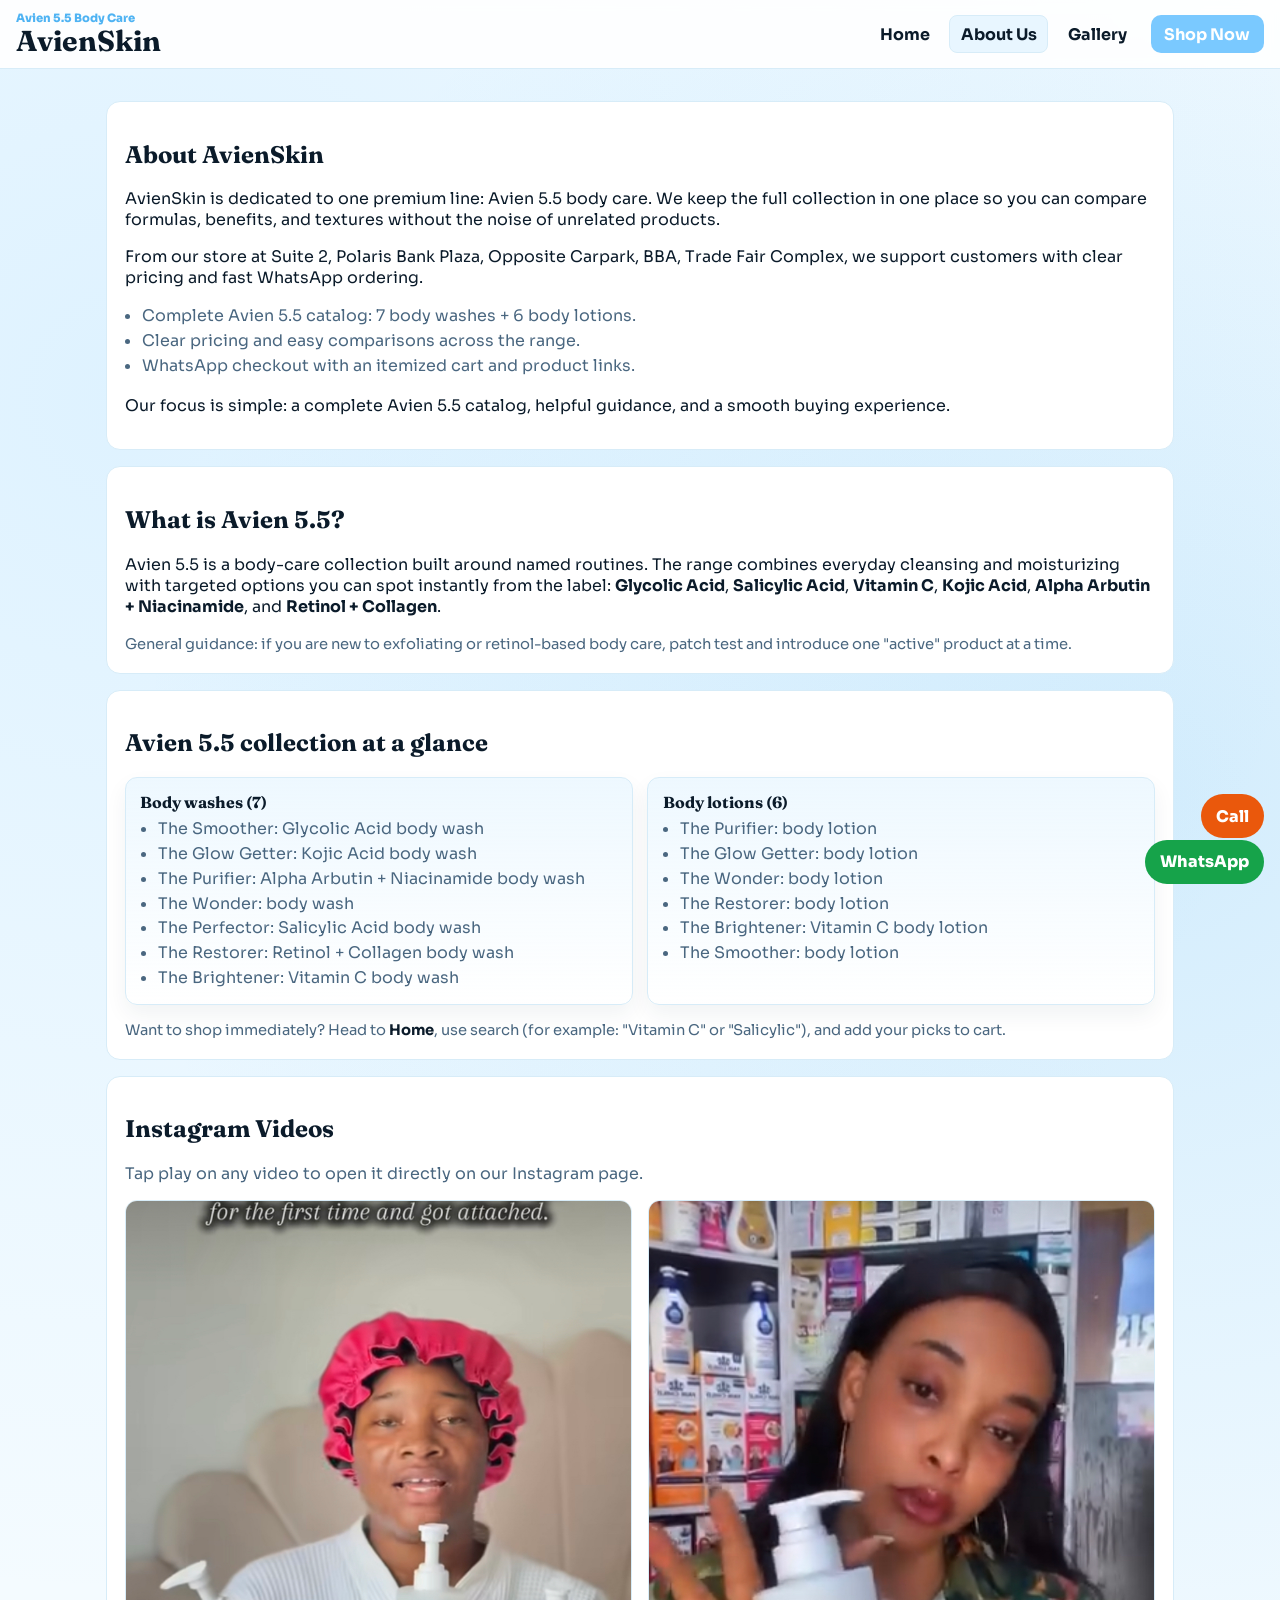
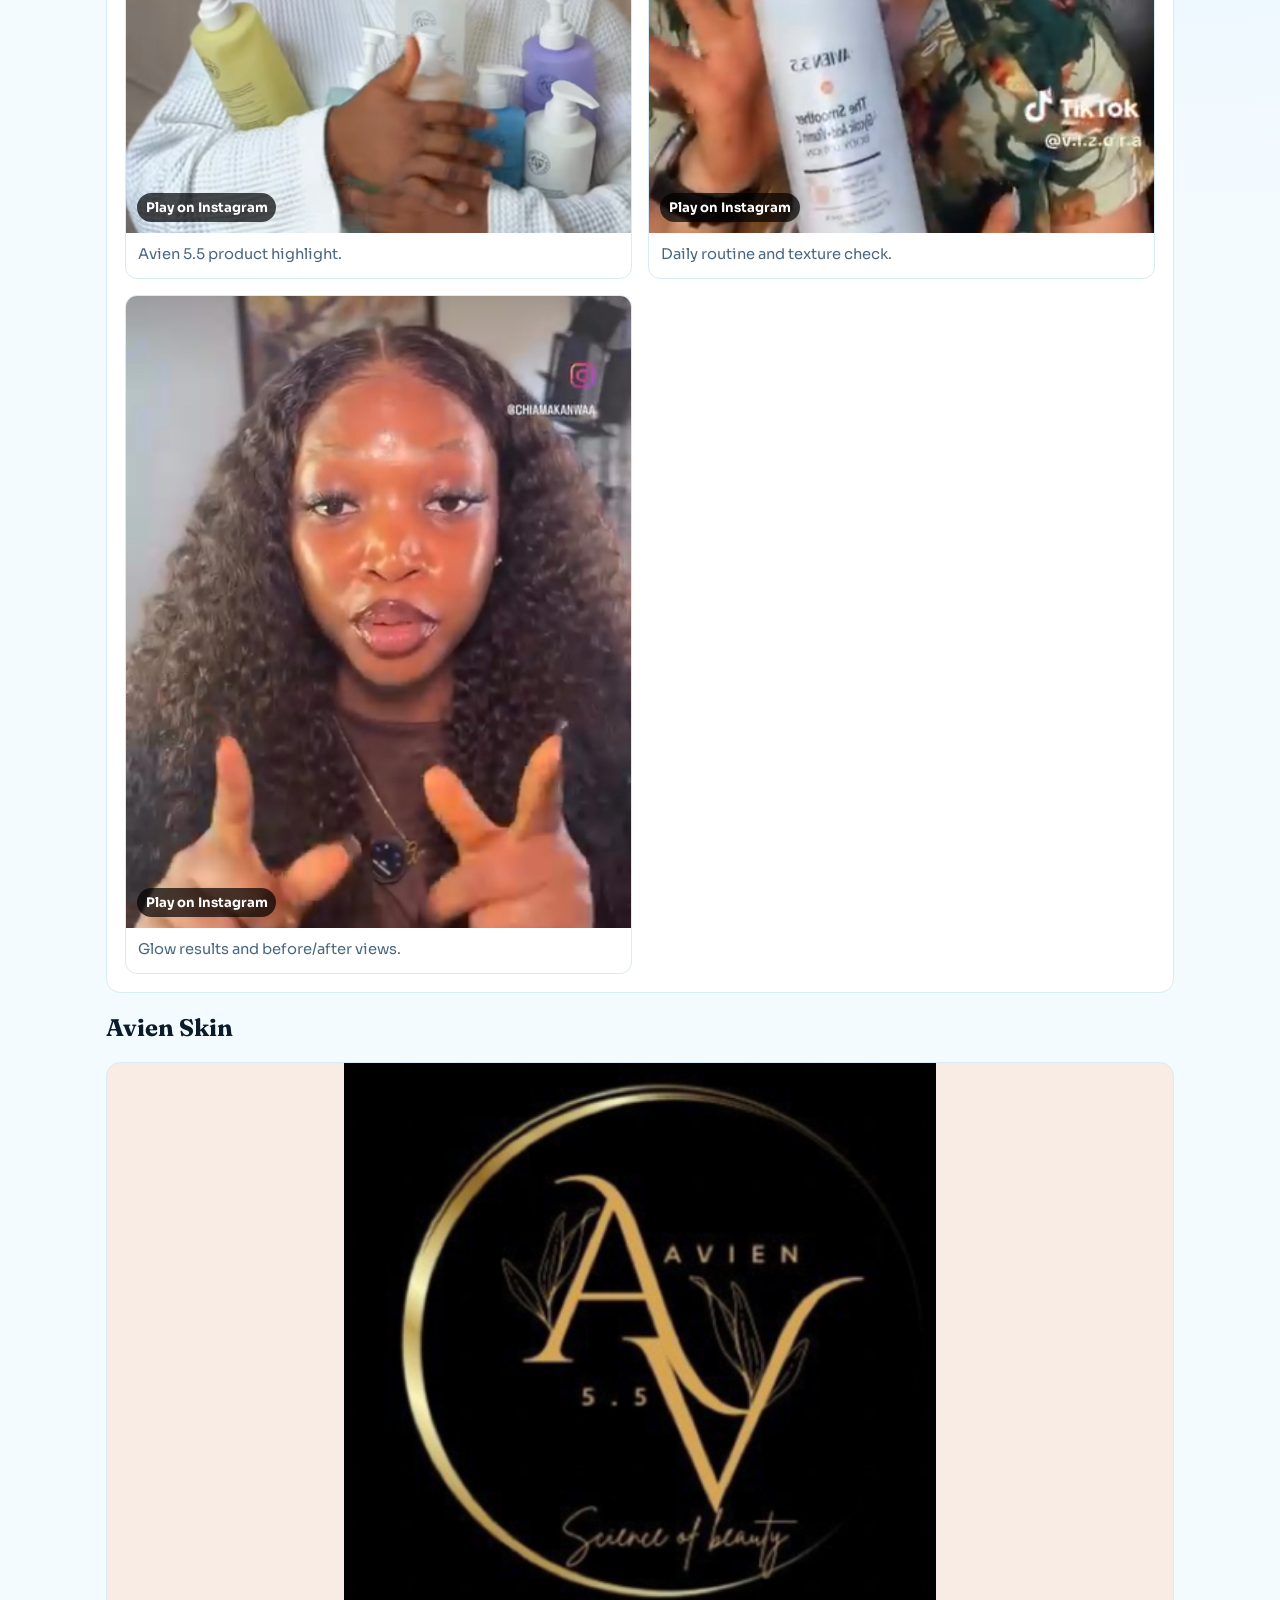
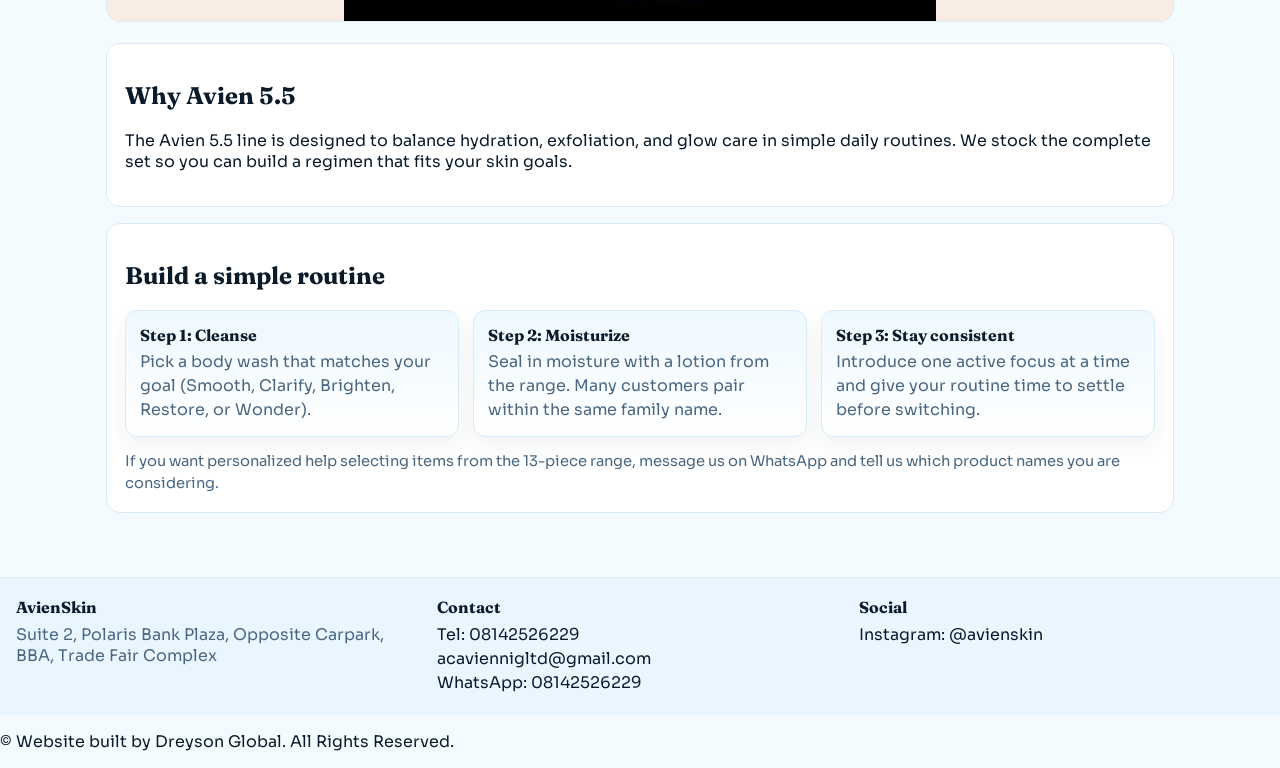
==== about.html @ 0c37e762 "Initial commit" ====
<!DOCTYPE html>
<html lang="en">
<head>
  <meta charset="UTF-8" />
  <meta name="viewport" content="width=device-width, initial-scale=1.0" />
  <title>About AvienSkin | Avien 5.5 Body Care</title>
  <meta name="description" content="Learn about AvienSkin, home of the complete Avien 5.5 body care collection." />
  <meta name="keywords" content="AvienSkin, Avien 5.5, body wash, body lotion, skincare" />
  <meta name="robots" content="index, follow, max-image-preview:large, max-snippet:-1, max-video-preview:-1" />
  <link rel="canonical" href="https://avienskin.com.ng/about.html" />
  <meta property="og:type" content="article" />
  <meta property="og:site_name" content="AvienSkin" />
  <meta property="og:title" content="About AvienSkin | Avien 5.5 Body Care" />
  <meta property="og:description" content="Meet AvienSkin, home of the complete Avien 5.5 body care collection." />
  <meta property="og:url" content="https://avienskin.com.ng/about.html" />
  <meta property="og:image" content="https://avienskin.com.ng/images/director.jpg" />
  <meta name="twitter:card" content="summary_large_image" />
  <meta name="twitter:title" content="About AvienSkin | Avien 5.5 Body Care" />
  <meta name="twitter:description" content="Learn about AvienSkin and the Avien 5.5 body care collection." />
  <meta name="twitter:image" content="https://avienskin.com.ng/images/director.jpg" />
  <link rel="preconnect" href="https://fonts.googleapis.com" />
  <link rel="preconnect" href="https://fonts.gstatic.com" crossorigin />
  <link href="https://fonts.googleapis.com/css2?family=Fraunces:wght@500;600;700&family=Sora:wght@400;500;600;700&display=swap" rel="stylesheet" />
  <link rel="stylesheet" href="style.css" />
  <script type="application/ld+json">
    {
      "@context": "https://schema.org",
      "@type": "AboutPage",
      "name": "About AvienSkin",
      "url": "https://avienskin.com.ng/about.html",
      "description": "About AvienSkin, home of the Avien 5.5 body care collection.",
      "isPartOf": {
        "@type": "WebSite",
        "name": "AvienSkin",
        "url": "https://avienskin.com.ng/"
      }
    }
  </script>
</head>
<body>
  <header class="topbar">
    <div class="brand-wrap">
      <p class="eyebrow">Avien 5.5 Body Care</p>
      <h1>AvienSkin</h1>
    </div>

    <nav class="main-nav" aria-label="Main">
      <a class="nav-link" href="index.html">Home</a>
      <a class="nav-link active" href="about.html">About Us</a>
      <a class="nav-link" href="gallery.html">Gallery</a>
    </nav>

    <a class="cart-toggle" href="index.html">Shop Now</a>
  </header>

  <main class="about-main">
    <section class="about-card">
      <h2>About AvienSkin</h2>
      <p>
        AvienSkin is dedicated to one premium line: Avien 5.5 body care. We keep the full collection in one place so you can
        compare formulas, benefits, and textures without the noise of unrelated products.
      </p>
      <p>
        From our store at Suite 2, Polaris Bank Plaza, Opposite Carpark, BBA, Trade Fair Complex, we support customers with
        clear pricing and fast WhatsApp ordering.
      </p>
      <ul class="checklist" aria-label="What you can expect from AvienSkin">
        <li>Complete Avien 5.5 catalog: 7 body washes + 6 body lotions.</li>
        <li>Clear pricing and easy comparisons across the range.</li>
        <li>WhatsApp checkout with an itemized cart and product links.</li>
      </ul>
      <p>
        Our focus is simple: a complete Avien 5.5 catalog, helpful guidance, and a smooth buying experience.
      </p>
    </section>

    <section class="about-card" aria-label="About Avien 5.5">
      <h2>What is Avien 5.5?</h2>
      <p>
        Avien 5.5 is a body-care collection built around named routines. The range combines everyday cleansing and moisturizing with
        targeted options you can spot instantly from the label: <strong>Glycolic Acid</strong>, <strong>Salicylic Acid</strong>,
        <strong>Vitamin C</strong>, <strong>Kojic Acid</strong>, <strong>Alpha Arbutin + Niacinamide</strong>, and <strong>Retinol + Collagen</strong>.
      </p>
      <p class="fine-print">
        General guidance: if you are new to exfoliating or retinol-based body care, patch test and introduce one "active" product at a time.
      </p>
    </section>

    <section class="about-card" aria-label="Avien 5.5 collection at a glance">
      <h2>Avien 5.5 collection at a glance</h2>
      <div class="collection-grid" role="list" aria-label="Avien 5.5 categories">
        <article class="mini-card" role="listitem">
          <h3>Body washes (7)</h3>
          <ul>
            <li>The Smoother: Glycolic Acid body wash</li>
            <li>The Glow Getter: Kojic Acid body wash</li>
            <li>The Purifier: Alpha Arbutin + Niacinamide body wash</li>
            <li>The Wonder: body wash</li>
            <li>The Perfector: Salicylic Acid body wash</li>
            <li>The Restorer: Retinol + Collagen body wash</li>
            <li>The Brightener: Vitamin C body wash</li>
          </ul>
        </article>
        <article class="mini-card" role="listitem">
          <h3>Body lotions (6)</h3>
          <ul>
            <li>The Purifier: body lotion</li>
            <li>The Glow Getter: body lotion</li>
            <li>The Wonder: body lotion</li>
            <li>The Restorer: body lotion</li>
            <li>The Brightener: Vitamin C body lotion</li>
            <li>The Smoother: body lotion</li>
          </ul>
        </article>
      </div>
      <p class="fine-print">
        Want to shop immediately? Head to <a href="index.html">Home</a>, use search (for example: "Vitamin C" or "Salicylic"), and add your picks to cart.
      </p>
    </section>

    <section class="about-card insta-section">
      <h2>Instagram Videos</h2>
      <p>Tap play on any video to open it directly on our Instagram page.</p>
      <div class="insta-grid">
        <article class="insta-card">
          <a class="insta-thumb" href="https://www.instagram.com/p/DVLokgJCGQa/" target="_blank" rel="noopener" aria-label="Open Instagram video DVLokgJCGQa">
            <img src="images/ig1.jpg" alt="Instagram video cover DVLokgJCGQa" loading="lazy" referrerpolicy="no-referrer" onerror="this.onerror=null; this.src='images/hero1.jpg';" />
            <span class="play-badge">Play on Instagram</span>
          </a>
          <p class="insta-desc">Avien 5.5 product highlight.</p>
        </article>

        <article class="insta-card">
          <a class="insta-thumb" href="https://www.instagram.com/p/DURMgRRjbzy/" target="_blank" rel="noopener" aria-label="Open Instagram video DURMgRRjbzy">
            <img src="images/ig2.jpg" alt="Instagram video cover DURMgRRjbzy" loading="lazy" referrerpolicy="no-referrer" onerror="this.onerror=null; this.src='images/hero2.jpg';" />
            <span class="play-badge">Play on Instagram</span>
          </a>
          <p class="insta-desc">Daily routine and texture check.</p>
        </article>

        <article class="insta-card">
          <a class="insta-thumb" href="https://www.instagram.com/p/DU5QlmKDeE7/" target="_blank" rel="noopener" aria-label="Open Instagram video DU5QlmKDeE7">
            <img src="images/ig3.jpg" alt="Instagram video cover DU5QlmKDeE7" loading="lazy" referrerpolicy="no-referrer" onerror="this.onerror=null; this.src='images/hero3.jpg';" />
            <span class="play-badge">Play on Instagram</span>
          </a>
          <p class="insta-desc">Glow results and before/after views.</p>
        </article>
      </div>
    </section>

    <section class="director-section">
      <h2>Avien Skin</h2>
      <img
        class="director-image"
        src="images/avien.jpg"
        alt="Avien Skin"
        onerror="this.style.display='none'; document.getElementById('director-fallback').style.display='block';"
      />
      <div id="director-fallback" class="director-fallback">
        Add your director photo as <strong>images/director.jpg</strong> to display it here.
      </div>
    </section>

    <section class="about-card">
      <h2>Why Avien 5.5</h2>
      <p>
        The Avien 5.5 line is designed to balance hydration, exfoliation, and glow care in simple daily routines.
        We stock the complete set so you can build a regimen that fits your skin goals.
      </p>
    </section>

    <section class="about-card" aria-label="How to build a routine">
      <h2>Build a simple routine</h2>
      <div class="about-grid" role="list" aria-label="Routine steps">
        <article class="mini-card" role="listitem">
          <h3>Step 1: Cleanse</h3>
          <p>Pick a body wash that matches your goal (Smooth, Clarify, Brighten, Restore, or Wonder).</p>
        </article>
        <article class="mini-card" role="listitem">
          <h3>Step 2: Moisturize</h3>
          <p>Seal in moisture with a lotion from the range. Many customers pair within the same family name.</p>
        </article>
        <article class="mini-card" role="listitem">
          <h3>Step 3: Stay consistent</h3>
          <p>Introduce one active focus at a time and give your routine time to settle before switching.</p>
        </article>
      </div>
      <p class="fine-print">
        If you want personalized help selecting items from the 13-piece range, message us on WhatsApp and tell us which product names you are considering.
      </p>
    </section>
  </main>

  <footer class="site-footer">
    <div class="footer-grid">
      <div>
        <h3>AvienSkin</h3>
        <p>Suite 2, Polaris Bank Plaza, Opposite Carpark, BBA, Trade Fair Complex</p>
      </div>
      <div>
        <h3>Contact</h3>
        <p><a href="tel:08142526229">Tel: 08142526229</a></p>
        <p><a href="mailto:acaviennigltd@gmail.com">acaviennigltd@gmail.com</a></p>
        <p><a href="https://wa.me/2348142526229" target="_blank" rel="noopener">WhatsApp: 08142526229</a></p>
      </div>
      <div>
        <h3>Social</h3>
        <p><a href="https://instagram.com/avienskin" target="_blank" rel="noopener">Instagram: @avienskin</a></p>
      </div>
    </div>
  </footer>
  <div  class="footer-bottom">
            <p>&copy; Website built by Dreyson Global. All Rights Reserved.</p>
            
        </div>

  <a class="floating-wa" href="https://wa.me/2348142526229" target="_blank" rel="noopener">WhatsApp</a>
  <a class="floating-call" href="tel:08142526229">Call</a>
</body>
</html>
---- style.css ----
:root {
  --bg: #f4fbff;
  --surface: #ffffff;
  --surface-soft: #e8f6ff;
  --text: #0b1b2a;
  --muted: #4a6780;
  --primary: #7ac9ff;
  --primary-strong: #4fb3f3;
  --line: #d7ecf8;
  --ok: #1e8f5b;
}

* {
  box-sizing: border-box;
}

body {
  margin: 0;
  font-family: "Sora", sans-serif;
  color: var(--text);
  background:
    radial-gradient(circle at 10% 10%, rgba(122, 201, 255, 0.18) 0, transparent 32%),
    radial-gradient(circle at 90% 20%, rgba(79, 179, 243, 0.2) 0, transparent 30%),
    var(--bg);
}

.topbar {
  display: grid;
  grid-template-columns: 1fr auto auto;
  grid-template-areas: "brand nav cart";
  gap: 0.8rem;
  align-items: center;
  padding: 0.7rem 1rem;
  border-bottom: 1px solid var(--line);
  background: rgba(255, 255, 255, 0.9);
  backdrop-filter: blur(6px);
  position: sticky;
  top: 0;
  z-index: 10;
}

.brand-wrap {
  grid-area: brand;
}

.brand-wrap h1 {
  margin: 0;
  font-family: "Fraunces", serif;
  font-size: clamp(1.2rem, 2.6vw, 1.8rem);
  line-height: 1.1;
}

.eyebrow {
  margin: 0;
  color: var(--primary-strong);
  font-size: 0.72rem;
  font-weight: 800;
}

.main-nav {
  grid-area: nav;
  display: inline-flex;
  gap: 0.5rem;
  align-items: center;
}

.nav-link {
  text-decoration: none;
  color: var(--text);
  font-weight: 700;
  padding: 0.45rem 0.65rem;
  border-radius: 8px;
  border: 1px solid transparent;
}

.nav-link.active,
.nav-link:hover {
  background: var(--surface-soft);
  border-color: var(--line);
}

main {
  padding: 1rem;
  max-width: 1300px;
  margin: 0 auto;
}

.hero {
  margin: 1rem 0;
  border-radius: 16px;
  border: 1px solid var(--line);
  overflow: hidden;
}

.hero-slider {
  position: relative;
  min-height: 240px;
}

.hero-media {
  height: 100%;
}

.hero-media img {
  width: 100%;
  min-height: 240px;
  max-height: 360px;
  object-fit: cover;
  display: block;
}

.hero-overlay {
  position: absolute;
  inset: auto 0 0 0;
  padding: 1rem;
  background: linear-gradient(to top, rgba(19, 11, 7, 0.72), rgba(19, 11, 7, 0.08));
  color: #fff;
}

.hero-overlay h2 {
  margin: 0;
  font-family: "Fraunces", serif;
}

.hero-overlay p {
  margin: 0.35rem 0 0;
  max-width: 65ch;
}

.hero-dots {
  display: flex;
  gap: 0.4rem;
  margin-top: 0.7rem;
}

.hero-dot {
  width: 0.55rem;
  height: 0.55rem;
  border-radius: 999px;
  border: 0;
  background: rgba(255, 255, 255, 0.5);
}

.hero-dot.active {
  background: #fff;
}

.controls {
  display: grid;
  grid-template-columns: 1.7fr 1fr 1fr;
  gap: 0.7rem;
  margin: 1rem 0;
}

input,
select,
button {
  font: inherit;
}

input,
select {
  width: 100%;
  border: 1px solid var(--line);
  background: var(--surface);
  border-radius: 10px;
  padding: 0.7rem 0.8rem;
}

.btn,
.cart-toggle {
  border: 0;
  border-radius: 10px;
  padding: 0.55rem 0.85rem;
  text-decoration: none;
  cursor: pointer;
  font-weight: 700;
  display: inline-flex;
  align-items: center;
  justify-content: center;
  transition: transform 0.15s ease, background 0.15s ease;
}

.btn:hover,
.cart-toggle:hover {
  transform: translateY(-1px);
}

.btn-call,
.cart-toggle,
.btn-checkout {
  background: var(--primary);
  color: #fff;
}

.cart-toggle {
  grid-area: cart;
  justify-self: end;
  white-space: nowrap;
}

.btn-mail,
.btn-clear {
  background: var(--surface-soft);
  color: var(--text);
  border: 1px solid var(--line);
}

.result-count {
  margin: 0.4rem 0 0.8rem;
  color: var(--muted);
  font-size: 0.95rem;
}

.product-grid {
  display: grid;
  grid-template-columns: repeat(auto-fill, minmax(210px, 1fr));
  gap: 0.85rem;
}

.card {
  background: var(--surface);
  border: 1px solid var(--line);
  border-radius: 14px;
  overflow: hidden;
  display: flex;
  flex-direction: column;
}

.card img {
  width: 100%;
  aspect-ratio: 1/1;
  object-fit: contain;
  background: #f6f6f6;
}

.card-body {
  padding: 0.65rem;
  display: flex;
  flex-direction: column;
  gap: 0.4rem;
  flex: 1;
}

.brand {
  margin: 0;
  color: var(--primary-strong);
  font-size: 0.78rem;
  font-weight: 800;
  text-transform: uppercase;
  letter-spacing: 0.04em;
}

.title {
  margin: 0;
  font-size: 0.95rem;
  line-height: 1.3;
}

.meta {
  margin: 0;
  color: var(--muted);
  font-size: 0.8rem;
}

.price-row {
  margin-top: auto;
  display: flex;
  align-items: center;
  justify-content: space-between;
  gap: 0.5rem;
}

.price {
  font-weight: 800;
}

.add-btn {
  background: var(--surface-soft);
  border: 1px solid var(--line);
  border-radius: 9px;
  padding: 0.35rem 0.6rem;
  font-size: 0.84rem;
  cursor: pointer;
}

.pagination {
  margin-top: 1rem;
  display: flex;
  align-items: center;
  justify-content: center;
  gap: 0.8rem;
}

.page-label {
  font-weight: 700;
  color: var(--muted);
}

.cart-panel {
  position: fixed;
  top: 0;
  right: -420px;
  width: min(95vw, 400px);
  height: 100vh;
  background: var(--surface);
  border-left: 1px solid var(--line);
  box-shadow: -8px 0 22px rgba(0, 0, 0, 0.08);
  display: flex;
  flex-direction: column;
  transition: right 0.2s ease;
  z-index: 20;
}

.cart-panel.open {
  right: 0;
}

.cart-head,
.cart-foot {
  padding: 0.8rem;
  border-bottom: 1px solid var(--line);
}

.cart-foot {
  border-top: 1px solid var(--line);
  border-bottom: 0;
  margin-top: auto;
  display: grid;
  gap: 0.5rem;
}

.cart-head {
  display: flex;
  justify-content: space-between;
  align-items: center;
}

.icon-btn {
  border: 1px solid var(--line);
  background: var(--surface-soft);
  border-radius: 8px;
  width: 2rem;
  height: 2rem;
  cursor: pointer;
}

.cart-items {
  overflow: auto;
  padding: 0.8rem;
  display: grid;
  gap: 0.6rem;
}

.cart-item {
  display: grid;
  grid-template-columns: 62px 1fr auto;
  gap: 0.5rem;
  border: 1px solid var(--line);
  border-radius: 10px;
  padding: 0.4rem;
}

.cart-item img {
  width: 62px;
  height: 62px;
  object-fit: cover;
  border-radius: 8px;
}

.qty-wrap {
  display: inline-flex;
  align-items: center;
  gap: 0.3rem;
}

.qty-btn {
  border: 1px solid var(--line);
  background: var(--surface-soft);
  width: 1.4rem;
  height: 1.4rem;
  border-radius: 6px;
  cursor: pointer;
}

.site-footer {
  margin-top: 2rem;
  border-top: 1px solid var(--line);
  background: #eaf6ff;
  padding: 1.2rem 1rem;
}

h2,
h3 {
  font-family: "Fraunces", serif;
}

.gallery-main {
  max-width: 1300px;
  margin: 0 auto;
  padding: 1rem;
}

.gallery-hero {
  display: grid;
  grid-template-columns: minmax(0, 1.6fr) minmax(0, 1fr);
  gap: 1rem;
  align-items: center;
  margin: 1rem 0 1.5rem;
}

.gallery-hero h2 {
  margin: 0.2rem 0 0.4rem;
  font-size: clamp(1.6rem, 3vw, 2.4rem);
}

.gallery-hero-card {
  border: 1px solid var(--line);
  border-radius: 16px;
  background: var(--surface);
  padding: 1rem;
  box-shadow: 0 12px 28px rgba(9, 45, 75, 0.08);
}

.gallery-hero-title {
  margin: 0 0 0.35rem;
  font-weight: 700;
}

.gallery-hero-copy {
  margin: 0;
  color: var(--muted);
}

.gallery-grid {
  display: grid;
  grid-template-columns: repeat(auto-fill, minmax(180px, 1fr));
  gap: 0.9rem;
}

.gallery-card {
  margin: 0;
  background: var(--surface);
  border: 1px solid var(--line);
  border-radius: 14px;
  overflow: hidden;
  display: grid;
}

.gallery-card img {
  width: 100%;
  aspect-ratio: 4 / 5;
  object-fit: cover;
  background: #f4f7fb;
  display: block;
  cursor: zoom-in;
}

.gallery-card img.is-missing {
  opacity: 0.35;
  filter: grayscale(1);
}

.gallery-card figcaption {
  padding: 0.55rem 0.7rem 0.7rem;
  font-size: 0.85rem;
  color: var(--muted);
}

.lightbox {
  position: fixed;
  inset: 0;
  background: rgba(8, 19, 30, 0.72);
  display: flex;
  align-items: center;
  justify-content: center;
  padding: 1.5rem;
  opacity: 0;
  pointer-events: none;
  transition: opacity 0.2s ease;
  z-index: 50;
}

.lightbox.open {
  opacity: 1;
  pointer-events: auto;
}

.lightbox-inner {
  max-width: min(90vw, 900px);
  width: 100%;
  background: var(--surface);
  border-radius: 18px;
  padding: 1rem;
  box-shadow: 0 20px 45px rgba(0, 0, 0, 0.25);
  display: grid;
  gap: 0.75rem;
}

.lightbox-close {
  justify-self: end;
  border: 1px solid var(--line);
  background: var(--surface-soft);
  border-radius: 999px;
  padding: 0.35rem 0.85rem;
  font-weight: 700;
  cursor: pointer;
}

.lightbox-inner img {
  width: 100%;
  max-height: 72vh;
  object-fit: contain;
  border-radius: 12px;
  background: #f4f7fb;
}

.lightbox-caption {
  margin: 0;
  color: var(--muted);
  font-size: 0.9rem;
}

.footer-grid {
  max-width: 1300px;
  margin: 0 auto;
  display: grid;
  grid-template-columns: repeat(3, minmax(0, 1fr));
  gap: 1rem;
}

.site-footer h3 {
  margin: 0 0 0.4rem;
  font-size: 1rem;
}

.site-footer p {
  margin: 0.2rem 0;
  color: var(--muted);
}

.site-footer a {
  color: var(--text);
  text-decoration: none;
}

.site-footer a:hover {
  text-decoration: underline;
}

.about-main {
  max-width: 1100px;
}

.about-card {
  background: var(--surface);
  border: 1px solid var(--line);
  border-radius: 14px;
  padding: 1.1rem;
  margin: 1rem 0;
}

.about-card h3 {
  margin: 0 0 0.35rem;
  font-size: 1rem;
}

.about-grid {
  display: grid;
  grid-template-columns: repeat(3, minmax(0, 1fr));
  gap: 0.85rem;
  margin-top: 0.9rem;
}

.mini-card {
  border: 1px solid var(--line);
  border-radius: 12px;
  padding: 0.85rem 0.9rem;
  background: linear-gradient(180deg, rgba(232, 246, 255, 0.75), rgba(255, 255, 255, 1));
  box-shadow: 0 10px 22px rgba(9, 45, 75, 0.06);
}

.mini-card p {
  margin: 0;
  color: var(--muted);
  line-height: 1.5;
}

.mini-card ul {
  margin: 0.3rem 0 0;
  padding-left: 1.1rem;
  color: var(--muted);
  line-height: 1.55;
}

.fine-print {
  margin: 0.85rem 0 0;
  color: var(--muted);
  font-size: 0.92rem;
  line-height: 1.5;
}

.fine-print a {
  color: var(--text);
  font-weight: 700;
  text-decoration: none;
}

.fine-print a:hover {
  text-decoration: underline;
}

.collection-grid {
  display: grid;
  grid-template-columns: repeat(2, minmax(0, 1fr));
  gap: 0.9rem;
  margin-top: 0.9rem;
}

.checklist {
  margin: 0.75rem 0 0.1rem;
  padding-left: 1.1rem;
  color: var(--muted);
  line-height: 1.55;
}

.director-section {
  margin-top: 1rem;
}

.director-image {
  width: 100%;
  max-height: 560px;
  object-fit: contain;
  border-radius: 14px;
  border: 1px solid var(--line);
  background: #f8ece4;
}

.director-fallback {
  display: none;
  padding: 2.5rem 1rem;
  text-align: center;
  border: 1px dashed var(--line);
  border-radius: 14px;
  color: var(--muted);
  background: var(--surface-soft);
}

.insta-section > p {
  margin-top: 0;
  color: var(--muted);
}

.insta-grid {
  display: grid;
  grid-template-columns: repeat(2, minmax(0, 1fr));
  gap: 1rem;
  margin-top: 0.8rem;
}

.insta-card {
  border: 1px solid var(--line);
  border-radius: 12px;
  overflow: hidden;
  background: #fff;
}

.insta-thumb {
  position: relative;
  display: block;
  text-decoration: none;
}

.insta-thumb img {
  width: 100%;
  aspect-ratio: 4 / 5;
  object-fit: cover;
  display: block;
  background: #f8ece4;
}

.play-badge {
  position: absolute;
  left: 0.7rem;
  bottom: 0.7rem;
  background: rgba(0, 0, 0, 0.7);
  color: #fff;
  font-size: 0.82rem;
  font-weight: 700;
  padding: 0.35rem 0.55rem;
  border-radius: 999px;
}

.insta-desc {
  margin: 0;
  padding: 0.7rem 0.75rem 0.85rem;
  color: var(--muted);
  font-size: 0.92rem;
  line-height: 1.4;
}

.floating-wa,
.floating-call {
  position: fixed;
  right: 1rem;
  border-radius: 999px;
  color: #fff;
  text-decoration: none;
  font-weight: 800;
  padding: 0.72rem 0.95rem;
  z-index: 30;
}

.floating-wa {
  bottom: 1rem;
  background: #16a34a;
}

.floating-call {
  bottom: 3.9rem;
  background: #ea580c;
}

.cart-toast {
  position: fixed;
  left: 1rem;
  bottom: 1rem;
  max-width: min(90vw, 360px);
  background: var(--ok);
  color: #fff;
  border-radius: 10px;
  padding: 0.7rem 0.9rem;
  font-weight: 700;
  box-shadow: 0 8px 20px rgba(0, 0, 0, 0.18);
  opacity: 0;
  transform: translateY(14px);
  pointer-events: none;
  transition: opacity 0.2s ease, transform 0.2s ease;
  z-index: 40;
}

.cart-toast.show {
  opacity: 1;
  transform: translateY(0);
}

@media (max-width: 980px) {
  .footer-grid {
    grid-template-columns: 1fr;
  }
}

@media (max-width: 850px) {
  .topbar {
    grid-template-columns: 1fr auto;
    grid-template-areas:
      "brand cart"
      "nav nav";
  }

  .main-nav {
    justify-content: flex-start;
  }

  .controls {
    grid-template-columns: 1fr;
  }

  .product-grid {
    grid-template-columns: repeat(2, minmax(0, 1fr));
  }

  .hero-media img {
    min-height: 200px;
  }

  .floating-call {
    bottom: 4.1rem;
  }

  .insta-grid {
    grid-template-columns: 1fr;
  }

  .about-grid {
    grid-template-columns: 1fr;
  }

  .collection-grid {
    grid-template-columns: 1fr;
  }

  .gallery-hero {
    grid-template-columns: 1fr;
  }
}
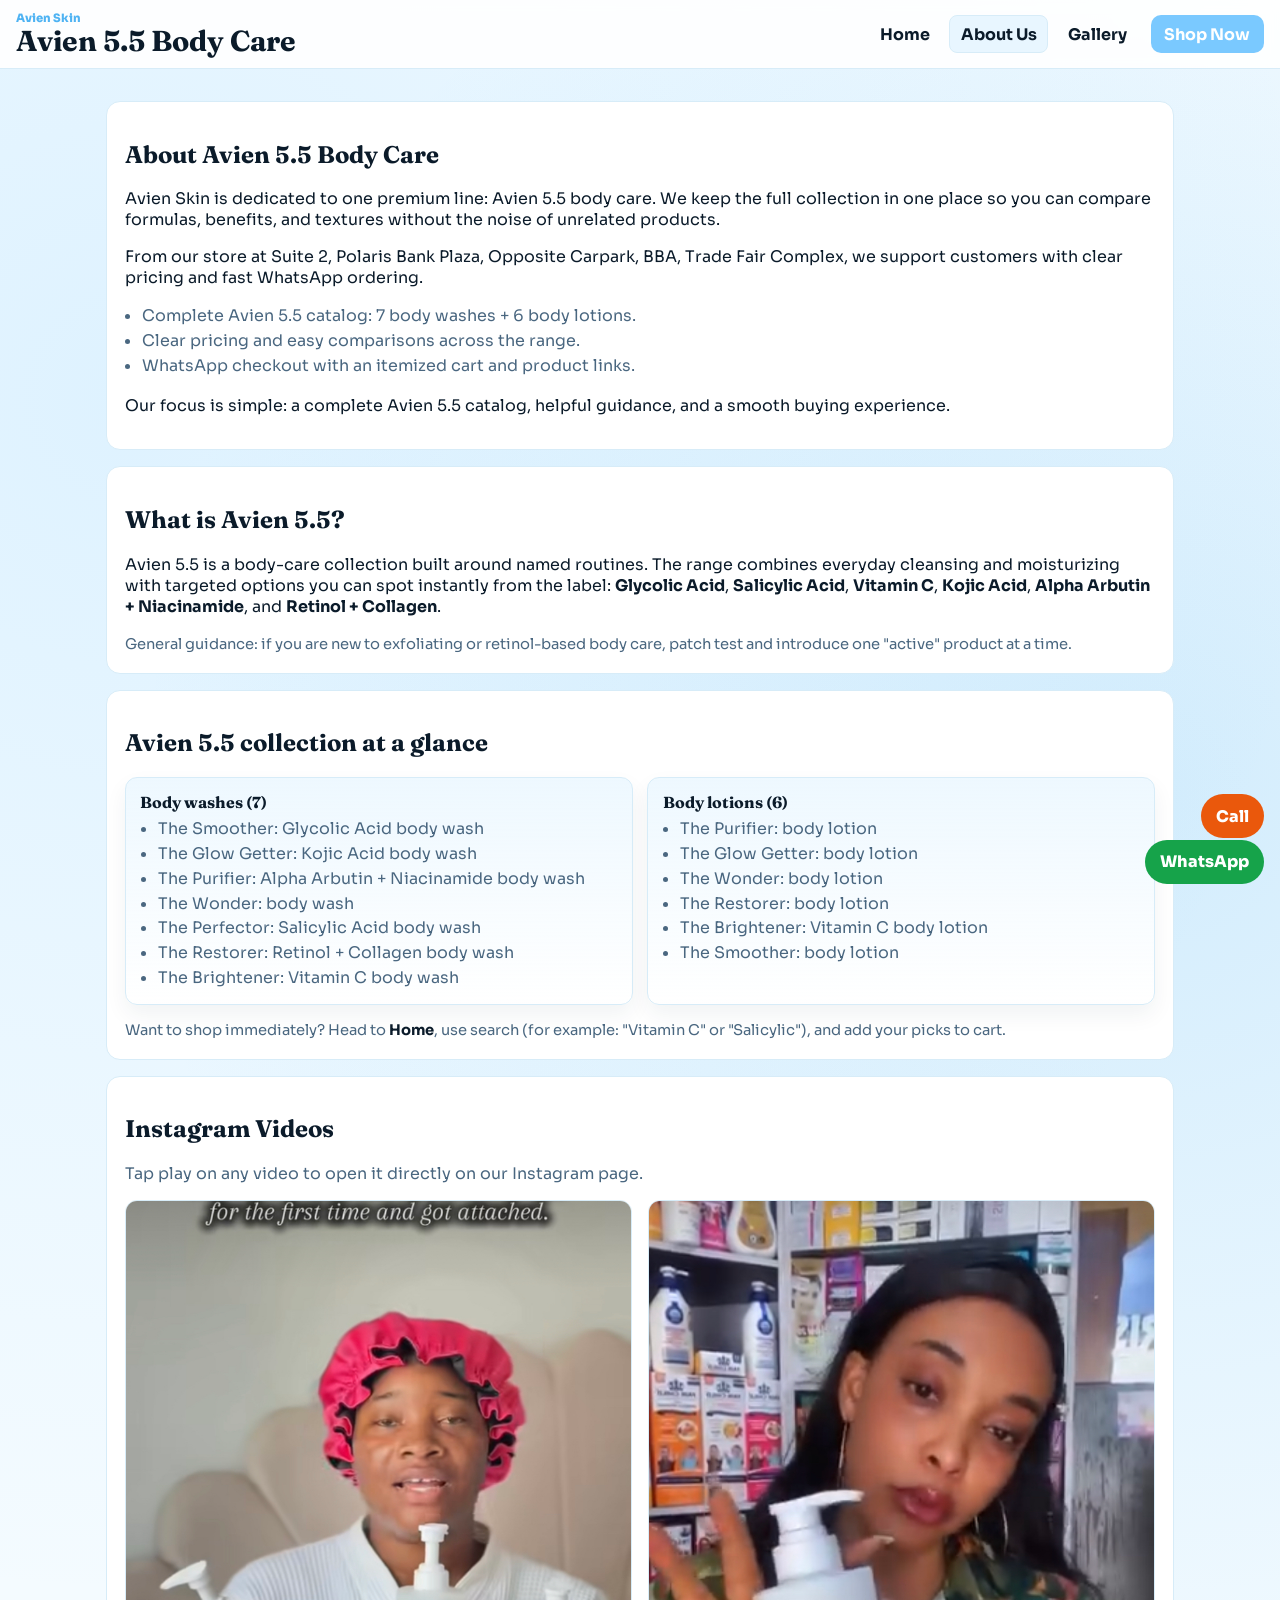
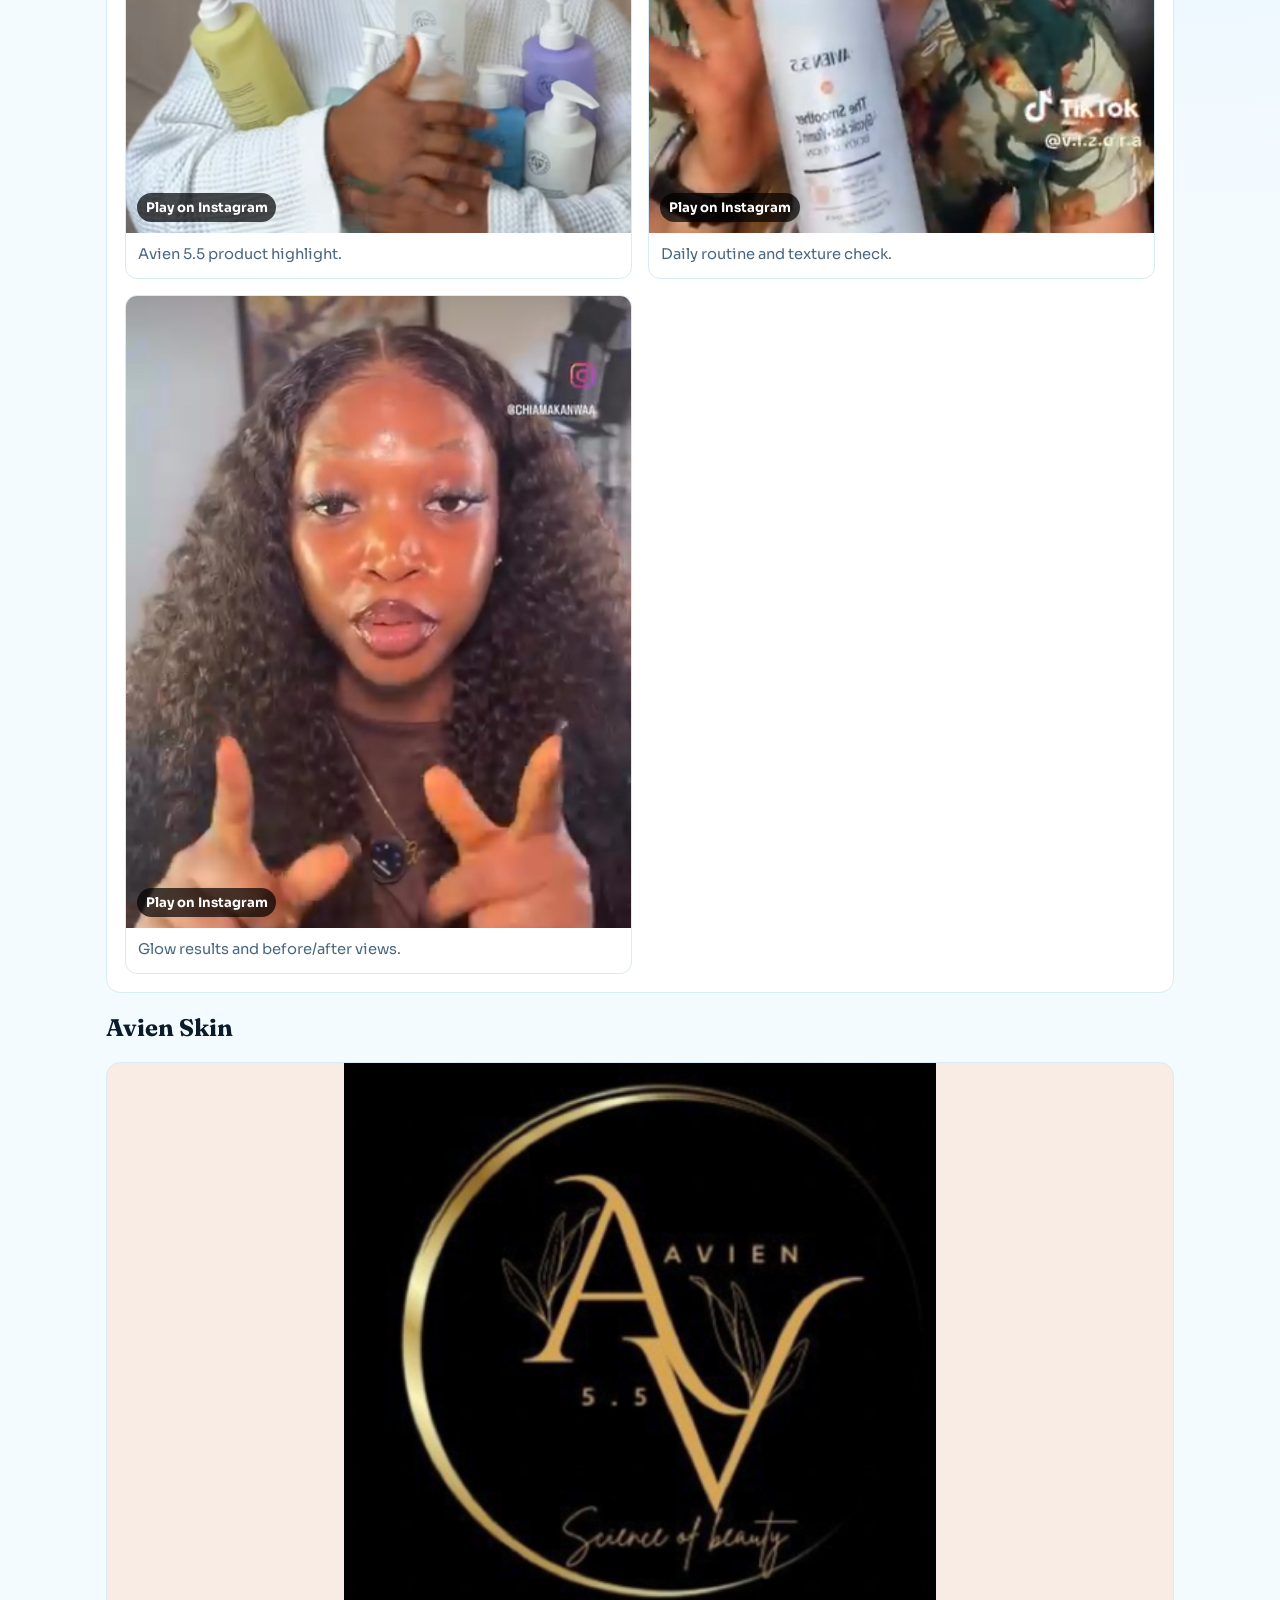
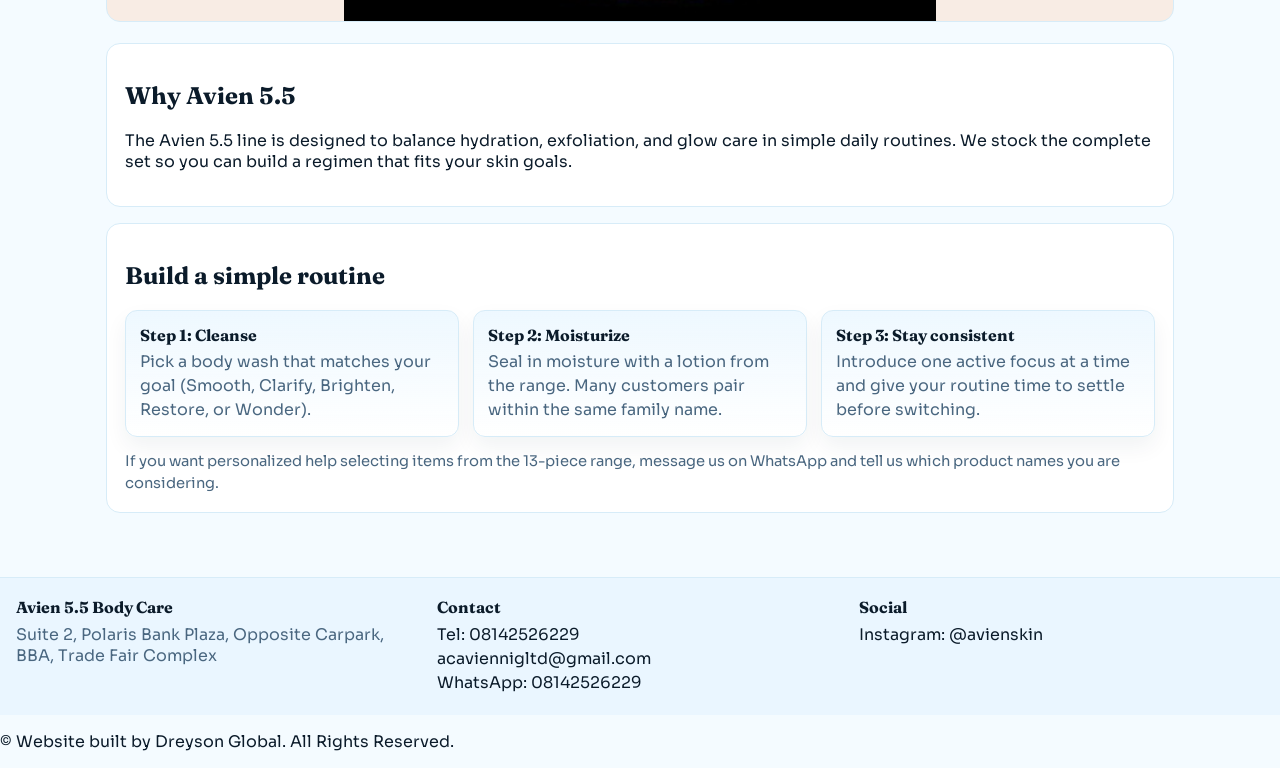
==== commit faed8330: "Initial commit" ====
--- a/about.html
+++ b/about.html
@@ -3,20 +3,20 @@
 <head>
   <meta charset="UTF-8" />
   <meta name="viewport" content="width=device-width, initial-scale=1.0" />
-  <title>About AvienSkin | Avien 5.5 Body Care</title>
-  <meta name="description" content="Learn about AvienSkin, home of the complete Avien 5.5 body care collection." />
-  <meta name="keywords" content="AvienSkin, Avien 5.5, body wash, body lotion, skincare" />
+  <title>About Avien Skin | Avien 5.5 Body Care</title>
+  <meta name="description" content="Learn about Avien Skin, home of the complete Avien 5.5 body care collection." />
+  <meta name="keywords" content="Avien Skin, Avien 5.5, body wash, body lotion, skincare" />
   <meta name="robots" content="index, follow, max-image-preview:large, max-snippet:-1, max-video-preview:-1" />
   <link rel="canonical" href="https://avienskin.com.ng/about.html" />
   <meta property="og:type" content="article" />
-  <meta property="og:site_name" content="AvienSkin" />
-  <meta property="og:title" content="About AvienSkin | Avien 5.5 Body Care" />
-  <meta property="og:description" content="Meet AvienSkin, home of the complete Avien 5.5 body care collection." />
+  <meta property="og:site_name" content="Avien Skin" />
+  <meta property="og:title" content="About Avien Skin | Avien 5.5 Body Care" />
+  <meta property="og:description" content="Meet Avien Skin, home of the complete Avien 5.5 body care collection." />
   <meta property="og:url" content="https://avienskin.com.ng/about.html" />
   <meta property="og:image" content="https://avienskin.com.ng/images/director.jpg" />
   <meta name="twitter:card" content="summary_large_image" />
-  <meta name="twitter:title" content="About AvienSkin | Avien 5.5 Body Care" />
-  <meta name="twitter:description" content="Learn about AvienSkin and the Avien 5.5 body care collection." />
+  <meta name="twitter:title" content="About Avien Skin | Avien 5.5 Body Care" />
+  <meta name="twitter:description" content="Learn about Avien Skin and the Avien 5.5 body care collection." />
   <meta name="twitter:image" content="https://avienskin.com.ng/images/director.jpg" />
   <link rel="preconnect" href="https://fonts.googleapis.com" />
   <link rel="preconnect" href="https://fonts.gstatic.com" crossorigin />
@@ -26,12 +26,12 @@
     {
       "@context": "https://schema.org",
       "@type": "AboutPage",
-      "name": "About AvienSkin",
+      "name": "About Avien Skin",
       "url": "https://avienskin.com.ng/about.html",
-      "description": "About AvienSkin, home of the Avien 5.5 body care collection.",
+      "description": "About Avien Skin, home of the Avien 5.5 body care collection.",
       "isPartOf": {
         "@type": "WebSite",
-        "name": "AvienSkin",
+        "name": "Avien Skin",
         "url": "https://avienskin.com.ng/"
       }
     }
@@ -40,8 +40,8 @@
 <body>
   <header class="topbar">
     <div class="brand-wrap">
-      <p class="eyebrow">Avien 5.5 Body Care</p>
-      <h1>AvienSkin</h1>
+      <p class="eyebrow">Avien Skin</p>
+      <h1>Avien 5.5 Body Care</h1>
     </div>
 
     <nav class="main-nav" aria-label="Main">
@@ -55,16 +55,16 @@
 
   <main class="about-main">
     <section class="about-card">
-      <h2>About AvienSkin</h2>
-      <p>
-        AvienSkin is dedicated to one premium line: Avien 5.5 body care. We keep the full collection in one place so you can
+      <h2>About Avien 5.5 Body Care</h2>
+      <p>
+        Avien Skin is dedicated to one premium line: Avien 5.5 body care. We keep the full collection in one place so you can
         compare formulas, benefits, and textures without the noise of unrelated products.
       </p>
       <p>
         From our store at Suite 2, Polaris Bank Plaza, Opposite Carpark, BBA, Trade Fair Complex, we support customers with
         clear pricing and fast WhatsApp ordering.
       </p>
-      <ul class="checklist" aria-label="What you can expect from AvienSkin">
+      <ul class="checklist" aria-label="What you can expect from Avien Skin">
         <li>Complete Avien 5.5 catalog: 7 body washes + 6 body lotions.</li>
         <li>Clear pricing and easy comparisons across the range.</li>
         <li>WhatsApp checkout with an itemized cart and product links.</li>
@@ -194,7 +194,7 @@
   <footer class="site-footer">
     <div class="footer-grid">
       <div>
-        <h3>AvienSkin</h3>
+        <h3>Avien 5.5 Body Care</h3>
         <p>Suite 2, Polaris Bank Plaza, Opposite Carpark, BBA, Trade Fair Complex</p>
       </div>
       <div>
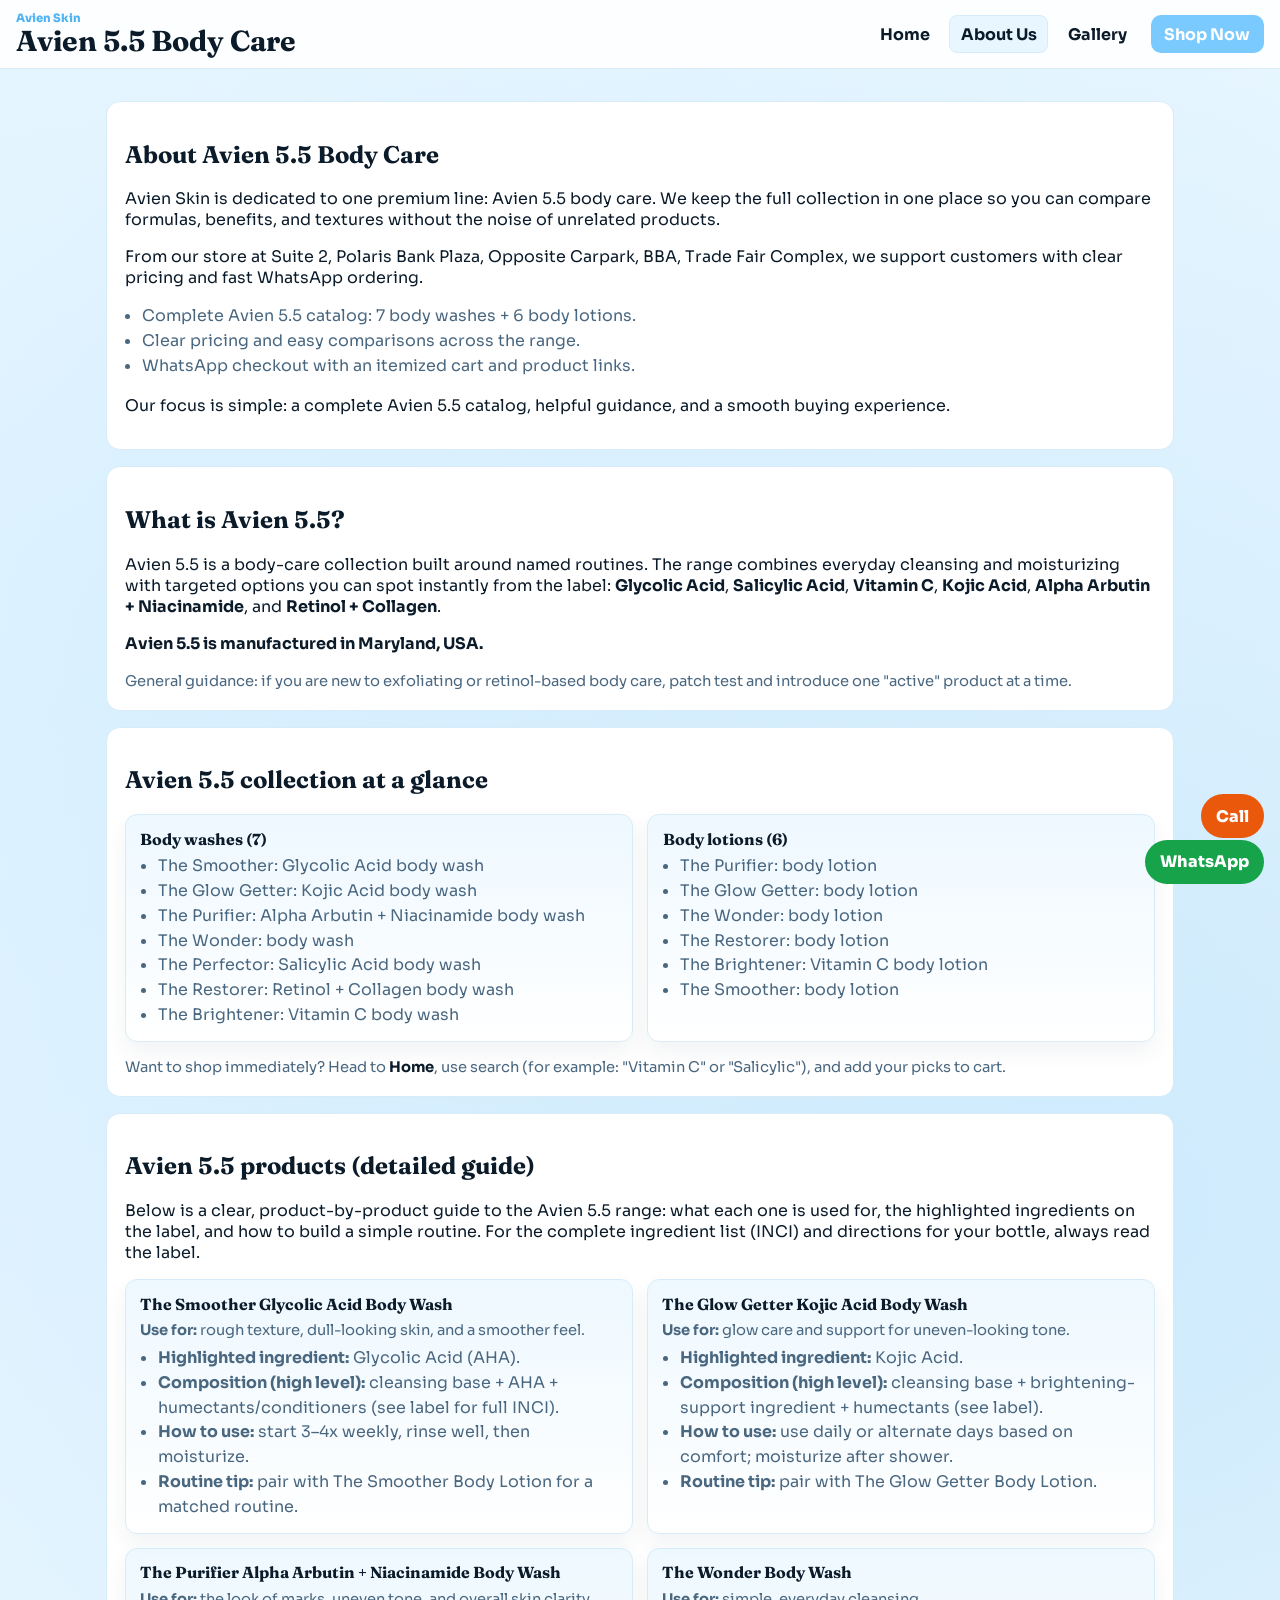
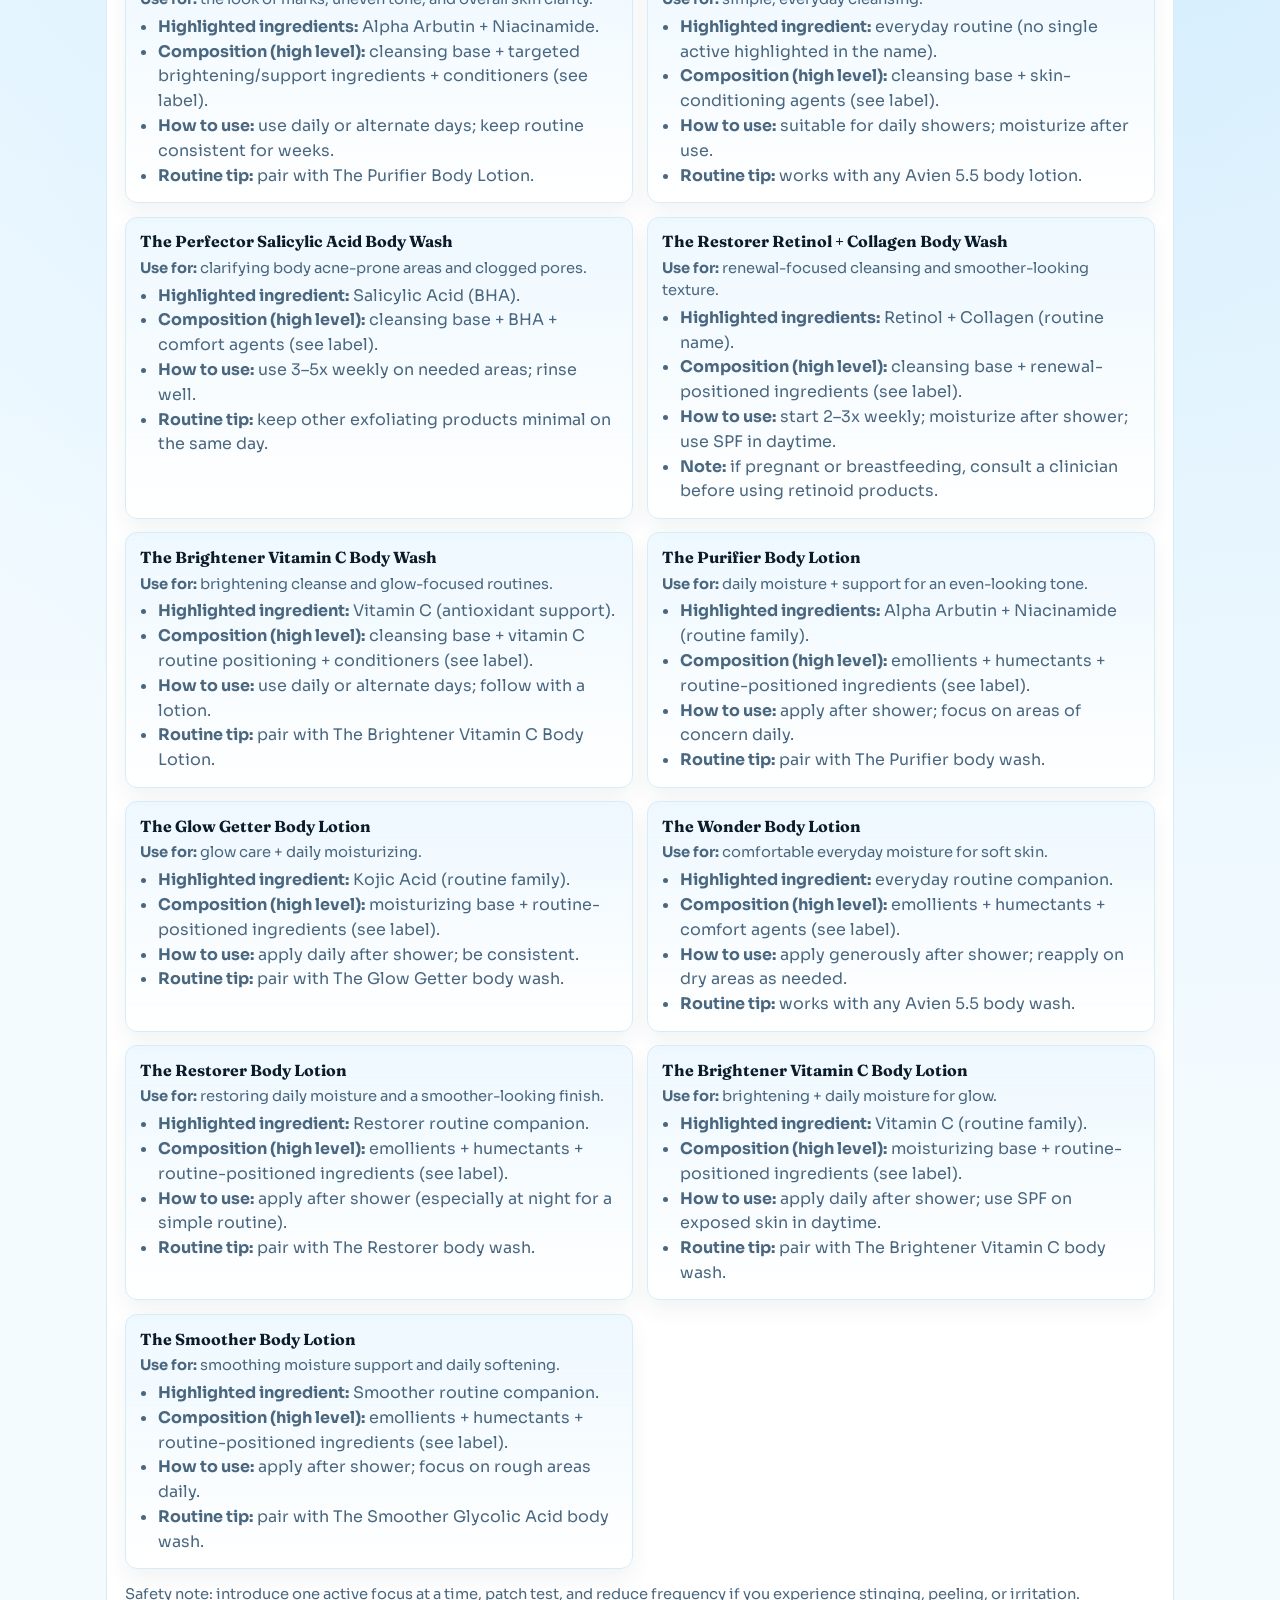
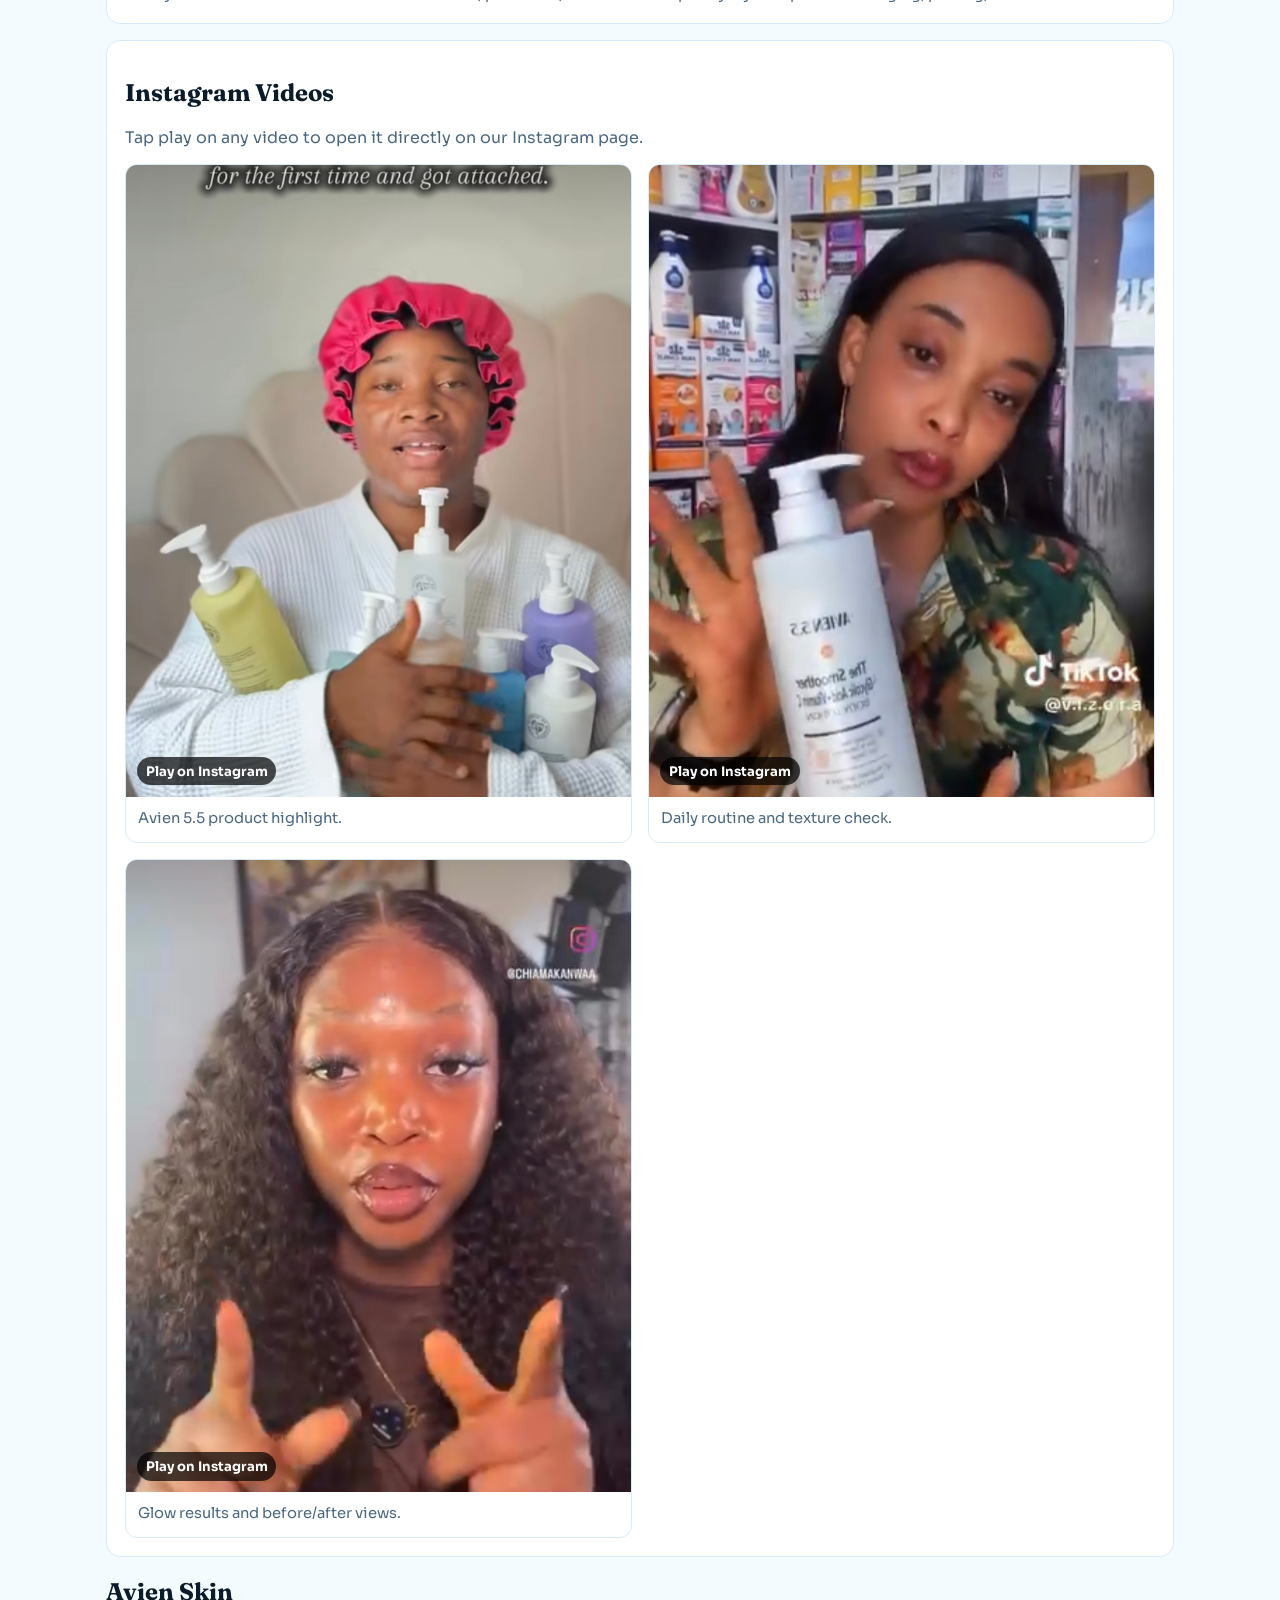
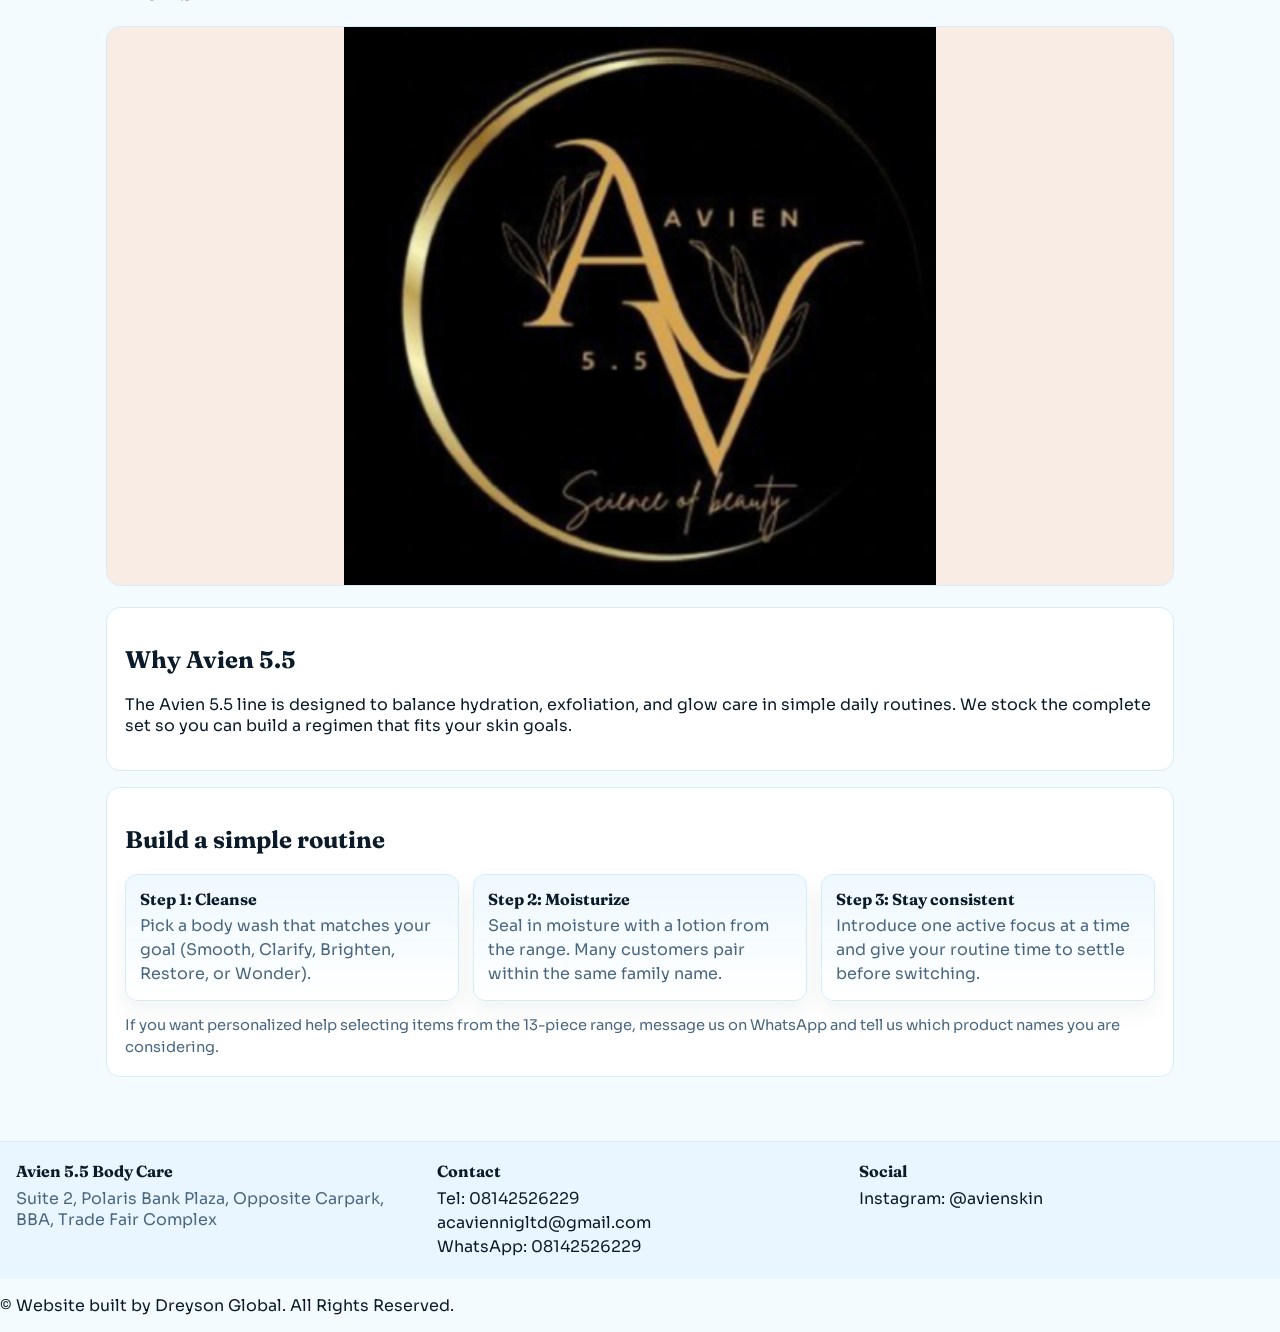
==== commit af53fc80: "Initial commit1" ====
--- a/about.html
+++ b/about.html
@@ -4,8 +4,8 @@
   <meta charset="UTF-8" />
   <meta name="viewport" content="width=device-width, initial-scale=1.0" />
   <title>About Avien Skin | Avien 5.5 Body Care</title>
-  <meta name="description" content="Learn about Avien Skin, home of the complete Avien 5.5 body care collection." />
-  <meta name="keywords" content="Avien Skin, Avien 5.5, body wash, body lotion, skincare" />
+  <meta name="description" content="Learn about Avien Skin and explore the full Avien 5.5 body-care range. See uses, routine tips, and product-by-product details. Avien 5.5 is manufactured in Maryland, USA." />
+  <meta name="keywords" content="Avien Skin, Avien 5.5, Avien 5.5 Nigeria, Avien 5.5 body wash, Avien 5.5 body lotion, skincare, distributor" />
   <meta name="robots" content="index, follow, max-image-preview:large, max-snippet:-1, max-video-preview:-1" />
   <link rel="canonical" href="https://avienskin.com.ng/about.html" />
   <meta property="og:type" content="article" />
@@ -36,6 +36,38 @@
       }
     }
   </script>
+  <script type="application/ld+json">
+    {
+      "@context": "https://schema.org",
+      "@type": "FAQPage",
+      "mainEntity": [
+        {
+          "@type": "Question",
+          "name": "Where is Avien 5.5 manufactured?",
+          "acceptedAnswer": {
+            "@type": "Answer",
+            "text": "Avien 5.5 is manufactured in Maryland, USA."
+          }
+        },
+        {
+          "@type": "Question",
+          "name": "How do I choose an Avien 5.5 product?",
+          "acceptedAnswer": {
+            "@type": "Answer",
+            "text": "Choose one main goal at a time (smooth, clarify, brighten, restore, or everyday). Start slowly with active-focused products and pair a body wash with a body lotion for a simple routine."
+          }
+        },
+        {
+          "@type": "Question",
+          "name": "How do I order from Avien Skin?",
+          "acceptedAnswer": {
+            "@type": "Answer",
+            "text": "Add products to your cart on the Home page, then proceed to WhatsApp checkout to send an itemized order with product links and totals."
+          }
+        }
+      ]
+    }
+  </script>
 </head>
 <body>
   <header class="topbar">
@@ -81,6 +113,9 @@
         targeted options you can spot instantly from the label: <strong>Glycolic Acid</strong>, <strong>Salicylic Acid</strong>,
         <strong>Vitamin C</strong>, <strong>Kojic Acid</strong>, <strong>Alpha Arbutin + Niacinamide</strong>, and <strong>Retinol + Collagen</strong>.
       </p>
+      <p>
+        <strong>Avien 5.5 is manufactured in Maryland, USA.</strong>
+      </p>
       <p class="fine-print">
         General guidance: if you are new to exfoliating or retinol-based body care, patch test and introduce one "active" product at a time.
       </p>
@@ -115,6 +150,161 @@
       </div>
       <p class="fine-print">
         Want to shop immediately? Head to <a href="index.html">Home</a>, use search (for example: "Vitamin C" or "Salicylic"), and add your picks to cart.
+      </p>
+    </section>
+
+    <section class="about-card" aria-label="Avien 5.5 product guide">
+      <h2>Avien 5.5 products (detailed guide)</h2>
+      <p>
+        Below is a clear, product-by-product guide to the Avien 5.5 range: what each one is used for, the highlighted ingredients on the label, and how
+        to build a simple routine. For the complete ingredient list (INCI) and directions for your bottle, always read the label.
+      </p>
+      <div class="product-detail-grid" role="list" aria-label="Avien 5.5 product details list">
+        <article class="mini-card product-detail" id="product-1" role="listitem">
+          <h3>The Smoother Glycolic Acid Body Wash</h3>
+          <p class="fine-print"><strong>Use for:</strong> rough texture, dull-looking skin, and a smoother feel.</p>
+          <ul>
+            <li><strong>Highlighted ingredient:</strong> Glycolic Acid (AHA).</li>
+            <li><strong>Composition (high level):</strong> cleansing base + AHA + humectants/conditioners (see label for full INCI).</li>
+            <li><strong>How to use:</strong> start 3–4x weekly, rinse well, then moisturize.</li>
+            <li><strong>Routine tip:</strong> pair with The Smoother Body Lotion for a matched routine.</li>
+          </ul>
+        </article>
+
+        <article class="mini-card product-detail" id="product-2" role="listitem">
+          <h3>The Glow Getter Kojic Acid Body Wash</h3>
+          <p class="fine-print"><strong>Use for:</strong> glow care and support for uneven-looking tone.</p>
+          <ul>
+            <li><strong>Highlighted ingredient:</strong> Kojic Acid.</li>
+            <li><strong>Composition (high level):</strong> cleansing base + brightening-support ingredient + humectants (see label).</li>
+            <li><strong>How to use:</strong> use daily or alternate days based on comfort; moisturize after shower.</li>
+            <li><strong>Routine tip:</strong> pair with The Glow Getter Body Lotion.</li>
+          </ul>
+        </article>
+
+        <article class="mini-card product-detail" id="product-3" role="listitem">
+          <h3>The Purifier Alpha Arbutin + Niacinamide Body Wash</h3>
+          <p class="fine-print"><strong>Use for:</strong> the look of marks, uneven tone, and overall skin clarity.</p>
+          <ul>
+            <li><strong>Highlighted ingredients:</strong> Alpha Arbutin + Niacinamide.</li>
+            <li><strong>Composition (high level):</strong> cleansing base + targeted brightening/support ingredients + conditioners (see label).</li>
+            <li><strong>How to use:</strong> use daily or alternate days; keep routine consistent for weeks.</li>
+            <li><strong>Routine tip:</strong> pair with The Purifier Body Lotion.</li>
+          </ul>
+        </article>
+
+        <article class="mini-card product-detail" id="product-4" role="listitem">
+          <h3>The Wonder Body Wash</h3>
+          <p class="fine-print"><strong>Use for:</strong> simple, everyday cleansing.</p>
+          <ul>
+            <li><strong>Highlighted ingredient:</strong> everyday routine (no single active highlighted in the name).</li>
+            <li><strong>Composition (high level):</strong> cleansing base + skin-conditioning agents (see label).</li>
+            <li><strong>How to use:</strong> suitable for daily showers; moisturize after use.</li>
+            <li><strong>Routine tip:</strong> works with any Avien 5.5 body lotion.</li>
+          </ul>
+        </article>
+
+        <article class="mini-card product-detail" id="product-5" role="listitem">
+          <h3>The Perfector Salicylic Acid Body Wash</h3>
+          <p class="fine-print"><strong>Use for:</strong> clarifying body acne-prone areas and clogged pores.</p>
+          <ul>
+            <li><strong>Highlighted ingredient:</strong> Salicylic Acid (BHA).</li>
+            <li><strong>Composition (high level):</strong> cleansing base + BHA + comfort agents (see label).</li>
+            <li><strong>How to use:</strong> use 3–5x weekly on needed areas; rinse well.</li>
+            <li><strong>Routine tip:</strong> keep other exfoliating products minimal on the same day.</li>
+          </ul>
+        </article>
+
+        <article class="mini-card product-detail" id="product-6" role="listitem">
+          <h3>The Restorer Retinol + Collagen Body Wash</h3>
+          <p class="fine-print"><strong>Use for:</strong> renewal-focused cleansing and smoother-looking texture.</p>
+          <ul>
+            <li><strong>Highlighted ingredients:</strong> Retinol + Collagen (routine name).</li>
+            <li><strong>Composition (high level):</strong> cleansing base + renewal-positioned ingredients (see label).</li>
+            <li><strong>How to use:</strong> start 2–3x weekly; moisturize after shower; use SPF in daytime.</li>
+            <li><strong>Note:</strong> if pregnant or breastfeeding, consult a clinician before using retinoid products.</li>
+          </ul>
+        </article>
+
+        <article class="mini-card product-detail" id="product-13" role="listitem">
+          <h3>The Brightener Vitamin C Body Wash</h3>
+          <p class="fine-print"><strong>Use for:</strong> brightening cleanse and glow-focused routines.</p>
+          <ul>
+            <li><strong>Highlighted ingredient:</strong> Vitamin C (antioxidant support).</li>
+            <li><strong>Composition (high level):</strong> cleansing base + vitamin C routine positioning + conditioners (see label).</li>
+            <li><strong>How to use:</strong> use daily or alternate days; follow with a lotion.</li>
+            <li><strong>Routine tip:</strong> pair with The Brightener Vitamin C Body Lotion.</li>
+          </ul>
+        </article>
+
+        <article class="mini-card product-detail" id="product-7" role="listitem">
+          <h3>The Purifier Body Lotion</h3>
+          <p class="fine-print"><strong>Use for:</strong> daily moisture + support for an even-looking tone.</p>
+          <ul>
+            <li><strong>Highlighted ingredients:</strong> Alpha Arbutin + Niacinamide (routine family).</li>
+            <li><strong>Composition (high level):</strong> emollients + humectants + routine-positioned ingredients (see label).</li>
+            <li><strong>How to use:</strong> apply after shower; focus on areas of concern daily.</li>
+            <li><strong>Routine tip:</strong> pair with The Purifier body wash.</li>
+          </ul>
+        </article>
+
+        <article class="mini-card product-detail" id="product-8" role="listitem">
+          <h3>The Glow Getter Body Lotion</h3>
+          <p class="fine-print"><strong>Use for:</strong> glow care + daily moisturizing.</p>
+          <ul>
+            <li><strong>Highlighted ingredient:</strong> Kojic Acid (routine family).</li>
+            <li><strong>Composition (high level):</strong> moisturizing base + routine-positioned ingredients (see label).</li>
+            <li><strong>How to use:</strong> apply daily after shower; be consistent.</li>
+            <li><strong>Routine tip:</strong> pair with The Glow Getter body wash.</li>
+          </ul>
+        </article>
+
+        <article class="mini-card product-detail" id="product-9" role="listitem">
+          <h3>The Wonder Body Lotion</h3>
+          <p class="fine-print"><strong>Use for:</strong> comfortable everyday moisture for soft skin.</p>
+          <ul>
+            <li><strong>Highlighted ingredient:</strong> everyday routine companion.</li>
+            <li><strong>Composition (high level):</strong> emollients + humectants + comfort agents (see label).</li>
+            <li><strong>How to use:</strong> apply generously after shower; reapply on dry areas as needed.</li>
+            <li><strong>Routine tip:</strong> works with any Avien 5.5 body wash.</li>
+          </ul>
+        </article>
+
+        <article class="mini-card product-detail" id="product-10" role="listitem">
+          <h3>The Restorer Body Lotion</h3>
+          <p class="fine-print"><strong>Use for:</strong> restoring daily moisture and a smoother-looking finish.</p>
+          <ul>
+            <li><strong>Highlighted ingredient:</strong> Restorer routine companion.</li>
+            <li><strong>Composition (high level):</strong> emollients + humectants + routine-positioned ingredients (see label).</li>
+            <li><strong>How to use:</strong> apply after shower (especially at night for a simple routine).</li>
+            <li><strong>Routine tip:</strong> pair with The Restorer body wash.</li>
+          </ul>
+        </article>
+
+        <article class="mini-card product-detail" id="product-11" role="listitem">
+          <h3>The Brightener Vitamin C Body Lotion</h3>
+          <p class="fine-print"><strong>Use for:</strong> brightening + daily moisture for glow.</p>
+          <ul>
+            <li><strong>Highlighted ingredient:</strong> Vitamin C (routine family).</li>
+            <li><strong>Composition (high level):</strong> moisturizing base + routine-positioned ingredients (see label).</li>
+            <li><strong>How to use:</strong> apply daily after shower; use SPF on exposed skin in daytime.</li>
+            <li><strong>Routine tip:</strong> pair with The Brightener Vitamin C body wash.</li>
+          </ul>
+        </article>
+
+        <article class="mini-card product-detail" id="product-12" role="listitem">
+          <h3>The Smoother Body Lotion</h3>
+          <p class="fine-print"><strong>Use for:</strong> smoothing moisture support and daily softening.</p>
+          <ul>
+            <li><strong>Highlighted ingredient:</strong> Smoother routine companion.</li>
+            <li><strong>Composition (high level):</strong> emollients + humectants + routine-positioned ingredients (see label).</li>
+            <li><strong>How to use:</strong> apply after shower; focus on rough areas daily.</li>
+            <li><strong>Routine tip:</strong> pair with The Smoother Glycolic Acid body wash.</li>
+          </ul>
+        </article>
+      </div>
+      <p class="fine-print">
+        Safety note: introduce one active focus at a time, patch test, and reduce frequency if you experience stinging, peeling, or irritation.
       </p>
     </section>
 
--- a/style.css
+++ b/style.css
@@ -284,6 +284,113 @@
   cursor: pointer;
 }
 
+.card-actions {
+  display: inline-flex;
+  align-items: center;
+  gap: 0.35rem;
+}
+
+.about-btn {
+  background: transparent;
+  border: 1px solid var(--line);
+  border-radius: 9px;
+  padding: 0.35rem 0.6rem;
+  font-size: 0.84rem;
+  cursor: pointer;
+  color: var(--text);
+}
+
+.about-btn:hover,
+.add-btn:hover {
+  background: rgba(0, 0, 0, 0.03);
+}
+
+.modal {
+  position: fixed;
+  inset: 0;
+  display: none;
+  align-items: center;
+  justify-content: center;
+  z-index: 40;
+}
+
+.modal.open {
+  display: flex;
+}
+
+.modal-backdrop {
+  position: absolute;
+  inset: 0;
+  background: rgba(0, 0, 0, 0.48);
+}
+
+.modal-dialog {
+  position: relative;
+  width: min(92vw, 720px);
+  max-height: min(82vh, 820px);
+  overflow: auto;
+  background: var(--surface);
+  border: 1px solid var(--line);
+  border-radius: 16px;
+  box-shadow: 0 20px 50px rgba(0, 0, 0, 0.2);
+  padding: 1rem;
+}
+
+.modal-head {
+  display: flex;
+  align-items: center;
+  justify-content: space-between;
+  gap: 0.8rem;
+  padding-bottom: 0.65rem;
+  border-bottom: 1px solid var(--line);
+  margin-bottom: 0.8rem;
+}
+
+.modal-title {
+  margin: 0;
+  font-size: 1.15rem;
+}
+
+.modal-close {
+  flex: 0 0 auto;
+}
+
+.modal-body {
+  display: grid;
+  gap: 0.65rem;
+  color: var(--text);
+}
+
+.modal-body h3 {
+  margin: 0.35rem 0 0;
+  font-size: 1rem;
+}
+
+.modal-body ul {
+  margin: 0.2rem 0 0;
+  padding-left: 1.1rem;
+  color: var(--text);
+}
+
+.modal-body .fine-print {
+  margin: 0.25rem 0 0;
+}
+
+.modal-foot {
+  display: flex;
+  align-items: center;
+  justify-content: flex-end;
+  gap: 0.6rem;
+  padding-top: 0.8rem;
+  border-top: 1px solid var(--line);
+  margin-top: 0.8rem;
+  flex-wrap: wrap;
+}
+
+body.modal-open {
+  overflow: hidden;
+}
+
 .pagination {
   margin-top: 1rem;
   display: flex;
@@ -615,6 +722,17 @@
   grid-template-columns: repeat(2, minmax(0, 1fr));
   gap: 0.9rem;
   margin-top: 0.9rem;
+}
+
+.product-detail-grid {
+  display: grid;
+  grid-template-columns: repeat(2, minmax(0, 1fr));
+  gap: 0.85rem;
+  margin-top: 0.9rem;
+}
+
+.product-detail {
+  scroll-margin-top: 100px;
 }
 
 .checklist {
@@ -791,6 +909,10 @@
     grid-template-columns: 1fr;
   }
 
+  .product-detail-grid {
+    grid-template-columns: 1fr;
+  }
+
   .gallery-hero {
     grid-template-columns: 1fr;
   }
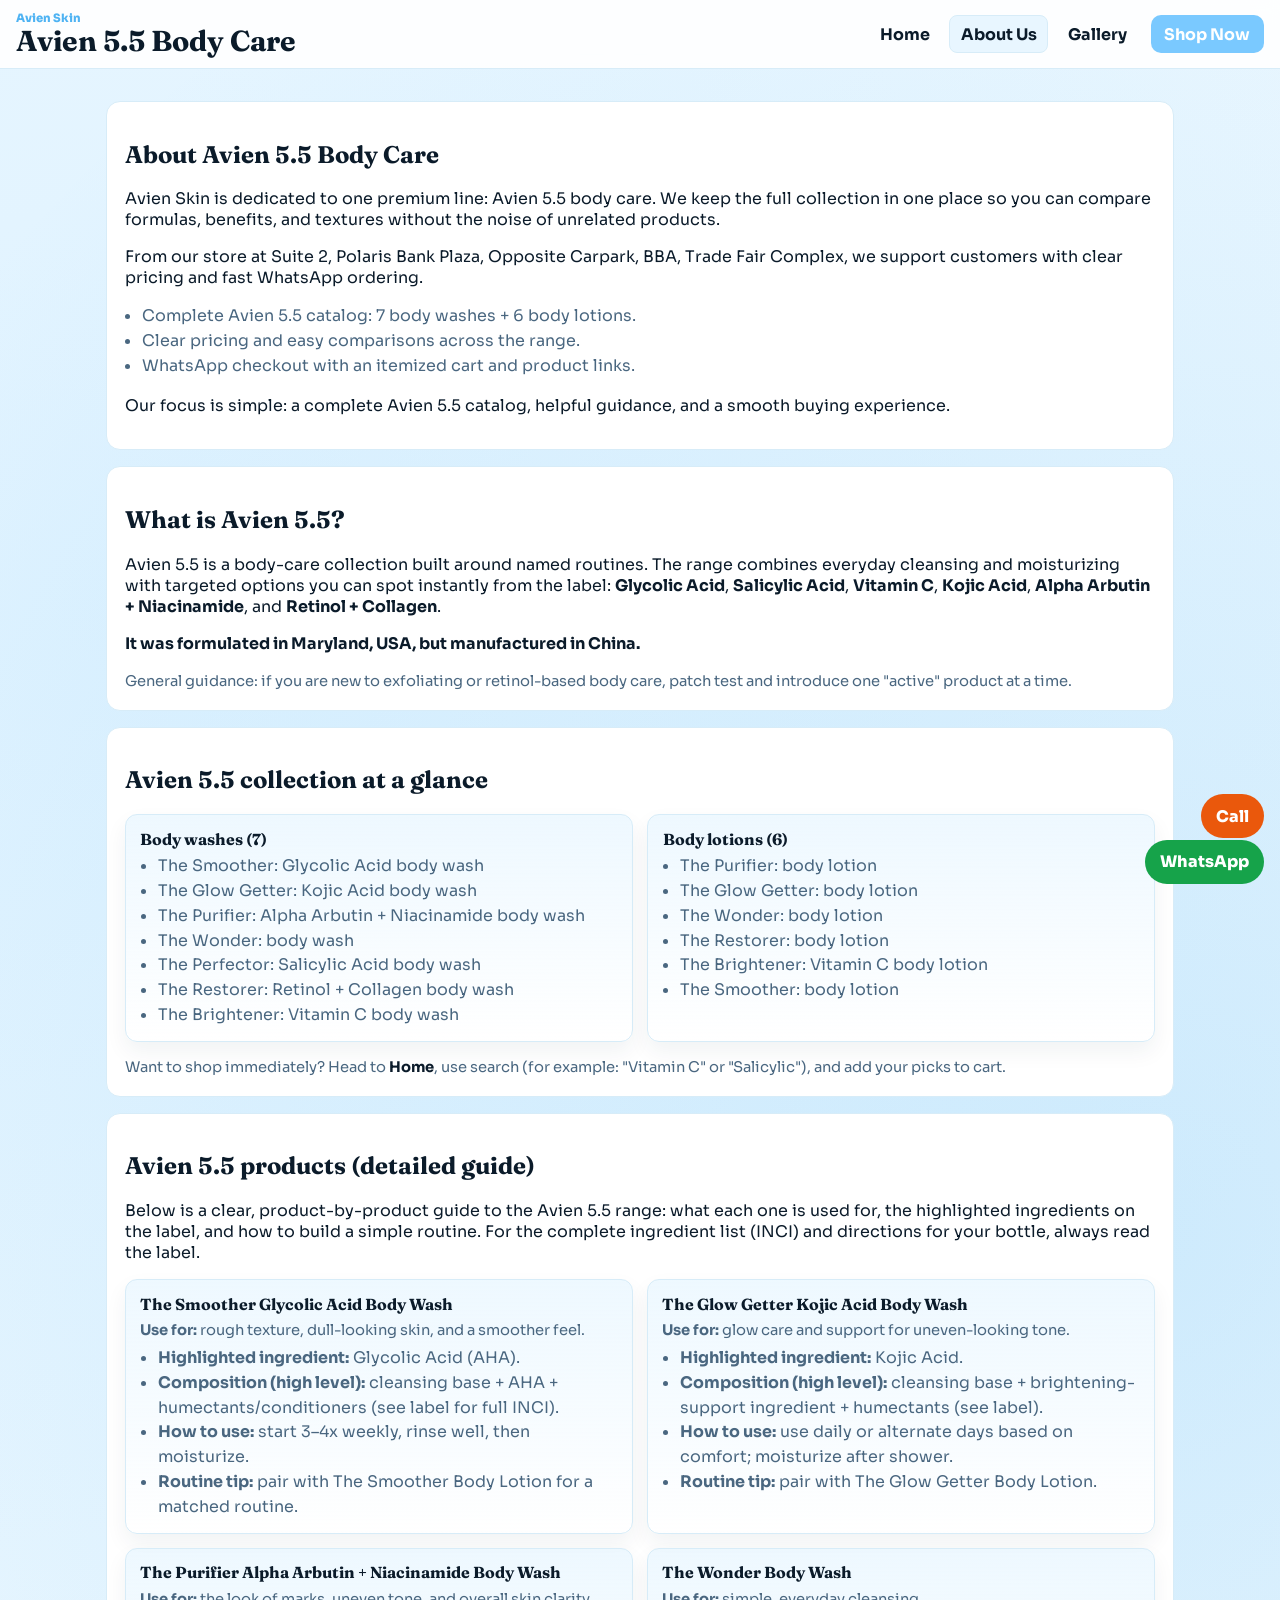
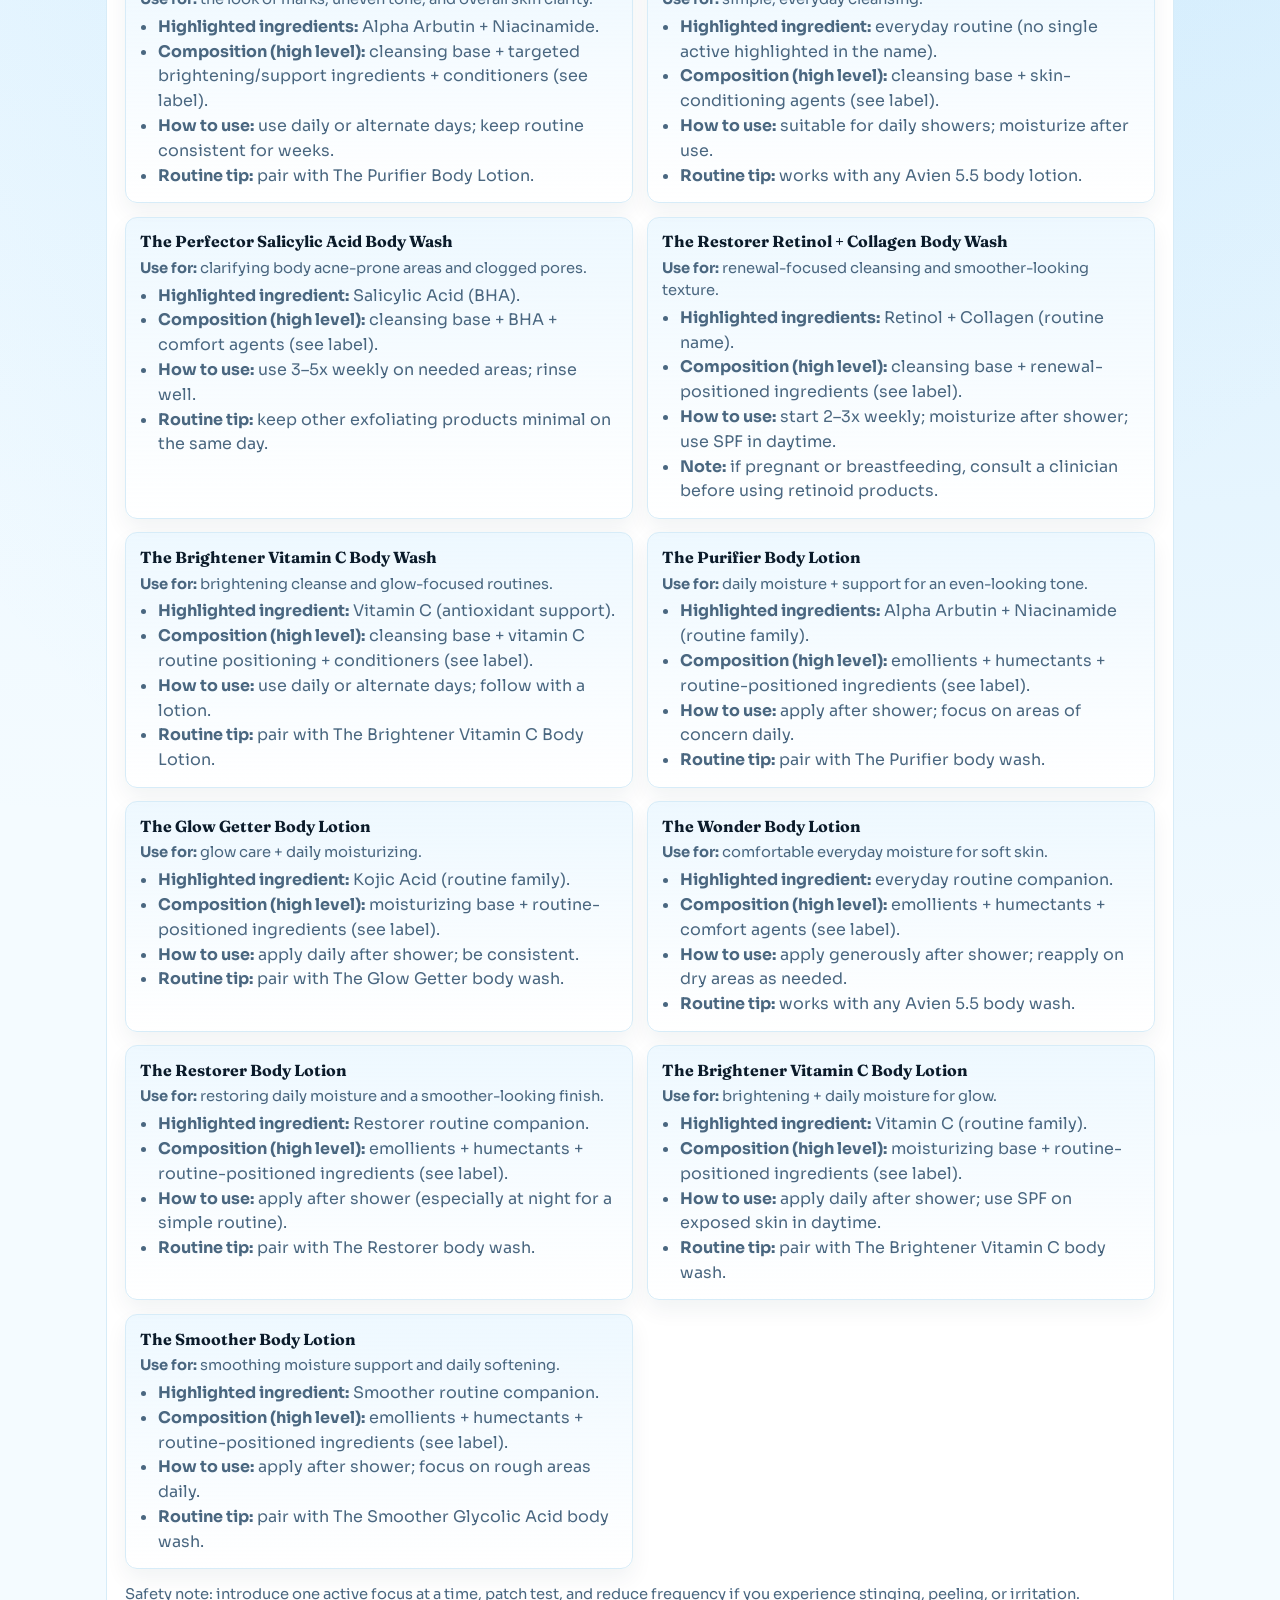
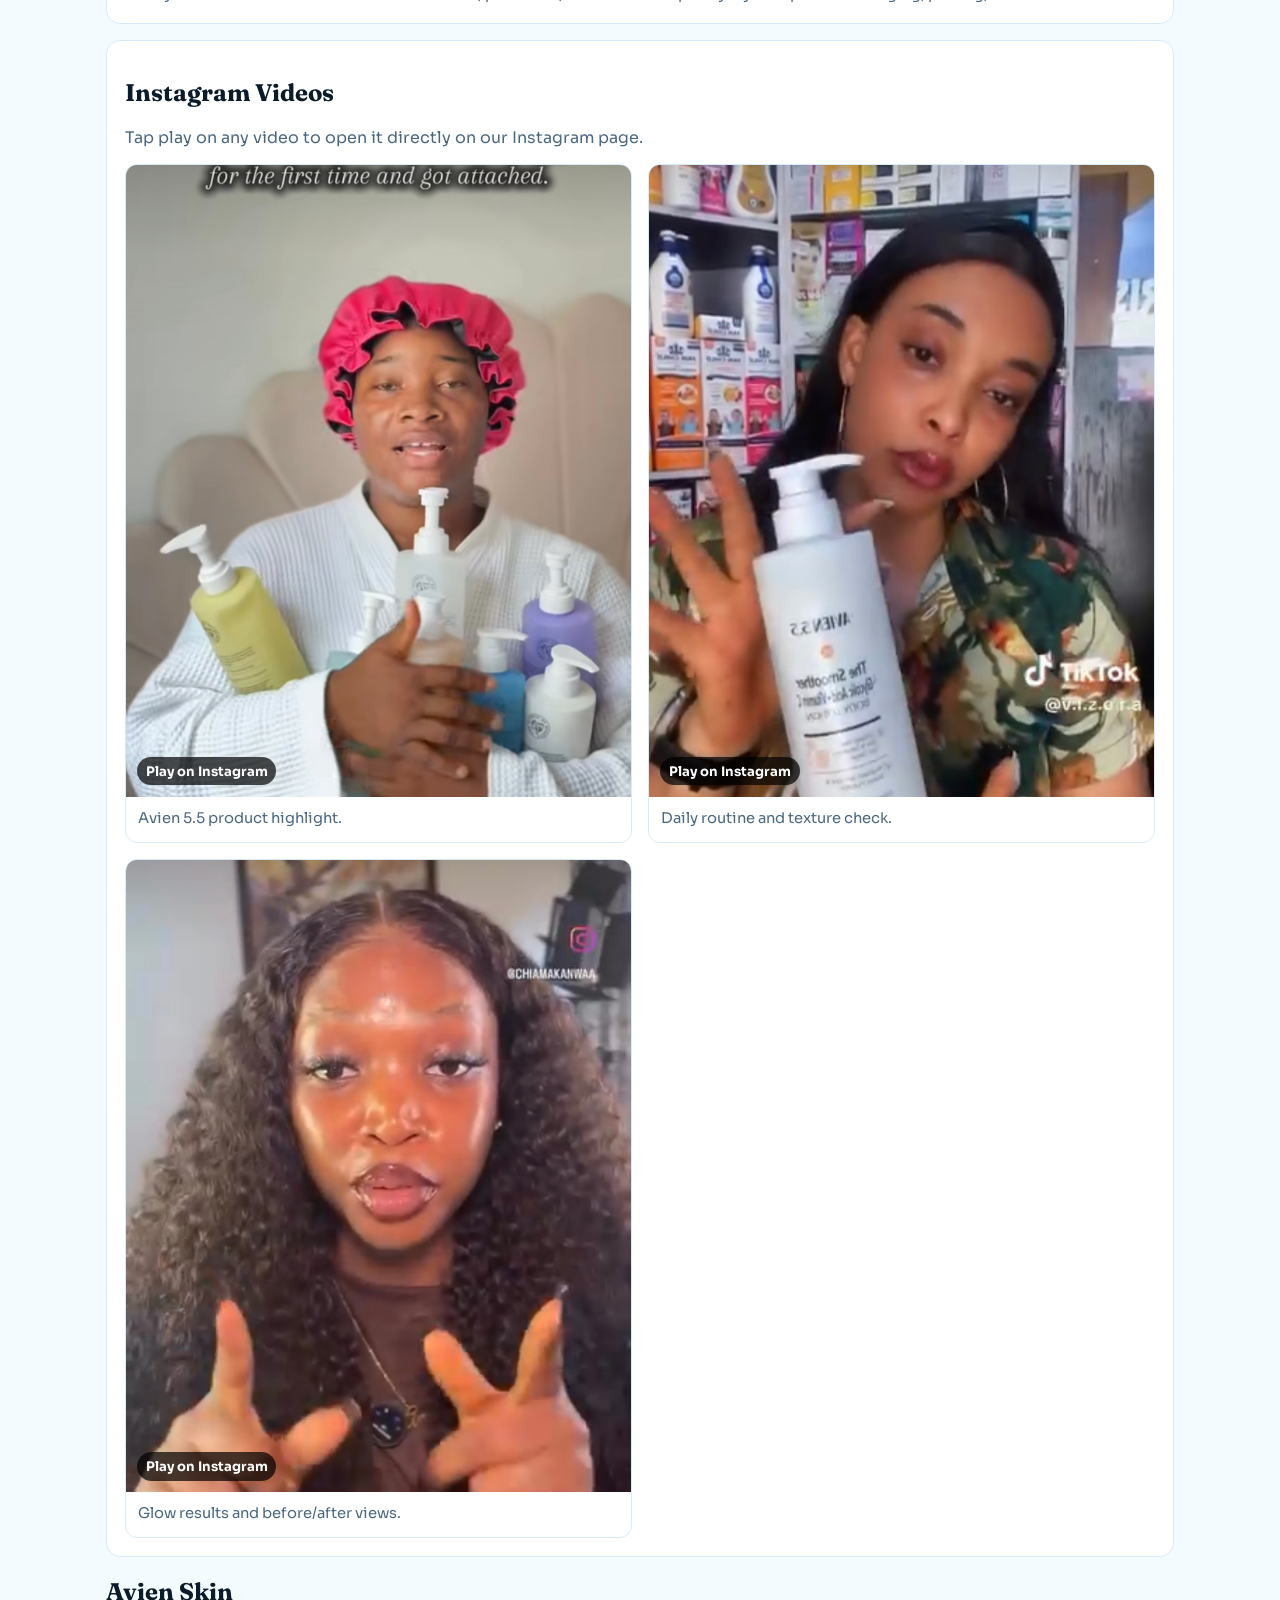
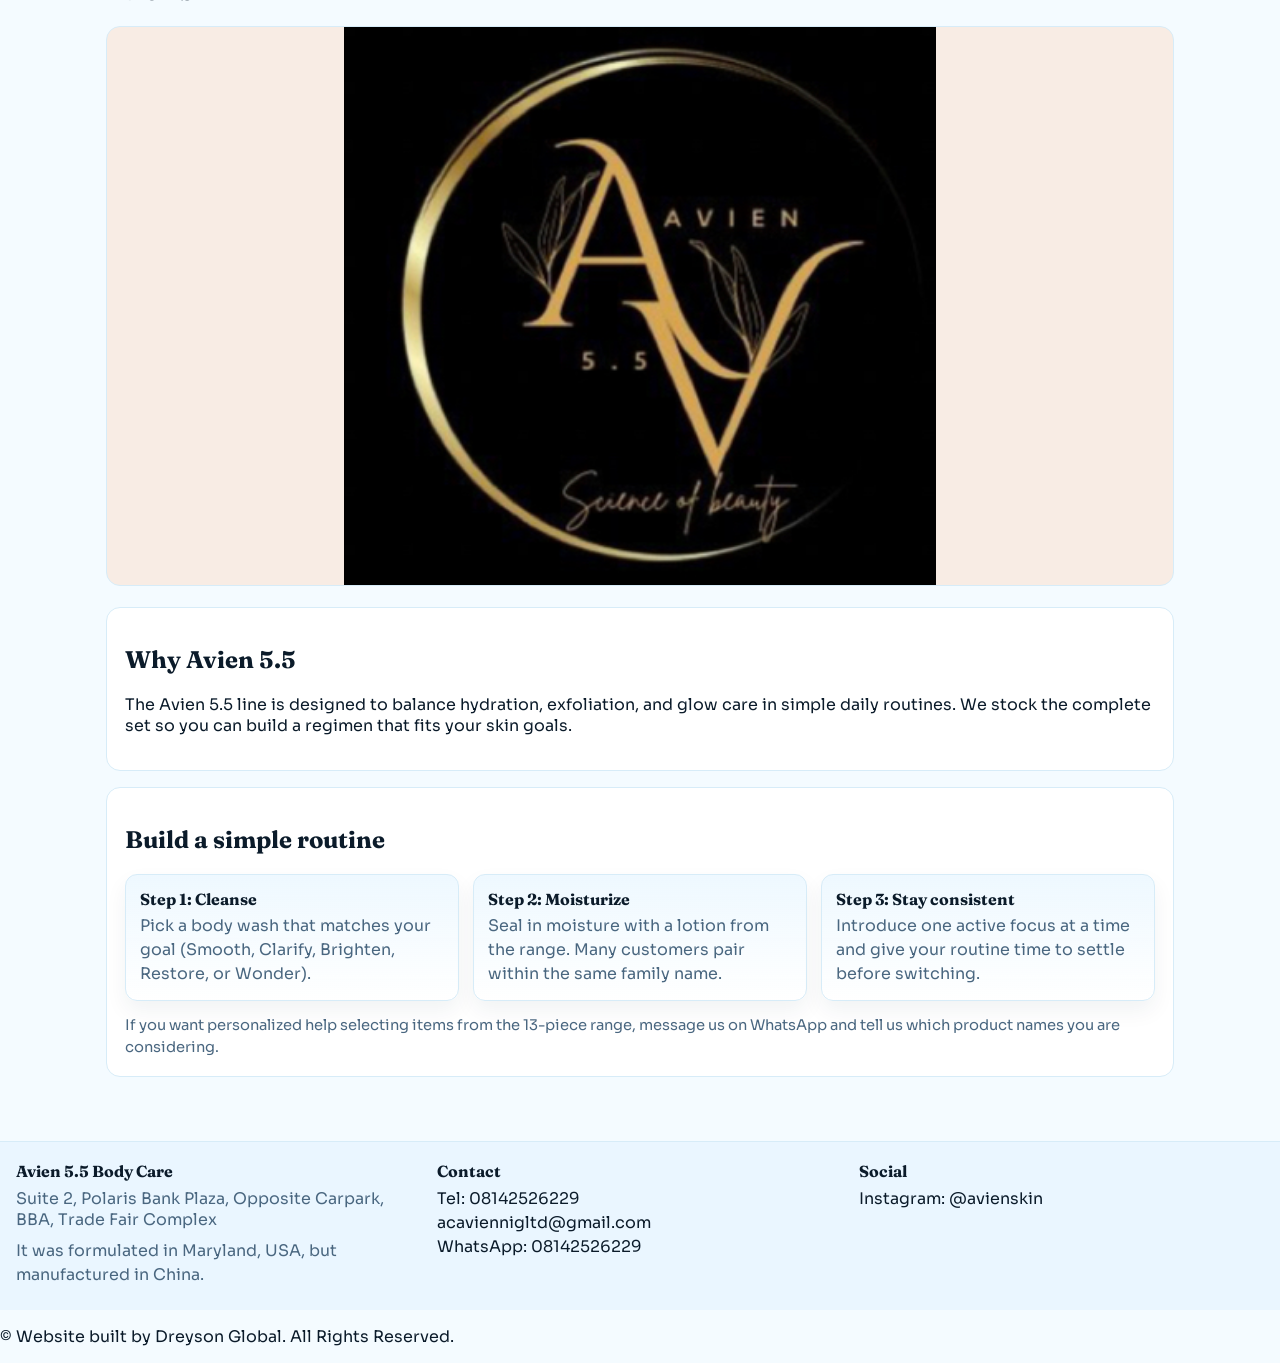
==== commit fe5be930: "Initial commit3" ====
--- a/about.html
+++ b/about.html
@@ -4,7 +4,7 @@
   <meta charset="UTF-8" />
   <meta name="viewport" content="width=device-width, initial-scale=1.0" />
   <title>About Avien Skin | Avien 5.5 Body Care</title>
-  <meta name="description" content="Learn about Avien Skin and explore the full Avien 5.5 body-care range. See uses, routine tips, and product-by-product details. Avien 5.5 is manufactured in Maryland, USA." />
+  <meta name="description" content="Learn about Avien Skin and explore the full Avien 5.5 body-care range. See uses, routine tips, and product-by-product details. It was formulated in Maryland, USA, but manufactured in China." />
   <meta name="keywords" content="Avien Skin, Avien 5.5, Avien 5.5 Nigeria, Avien 5.5 body wash, Avien 5.5 body lotion, skincare, distributor" />
   <meta name="robots" content="index, follow, max-image-preview:large, max-snippet:-1, max-video-preview:-1" />
   <link rel="canonical" href="https://avienskin.com.ng/about.html" />
@@ -43,10 +43,10 @@
       "mainEntity": [
         {
           "@type": "Question",
-          "name": "Where is Avien 5.5 manufactured?",
+          "name": "Where was Avien 5.5 made?",
           "acceptedAnswer": {
             "@type": "Answer",
-            "text": "Avien 5.5 is manufactured in Maryland, USA."
+            "text": "It was formulated in Maryland, USA, but manufactured in China."
           }
         },
         {
@@ -114,7 +114,7 @@
         <strong>Vitamin C</strong>, <strong>Kojic Acid</strong>, <strong>Alpha Arbutin + Niacinamide</strong>, and <strong>Retinol + Collagen</strong>.
       </p>
       <p>
-        <strong>Avien 5.5 is manufactured in Maryland, USA.</strong>
+        <strong>It was formulated in Maryland, USA, but manufactured in China.</strong>
       </p>
       <p class="fine-print">
         General guidance: if you are new to exfoliating or retinol-based body care, patch test and introduce one "active" product at a time.
@@ -386,6 +386,7 @@
       <div>
         <h3>Avien 5.5 Body Care</h3>
         <p>Suite 2, Polaris Bank Plaza, Opposite Carpark, BBA, Trade Fair Complex</p>
+        <p class="origin-note">It was formulated in Maryland, USA, but manufactured in China.</p>
       </div>
       <div>
         <h3>Contact</h3>
--- a/style.css
+++ b/style.css
@@ -269,6 +269,7 @@
   align-items: center;
   justify-content: space-between;
   gap: 0.5rem;
+  flex-wrap: wrap;
 }
 
 .price {
@@ -288,6 +289,8 @@
   display: inline-flex;
   align-items: center;
   gap: 0.35rem;
+  flex-wrap: wrap;
+  margin-left: auto;
 }
 
 .about-btn {
@@ -644,6 +647,11 @@
 .site-footer p {
   margin: 0.2rem 0;
   color: var(--muted);
+}
+
+.site-footer .origin-note {
+  margin-top: 0.6rem;
+  line-height: 1.5;
 }
 
 .site-footer a {
@@ -889,6 +897,10 @@
     grid-template-columns: repeat(2, minmax(0, 1fr));
   }
 
+  .price-row {
+    align-items: flex-start;
+  }
+
   .hero-media img {
     min-height: 200px;
   }
@@ -917,3 +929,19 @@
     grid-template-columns: 1fr;
   }
 }
+
+@media (max-width: 520px) {
+  .price-row {
+    flex-direction: column;
+    align-items: stretch;
+  }
+
+  .card-actions {
+    width: 100%;
+    justify-content: space-between;
+  }
+
+  .card-actions button {
+    flex: 1 1 auto;
+  }
+}
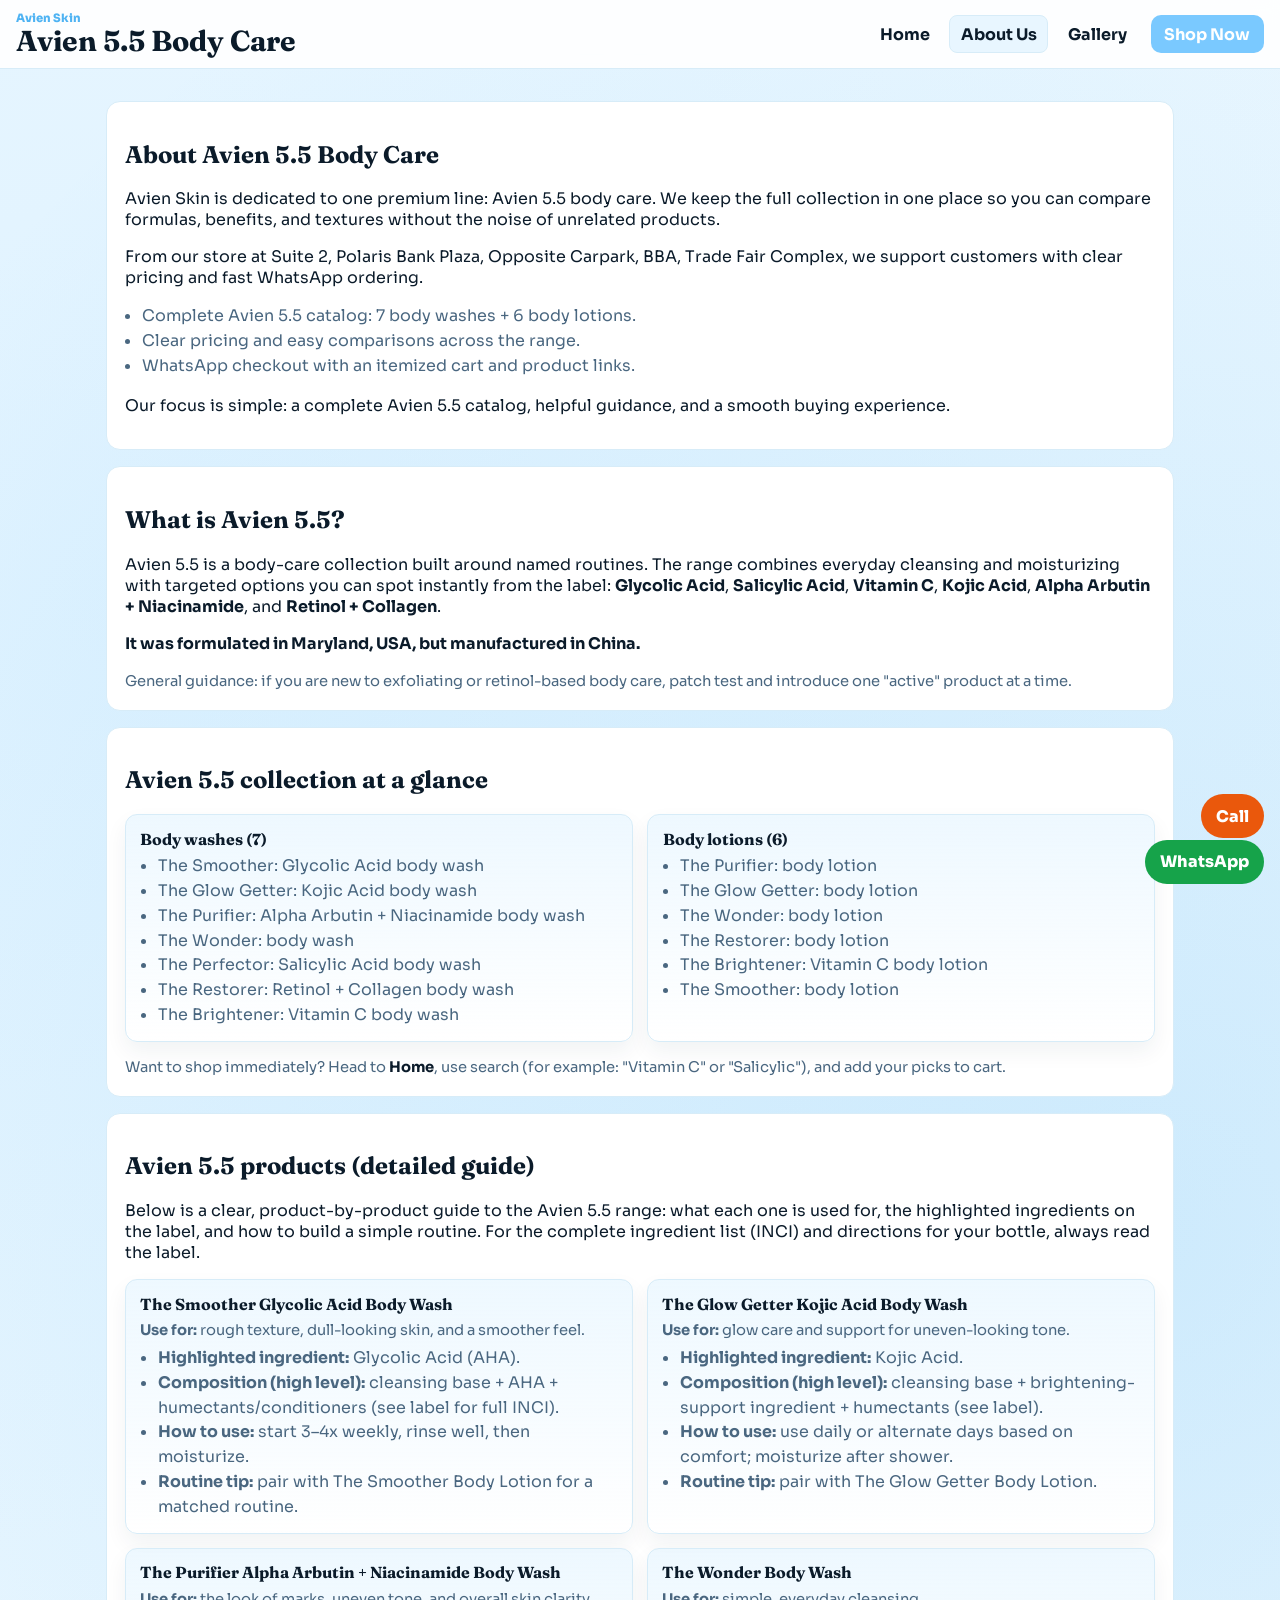
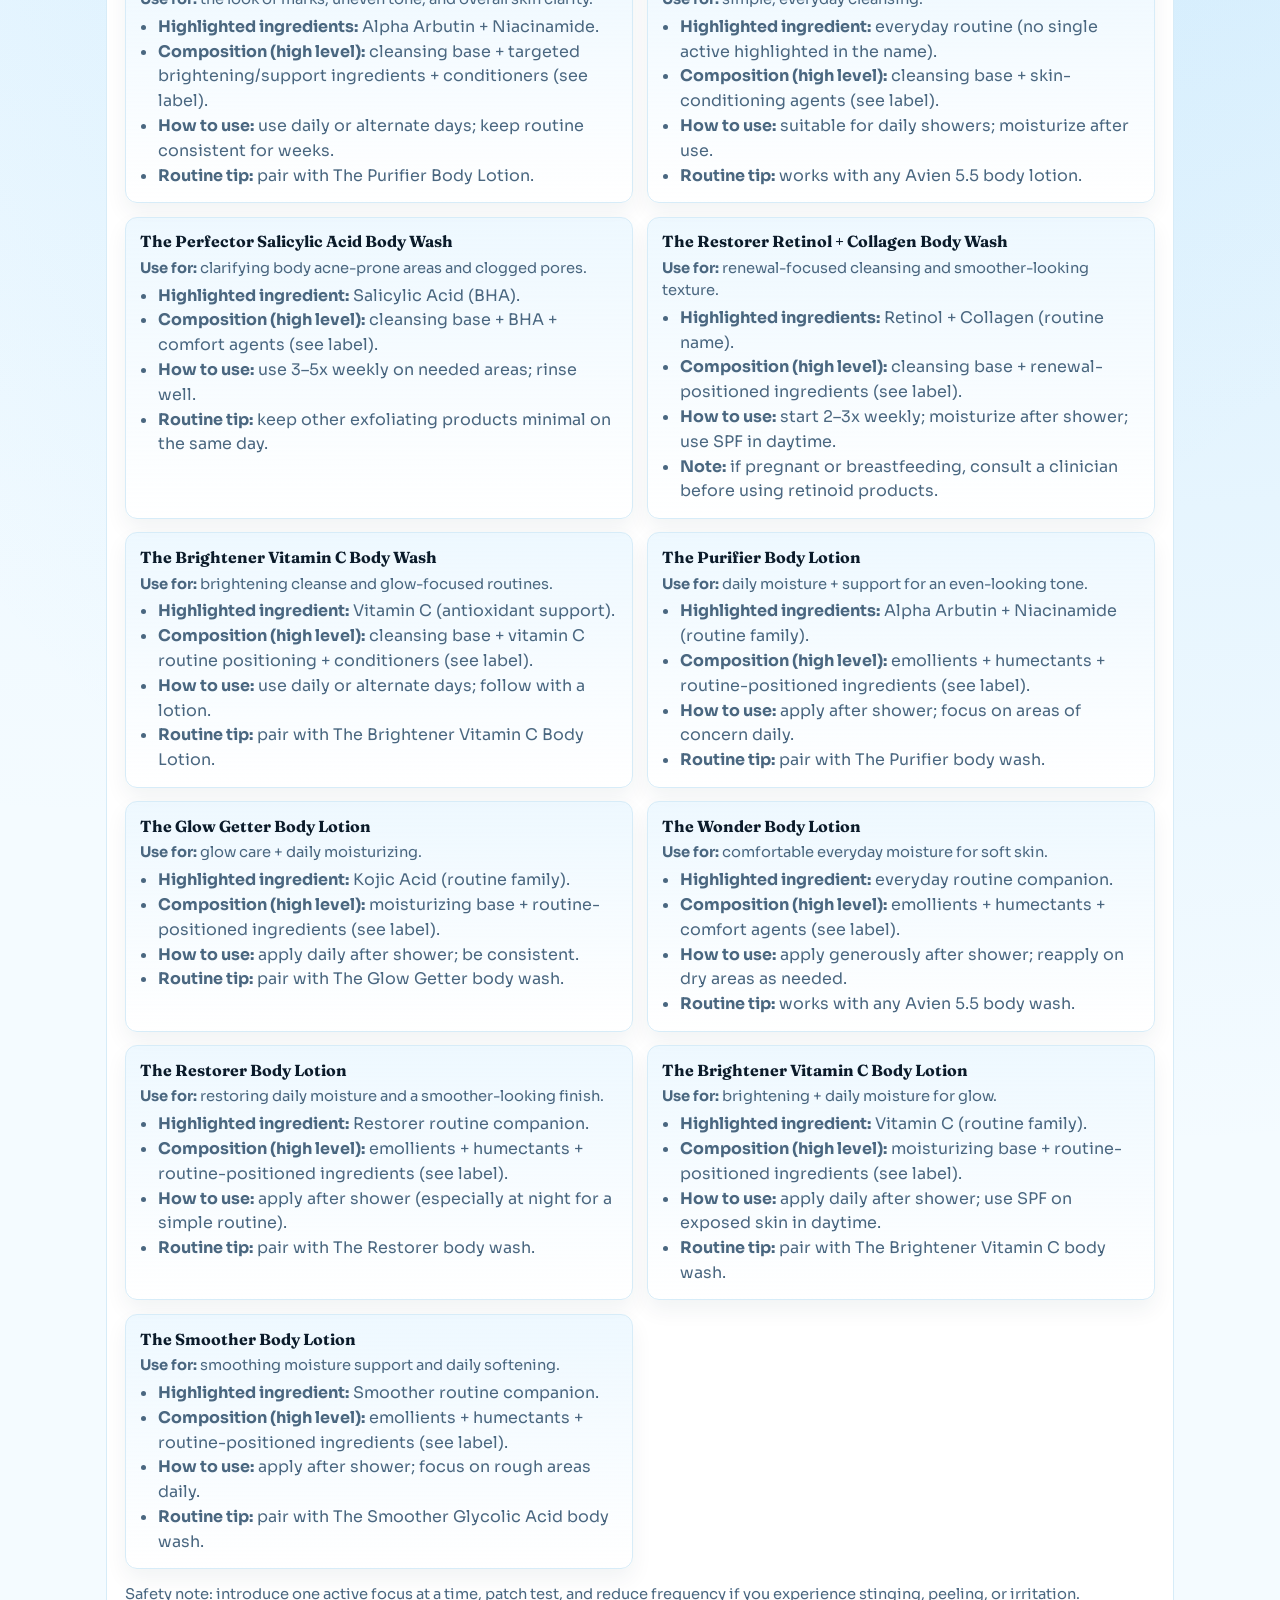
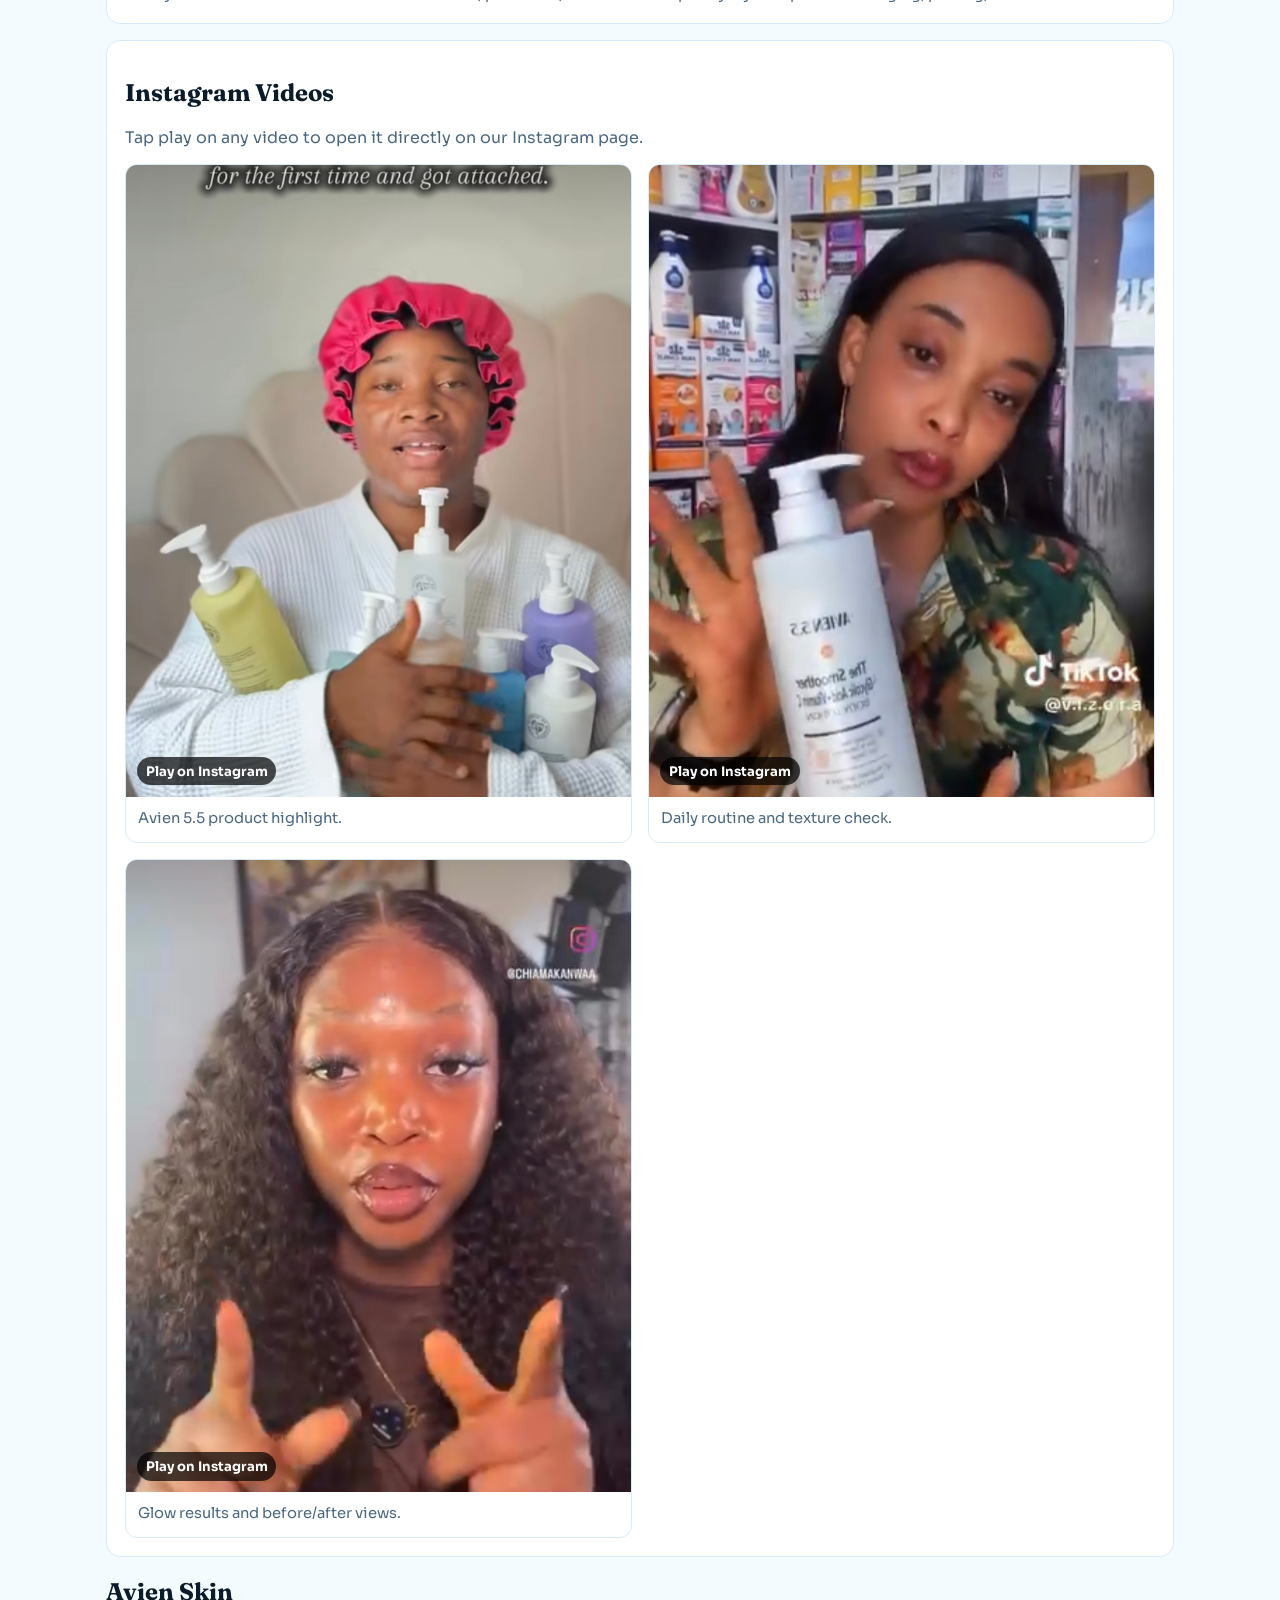
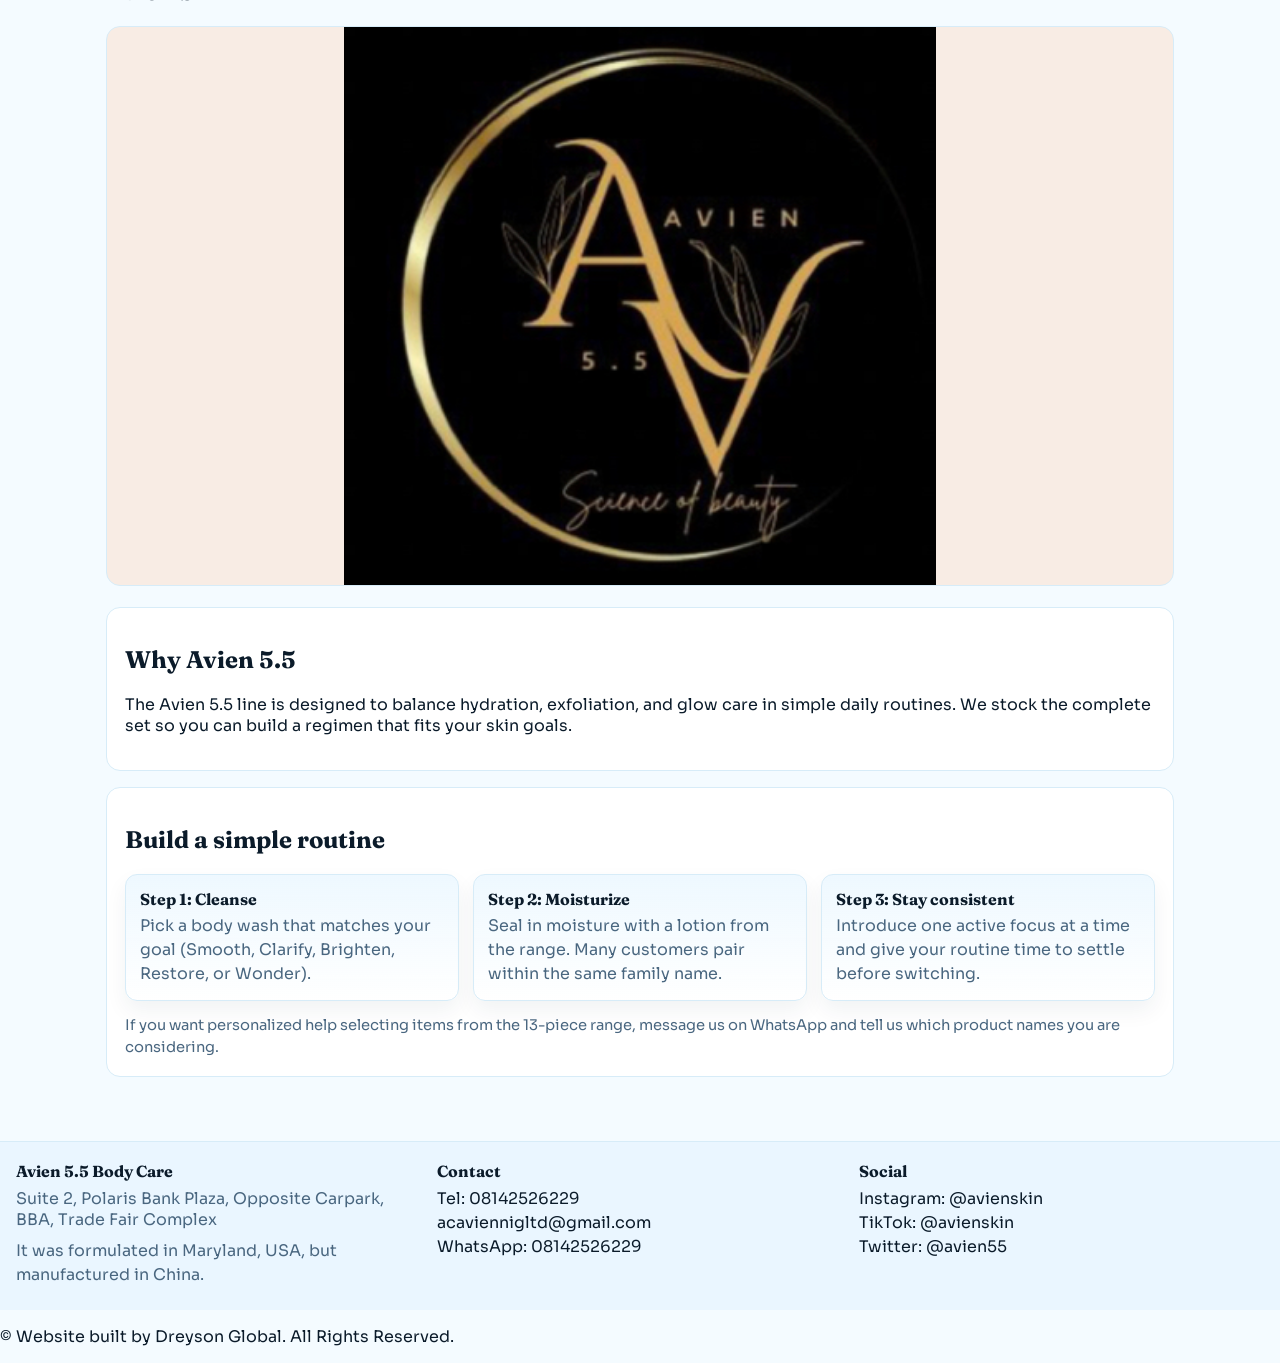
==== commit 8f8b88f5: "Initial commit4" ====
--- a/about.html
+++ b/about.html
@@ -397,6 +397,8 @@
       <div>
         <h3>Social</h3>
         <p><a href="https://instagram.com/avienskin" target="_blank" rel="noopener">Instagram: @avienskin</a></p>
+        <p><a href="https://www.tiktok.com/@avienskin" target="_blank" rel="noopener">TikTok: @avienskin</a></p>
+        <p><a href="https://twitter.com/avien55" target="_blank" rel="noopener">Twitter: @avien55</a></p>
       </div>
     </div>
   </footer>
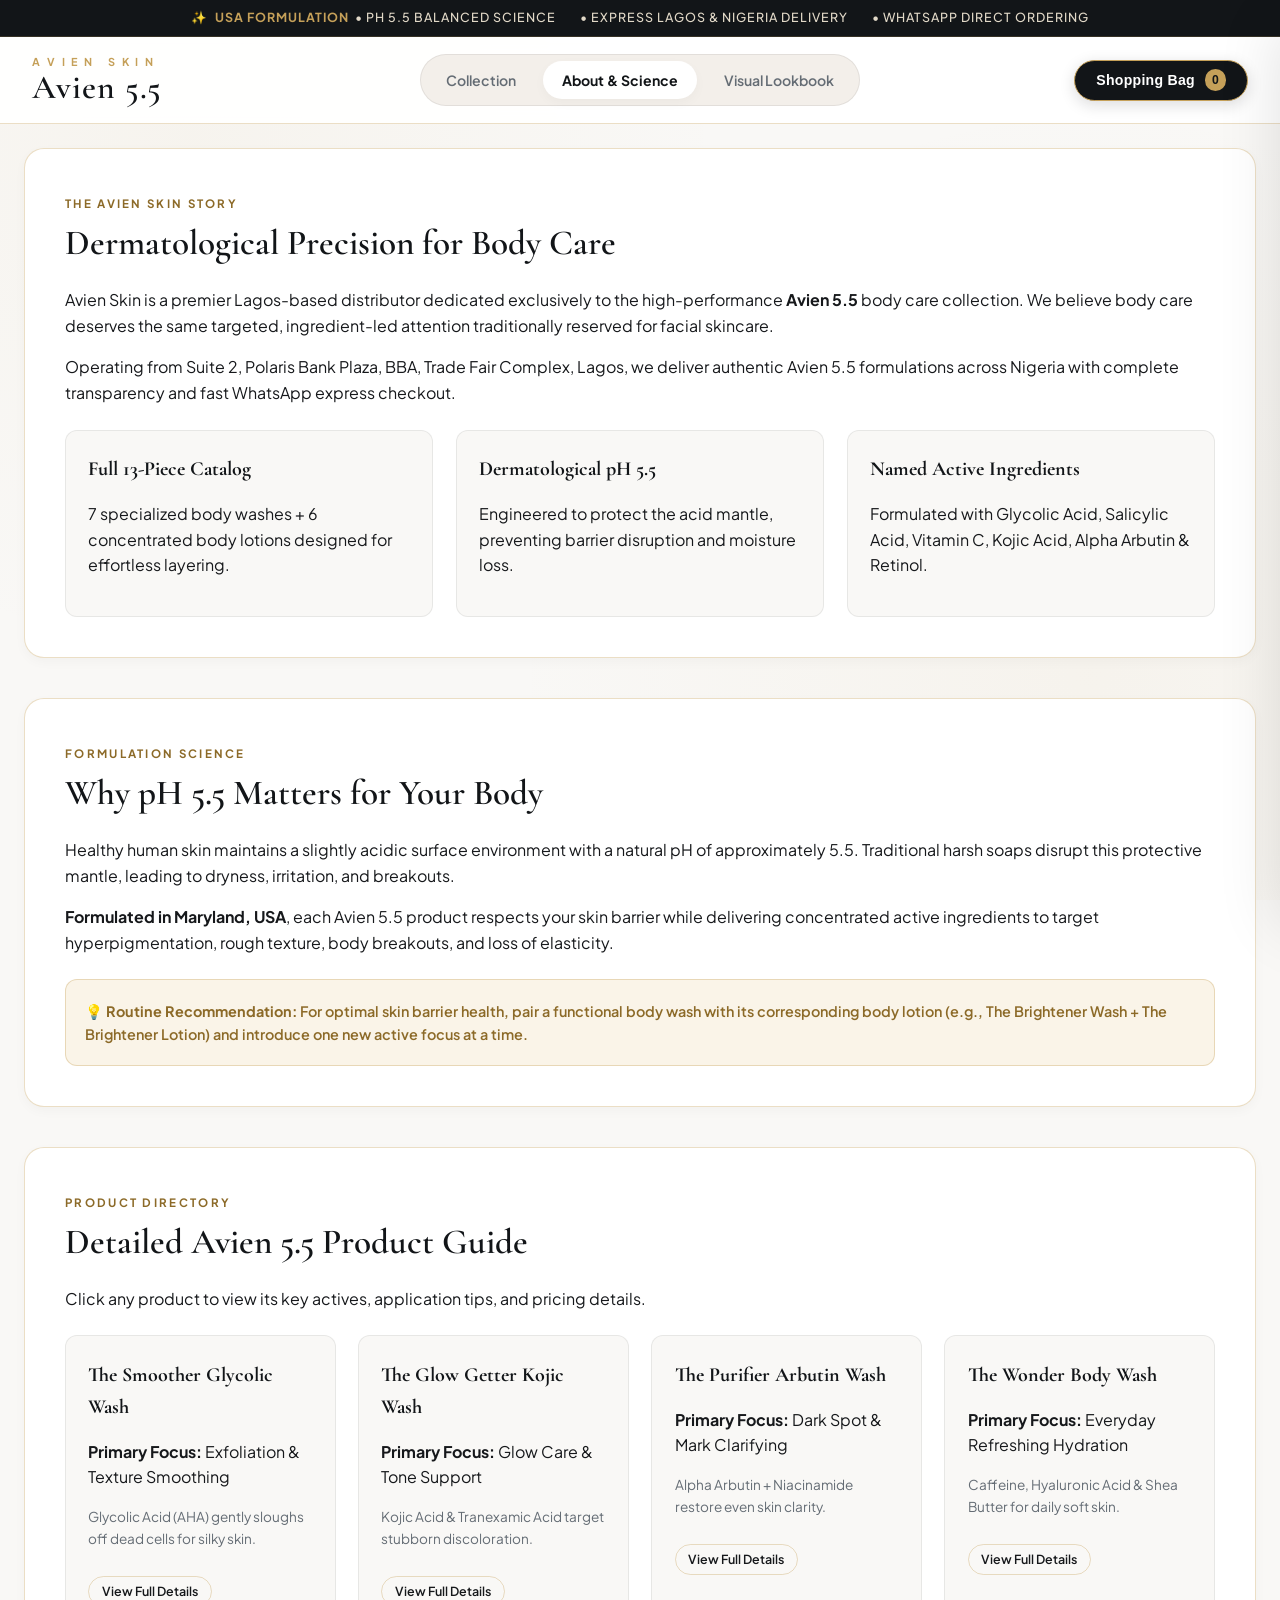
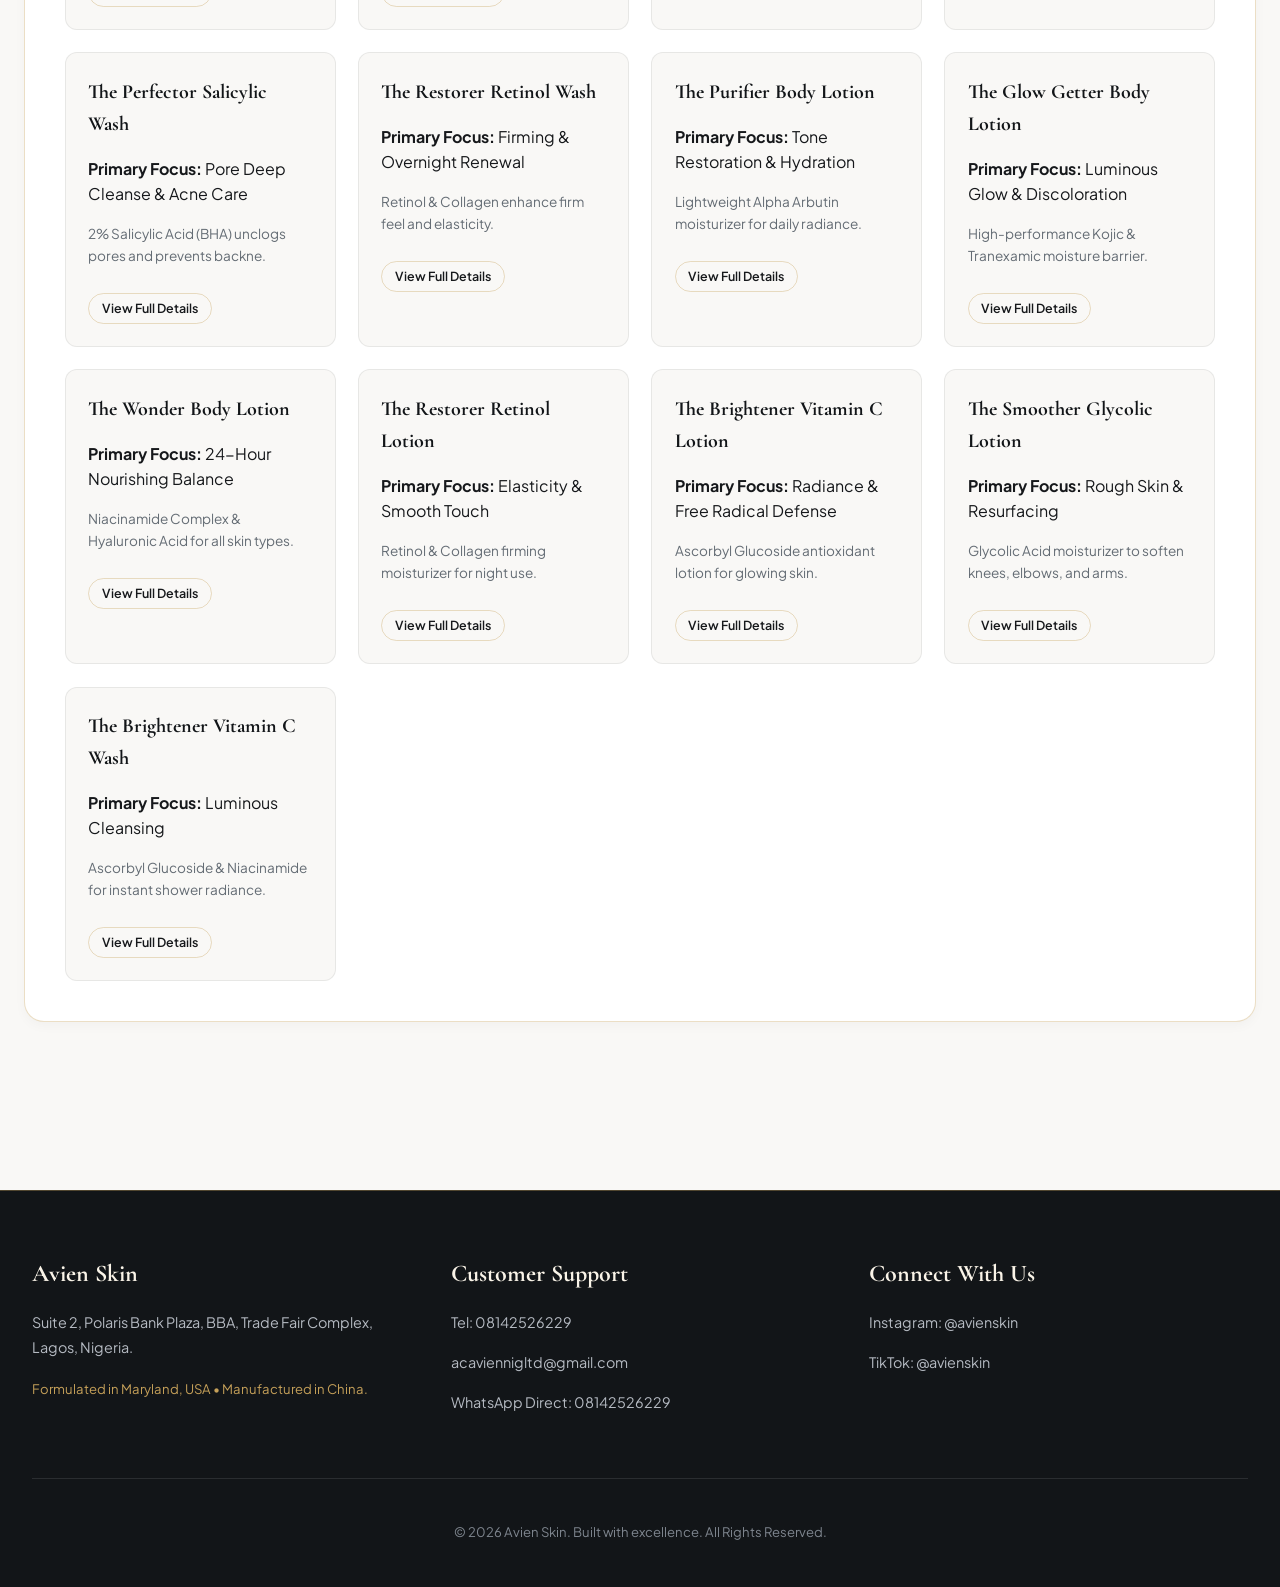
==== commit 97bac0d0: "Initial commit204" ====
--- a/about.html
+++ b/about.html
@@ -3,411 +3,267 @@
 <head>
   <meta charset="UTF-8" />
   <meta name="viewport" content="width=device-width, initial-scale=1.0" />
-  <title>About Avien Skin | Avien 5.5 Body Care</title>
-  <meta name="description" content="Learn about Avien Skin and explore the full Avien 5.5 body-care range. See uses, routine tips, and product-by-product details. It was formulated in Maryland, USA, but manufactured in China." />
-  <meta name="keywords" content="Avien Skin, Avien 5.5, Avien 5.5 Nigeria, Avien 5.5 body wash, Avien 5.5 body lotion, skincare, distributor" />
+  <title>About Avien Skin & Science | Avien 5.5 Body Care</title>
+  <meta name="description" content="Learn about Avien Skin and the science behind Avien 5.5 pH-balanced body wash and lotion collection. Formulated in Maryland, USA. Routine tips and full product guide." />
+  <meta name="keywords" content="About Avien Skin, Avien 5.5 science, pH 5.5 body wash, skincare guide Nigeria, Avien 5.5 distributor Lagos" />
   <meta name="robots" content="index, follow, max-image-preview:large, max-snippet:-1, max-video-preview:-1" />
   <link rel="canonical" href="https://avienskin.com.ng/about.html" />
+  
   <meta property="og:type" content="article" />
   <meta property="og:site_name" content="Avien Skin" />
-  <meta property="og:title" content="About Avien Skin | Avien 5.5 Body Care" />
-  <meta property="og:description" content="Meet Avien Skin, home of the complete Avien 5.5 body care collection." />
+  <meta property="og:title" content="About Avien Skin & Science | Avien 5.5 Body Care" />
+  <meta property="og:description" content="Discover the formulation philosophy behind Avien 5.5 pH-balanced body care." />
   <meta property="og:url" content="https://avienskin.com.ng/about.html" />
   <meta property="og:image" content="https://avienskin.com.ng/images/director.jpg" />
-  <meta name="twitter:card" content="summary_large_image" />
-  <meta name="twitter:title" content="About Avien Skin | Avien 5.5 Body Care" />
-  <meta name="twitter:description" content="Learn about Avien Skin and the Avien 5.5 body care collection." />
-  <meta name="twitter:image" content="https://avienskin.com.ng/images/director.jpg" />
+
   <link rel="preconnect" href="https://fonts.googleapis.com" />
   <link rel="preconnect" href="https://fonts.gstatic.com" crossorigin />
-  <link href="https://fonts.googleapis.com/css2?family=Fraunces:wght@500;600;700&family=Sora:wght@400;500;600;700&display=swap" rel="stylesheet" />
+  <link href="https://fonts.googleapis.com/css2?family=Cormorant+Garamond:ital,wght@0,400;0,500;0,600;0,700;1,400&family=Plus+Jakarta+Sans:wght@300;400;500;600;700&display=swap" rel="stylesheet" />
   <link rel="stylesheet" href="style.css" />
-  <script type="application/ld+json">
-    {
-      "@context": "https://schema.org",
-      "@type": "AboutPage",
-      "name": "About Avien Skin",
-      "url": "https://avienskin.com.ng/about.html",
-      "description": "About Avien Skin, home of the Avien 5.5 body care collection.",
-      "isPartOf": {
-        "@type": "WebSite",
-        "name": "Avien Skin",
-        "url": "https://avienskin.com.ng/"
-      }
-    }
-  </script>
-  <script type="application/ld+json">
-    {
-      "@context": "https://schema.org",
-      "@type": "FAQPage",
-      "mainEntity": [
-        {
-          "@type": "Question",
-          "name": "Where was Avien 5.5 made?",
-          "acceptedAnswer": {
-            "@type": "Answer",
-            "text": "It was formulated in Maryland, USA, but manufactured in China."
-          }
-        },
-        {
-          "@type": "Question",
-          "name": "How do I choose an Avien 5.5 product?",
-          "acceptedAnswer": {
-            "@type": "Answer",
-            "text": "Choose one main goal at a time (smooth, clarify, brighten, restore, or everyday). Start slowly with active-focused products and pair a body wash with a body lotion for a simple routine."
-          }
-        },
-        {
-          "@type": "Question",
-          "name": "How do I order from Avien Skin?",
-          "acceptedAnswer": {
-            "@type": "Answer",
-            "text": "Add products to your cart on the Home page, then proceed to WhatsApp checkout to send an itemized order with product links and totals."
-          }
-        }
-      ]
-    }
-  </script>
 </head>
 <body>
+
+  <!-- Top Announcement Ribbon -->
+  <div class="top-ribbon">
+    <span>✨ <strong class="gold-badge">USA FORMULATION</strong> • pH 5.5 BALANCED SCIENCE</span>
+    <span class="desktop-only">• EXPRESS LAGOS & NIGERIA DELIVERY</span>
+    <span>• WHATSAPP DIRECT ORDERING</span>
+  </div>
+
+  <!-- Header & Navigation -->
   <header class="topbar">
-    <div class="brand-wrap">
-      <p class="eyebrow">Avien Skin</p>
-      <h1>Avien 5.5 Body Care</h1>
-    </div>
-
-    <nav class="main-nav" aria-label="Main">
-      <a class="nav-link" href="index.html">Home</a>
-      <a class="nav-link active" href="about.html">About Us</a>
-      <a class="nav-link" href="gallery.html">Gallery</a>
+    <a href="index.html" class="brand-wrap" aria-label="Avien Skin Home">
+      <span class="eyebrow">A V I E N &nbsp; S K I N</span>
+      <h1>Avien 5.5</h1>
+    </a>
+
+    <nav class="main-nav" aria-label="Main Navigation">
+      <a class="nav-link" href="index.html">Collection</a>
+      <a class="nav-link active" href="about.html">About & Science</a>
+      <a class="nav-link" href="gallery.html">Visual Lookbook</a>
     </nav>
 
-    <a class="cart-toggle" href="index.html">Shop Now</a>
+    <div class="header-actions">
+      <button id="cart-toggle" class="cart-toggle" aria-label="View Shopping Bag">
+        <span>Shopping Bag</span>
+        <span id="cart-count" class="cart-badge">0</span>
+      </button>
+    </div>
   </header>
 
-  <main class="about-main">
+  <main>
+    <!-- Brand Philosophy Section -->
     <section class="about-card">
-      <h2>About Avien 5.5 Body Care</h2>
-      <p>
-        Avien Skin is dedicated to one premium line: Avien 5.5 body care. We keep the full collection in one place so you can
-        compare formulas, benefits, and textures without the noise of unrelated products.
-      </p>
-      <p>
-        From our store at Suite 2, Polaris Bank Plaza, Opposite Carpark, BBA, Trade Fair Complex, we support customers with
-        clear pricing and fast WhatsApp ordering.
-      </p>
-      <ul class="checklist" aria-label="What you can expect from Avien Skin">
-        <li>Complete Avien 5.5 catalog: 7 body washes + 6 body lotions.</li>
-        <li>Clear pricing and easy comparisons across the range.</li>
-        <li>WhatsApp checkout with an itemized cart and product links.</li>
-      </ul>
-      <p>
-        Our focus is simple: a complete Avien 5.5 catalog, helpful guidance, and a smooth buying experience.
-      </p>
+      <span class="section-subtitle">THE AVIEN SKIN STORY</span>
+      <h2>Dermatological Precision for Body Care</h2>
+      <p>
+        Avien Skin is a premier Lagos-based distributor dedicated exclusively to the high-performance <strong>Avien 5.5</strong> body care collection.
+        We believe body care deserves the same targeted, ingredient-led attention traditionally reserved for facial skincare.
+      </p>
+      <p>
+        Operating from Suite 2, Polaris Bank Plaza, BBA, Trade Fair Complex, Lagos, we deliver authentic Avien 5.5 formulations across Nigeria with complete transparency and fast WhatsApp express checkout.
+      </p>
+      
+      <div class="about-grid">
+        <div class="mini-card">
+          <h3>Full 13-Piece Catalog</h3>
+          <p>7 specialized body washes + 6 concentrated body lotions designed for effortless layering.</p>
+        </div>
+        <div class="mini-card">
+          <h3>Dermatological pH 5.5</h3>
+          <p>Engineered to protect the acid mantle, preventing barrier disruption and moisture loss.</p>
+        </div>
+        <div class="mini-card">
+          <h3>Named Active Ingredients</h3>
+          <p>Formulated with Glycolic Acid, Salicylic Acid, Vitamin C, Kojic Acid, Alpha Arbutin & Retinol.</p>
+        </div>
+      </div>
     </section>
 
-    <section class="about-card" aria-label="About Avien 5.5">
-      <h2>What is Avien 5.5?</h2>
-      <p>
-        Avien 5.5 is a body-care collection built around named routines. The range combines everyday cleansing and moisturizing with
-        targeted options you can spot instantly from the label: <strong>Glycolic Acid</strong>, <strong>Salicylic Acid</strong>,
-        <strong>Vitamin C</strong>, <strong>Kojic Acid</strong>, <strong>Alpha Arbutin + Niacinamide</strong>, and <strong>Retinol + Collagen</strong>.
-      </p>
-      <p>
-        <strong>It was formulated in Maryland, USA, but manufactured in China.</strong>
-      </p>
-      <p class="fine-print">
-        General guidance: if you are new to exfoliating or retinol-based body care, patch test and introduce one "active" product at a time.
-      </p>
+    <!-- pH 5.5 Science Section -->
+    <section class="about-card">
+      <span class="section-subtitle">FORMULATION SCIENCE</span>
+      <h2>Why pH 5.5 Matters for Your Body</h2>
+      <p>
+        Healthy human skin maintains a slightly acidic surface environment with a natural pH of approximately 5.5. Traditional harsh soaps disrupt this protective mantle, leading to dryness, irritation, and breakouts.
+      </p>
+      <p>
+        <strong>Formulated in Maryland, USA</strong>, each Avien 5.5 product respects your skin barrier while delivering concentrated active ingredients to target hyperpigmentation, rough texture, body breakouts, and loss of elasticity.
+      </p>
+      <div style="background:var(--gold-light); border:1px solid var(--line-gold); padding:1.2rem; border-radius:var(--radius-md); margin-top:1.5rem;">
+        <p style="margin:0; font-size:0.9rem; color:var(--gold-dark); font-weight:600;">
+          💡 <strong>Routine Recommendation:</strong> For optimal skin barrier health, pair a functional body wash with its corresponding body lotion (e.g., The Brightener Wash + The Brightener Lotion) and introduce one new active focus at a time.
+        </p>
+      </div>
     </section>
 
-    <section class="about-card" aria-label="Avien 5.5 collection at a glance">
-      <h2>Avien 5.5 collection at a glance</h2>
-      <div class="collection-grid" role="list" aria-label="Avien 5.5 categories">
-        <article class="mini-card" role="listitem">
-          <h3>Body washes (7)</h3>
-          <ul>
-            <li>The Smoother: Glycolic Acid body wash</li>
-            <li>The Glow Getter: Kojic Acid body wash</li>
-            <li>The Purifier: Alpha Arbutin + Niacinamide body wash</li>
-            <li>The Wonder: body wash</li>
-            <li>The Perfector: Salicylic Acid body wash</li>
-            <li>The Restorer: Retinol + Collagen body wash</li>
-            <li>The Brightener: Vitamin C body wash</li>
-          </ul>
-        </article>
-        <article class="mini-card" role="listitem">
-          <h3>Body lotions (6)</h3>
-          <ul>
-            <li>The Purifier: body lotion</li>
-            <li>The Glow Getter: body lotion</li>
-            <li>The Wonder: body lotion</li>
-            <li>The Restorer: body lotion</li>
-            <li>The Brightener: Vitamin C body lotion</li>
-            <li>The Smoother: body lotion</li>
-          </ul>
-        </article>
-      </div>
-      <p class="fine-print">
-        Want to shop immediately? Head to <a href="index.html">Home</a>, use search (for example: "Vitamin C" or "Salicylic"), and add your picks to cart.
-      </p>
-    </section>
-
-    <section class="about-card" aria-label="Avien 5.5 product guide">
-      <h2>Avien 5.5 products (detailed guide)</h2>
-      <p>
-        Below is a clear, product-by-product guide to the Avien 5.5 range: what each one is used for, the highlighted ingredients on the label, and how
-        to build a simple routine. For the complete ingredient list (INCI) and directions for your bottle, always read the label.
-      </p>
-      <div class="product-detail-grid" role="list" aria-label="Avien 5.5 product details list">
-        <article class="mini-card product-detail" id="product-1" role="listitem">
-          <h3>The Smoother Glycolic Acid Body Wash</h3>
-          <p class="fine-print"><strong>Use for:</strong> rough texture, dull-looking skin, and a smoother feel.</p>
-          <ul>
-            <li><strong>Highlighted ingredient:</strong> Glycolic Acid (AHA).</li>
-            <li><strong>Composition (high level):</strong> cleansing base + AHA + humectants/conditioners (see label for full INCI).</li>
-            <li><strong>How to use:</strong> start 3–4x weekly, rinse well, then moisturize.</li>
-            <li><strong>Routine tip:</strong> pair with The Smoother Body Lotion for a matched routine.</li>
-          </ul>
-        </article>
-
-        <article class="mini-card product-detail" id="product-2" role="listitem">
-          <h3>The Glow Getter Kojic Acid Body Wash</h3>
-          <p class="fine-print"><strong>Use for:</strong> glow care and support for uneven-looking tone.</p>
-          <ul>
-            <li><strong>Highlighted ingredient:</strong> Kojic Acid.</li>
-            <li><strong>Composition (high level):</strong> cleansing base + brightening-support ingredient + humectants (see label).</li>
-            <li><strong>How to use:</strong> use daily or alternate days based on comfort; moisturize after shower.</li>
-            <li><strong>Routine tip:</strong> pair with The Glow Getter Body Lotion.</li>
-          </ul>
-        </article>
-
-        <article class="mini-card product-detail" id="product-3" role="listitem">
-          <h3>The Purifier Alpha Arbutin + Niacinamide Body Wash</h3>
-          <p class="fine-print"><strong>Use for:</strong> the look of marks, uneven tone, and overall skin clarity.</p>
-          <ul>
-            <li><strong>Highlighted ingredients:</strong> Alpha Arbutin + Niacinamide.</li>
-            <li><strong>Composition (high level):</strong> cleansing base + targeted brightening/support ingredients + conditioners (see label).</li>
-            <li><strong>How to use:</strong> use daily or alternate days; keep routine consistent for weeks.</li>
-            <li><strong>Routine tip:</strong> pair with The Purifier Body Lotion.</li>
-          </ul>
-        </article>
-
-        <article class="mini-card product-detail" id="product-4" role="listitem">
+    <!-- Complete 13-Piece Product Breakdown -->
+    <section class="about-card">
+      <span class="section-subtitle">PRODUCT DIRECTORY</span>
+      <h2>Detailed Avien 5.5 Product Guide</h2>
+      <p>Click any product to view its key actives, application tips, and pricing details.</p>
+
+      <div class="about-grid">
+        <article class="mini-card" id="product-1">
+          <h3>The Smoother Glycolic Wash</h3>
+          <p><strong>Primary Focus:</strong> Exfoliation & Texture Smoothing</p>
+          <p style="font-size:0.85rem; color:var(--text-muted);">Glycolic Acid (AHA) gently sloughs off dead cells for silky skin.</p>
+          <button class="btn btn-outline btn-sm" onclick="openProductAbout(1)" style="margin-top:0.8rem;">View Full Details</button>
+        </article>
+
+        <article class="mini-card" id="product-2">
+          <h3>The Glow Getter Kojic Wash</h3>
+          <p><strong>Primary Focus:</strong> Glow Care & Tone Support</p>
+          <p style="font-size:0.85rem; color:var(--text-muted);">Kojic Acid & Tranexamic Acid target stubborn discoloration.</p>
+          <button class="btn btn-outline btn-sm" onclick="openProductAbout(2)" style="margin-top:0.8rem;">View Full Details</button>
+        </article>
+
+        <article class="mini-card" id="product-3">
+          <h3>The Purifier Arbutin Wash</h3>
+          <p><strong>Primary Focus:</strong> Dark Spot & Mark Clarifying</p>
+          <p style="font-size:0.85rem; color:var(--text-muted);">Alpha Arbutin + Niacinamide restore even skin clarity.</p>
+          <button class="btn btn-outline btn-sm" onclick="openProductAbout(3)" style="margin-top:0.8rem;">View Full Details</button>
+        </article>
+
+        <article class="mini-card" id="product-4">
           <h3>The Wonder Body Wash</h3>
-          <p class="fine-print"><strong>Use for:</strong> simple, everyday cleansing.</p>
-          <ul>
-            <li><strong>Highlighted ingredient:</strong> everyday routine (no single active highlighted in the name).</li>
-            <li><strong>Composition (high level):</strong> cleansing base + skin-conditioning agents (see label).</li>
-            <li><strong>How to use:</strong> suitable for daily showers; moisturize after use.</li>
-            <li><strong>Routine tip:</strong> works with any Avien 5.5 body lotion.</li>
-          </ul>
-        </article>
-
-        <article class="mini-card product-detail" id="product-5" role="listitem">
-          <h3>The Perfector Salicylic Acid Body Wash</h3>
-          <p class="fine-print"><strong>Use for:</strong> clarifying body acne-prone areas and clogged pores.</p>
-          <ul>
-            <li><strong>Highlighted ingredient:</strong> Salicylic Acid (BHA).</li>
-            <li><strong>Composition (high level):</strong> cleansing base + BHA + comfort agents (see label).</li>
-            <li><strong>How to use:</strong> use 3–5x weekly on needed areas; rinse well.</li>
-            <li><strong>Routine tip:</strong> keep other exfoliating products minimal on the same day.</li>
-          </ul>
-        </article>
-
-        <article class="mini-card product-detail" id="product-6" role="listitem">
-          <h3>The Restorer Retinol + Collagen Body Wash</h3>
-          <p class="fine-print"><strong>Use for:</strong> renewal-focused cleansing and smoother-looking texture.</p>
-          <ul>
-            <li><strong>Highlighted ingredients:</strong> Retinol + Collagen (routine name).</li>
-            <li><strong>Composition (high level):</strong> cleansing base + renewal-positioned ingredients (see label).</li>
-            <li><strong>How to use:</strong> start 2–3x weekly; moisturize after shower; use SPF in daytime.</li>
-            <li><strong>Note:</strong> if pregnant or breastfeeding, consult a clinician before using retinoid products.</li>
-          </ul>
-        </article>
-
-        <article class="mini-card product-detail" id="product-13" role="listitem">
-          <h3>The Brightener Vitamin C Body Wash</h3>
-          <p class="fine-print"><strong>Use for:</strong> brightening cleanse and glow-focused routines.</p>
-          <ul>
-            <li><strong>Highlighted ingredient:</strong> Vitamin C (antioxidant support).</li>
-            <li><strong>Composition (high level):</strong> cleansing base + vitamin C routine positioning + conditioners (see label).</li>
-            <li><strong>How to use:</strong> use daily or alternate days; follow with a lotion.</li>
-            <li><strong>Routine tip:</strong> pair with The Brightener Vitamin C Body Lotion.</li>
-          </ul>
-        </article>
-
-        <article class="mini-card product-detail" id="product-7" role="listitem">
+          <p><strong>Primary Focus:</strong> Everyday Refreshing Hydration</p>
+          <p style="font-size:0.85rem; color:var(--text-muted);">Caffeine, Hyaluronic Acid & Shea Butter for daily soft skin.</p>
+          <button class="btn btn-outline btn-sm" onclick="openProductAbout(4)" style="margin-top:0.8rem;">View Full Details</button>
+        </article>
+
+        <article class="mini-card" id="product-5">
+          <h3>The Perfector Salicylic Wash</h3>
+          <p><strong>Primary Focus:</strong> Pore Deep Cleanse & Acne Care</p>
+          <p style="font-size:0.85rem; color:var(--text-muted);">2% Salicylic Acid (BHA) unclogs pores and prevents backne.</p>
+          <button class="btn btn-outline btn-sm" onclick="openProductAbout(5)" style="margin-top:0.8rem;">View Full Details</button>
+        </article>
+
+        <article class="mini-card" id="product-6">
+          <h3>The Restorer Retinol Wash</h3>
+          <p><strong>Primary Focus:</strong> Firming & Overnight Renewal</p>
+          <p style="font-size:0.85rem; color:var(--text-muted);">Retinol & Collagen enhance firm feel and elasticity.</p>
+          <button class="btn btn-outline btn-sm" onclick="openProductAbout(6)" style="margin-top:0.8rem;">View Full Details</button>
+        </article>
+
+        <article class="mini-card" id="product-7">
           <h3>The Purifier Body Lotion</h3>
-          <p class="fine-print"><strong>Use for:</strong> daily moisture + support for an even-looking tone.</p>
-          <ul>
-            <li><strong>Highlighted ingredients:</strong> Alpha Arbutin + Niacinamide (routine family).</li>
-            <li><strong>Composition (high level):</strong> emollients + humectants + routine-positioned ingredients (see label).</li>
-            <li><strong>How to use:</strong> apply after shower; focus on areas of concern daily.</li>
-            <li><strong>Routine tip:</strong> pair with The Purifier body wash.</li>
-          </ul>
-        </article>
-
-        <article class="mini-card product-detail" id="product-8" role="listitem">
+          <p><strong>Primary Focus:</strong> Tone Restoration & Hydration</p>
+          <p style="font-size:0.85rem; color:var(--text-muted);">Lightweight Alpha Arbutin moisturizer for daily radiance.</p>
+          <button class="btn btn-outline btn-sm" onclick="openProductAbout(7)" style="margin-top:0.8rem;">View Full Details</button>
+        </article>
+
+        <article class="mini-card" id="product-8">
           <h3>The Glow Getter Body Lotion</h3>
-          <p class="fine-print"><strong>Use for:</strong> glow care + daily moisturizing.</p>
-          <ul>
-            <li><strong>Highlighted ingredient:</strong> Kojic Acid (routine family).</li>
-            <li><strong>Composition (high level):</strong> moisturizing base + routine-positioned ingredients (see label).</li>
-            <li><strong>How to use:</strong> apply daily after shower; be consistent.</li>
-            <li><strong>Routine tip:</strong> pair with The Glow Getter body wash.</li>
-          </ul>
-        </article>
-
-        <article class="mini-card product-detail" id="product-9" role="listitem">
+          <p><strong>Primary Focus:</strong> Luminous Glow & Discoloration</p>
+          <p style="font-size:0.85rem; color:var(--text-muted);">High-performance Kojic & Tranexamic moisture barrier.</p>
+          <button class="btn btn-outline btn-sm" onclick="openProductAbout(8)" style="margin-top:0.8rem;">View Full Details</button>
+        </article>
+
+        <article class="mini-card" id="product-9">
           <h3>The Wonder Body Lotion</h3>
-          <p class="fine-print"><strong>Use for:</strong> comfortable everyday moisture for soft skin.</p>
-          <ul>
-            <li><strong>Highlighted ingredient:</strong> everyday routine companion.</li>
-            <li><strong>Composition (high level):</strong> emollients + humectants + comfort agents (see label).</li>
-            <li><strong>How to use:</strong> apply generously after shower; reapply on dry areas as needed.</li>
-            <li><strong>Routine tip:</strong> works with any Avien 5.5 body wash.</li>
-          </ul>
-        </article>
-
-        <article class="mini-card product-detail" id="product-10" role="listitem">
-          <h3>The Restorer Body Lotion</h3>
-          <p class="fine-print"><strong>Use for:</strong> restoring daily moisture and a smoother-looking finish.</p>
-          <ul>
-            <li><strong>Highlighted ingredient:</strong> Restorer routine companion.</li>
-            <li><strong>Composition (high level):</strong> emollients + humectants + routine-positioned ingredients (see label).</li>
-            <li><strong>How to use:</strong> apply after shower (especially at night for a simple routine).</li>
-            <li><strong>Routine tip:</strong> pair with The Restorer body wash.</li>
-          </ul>
-        </article>
-
-        <article class="mini-card product-detail" id="product-11" role="listitem">
-          <h3>The Brightener Vitamin C Body Lotion</h3>
-          <p class="fine-print"><strong>Use for:</strong> brightening + daily moisture for glow.</p>
-          <ul>
-            <li><strong>Highlighted ingredient:</strong> Vitamin C (routine family).</li>
-            <li><strong>Composition (high level):</strong> moisturizing base + routine-positioned ingredients (see label).</li>
-            <li><strong>How to use:</strong> apply daily after shower; use SPF on exposed skin in daytime.</li>
-            <li><strong>Routine tip:</strong> pair with The Brightener Vitamin C body wash.</li>
-          </ul>
-        </article>
-
-        <article class="mini-card product-detail" id="product-12" role="listitem">
-          <h3>The Smoother Body Lotion</h3>
-          <p class="fine-print"><strong>Use for:</strong> smoothing moisture support and daily softening.</p>
-          <ul>
-            <li><strong>Highlighted ingredient:</strong> Smoother routine companion.</li>
-            <li><strong>Composition (high level):</strong> emollients + humectants + routine-positioned ingredients (see label).</li>
-            <li><strong>How to use:</strong> apply after shower; focus on rough areas daily.</li>
-            <li><strong>Routine tip:</strong> pair with The Smoother Glycolic Acid body wash.</li>
-          </ul>
-        </article>
-      </div>
-      <p class="fine-print">
-        Safety note: introduce one active focus at a time, patch test, and reduce frequency if you experience stinging, peeling, or irritation.
-      </p>
-    </section>
-
-    <section class="about-card insta-section">
-      <h2>Instagram Videos</h2>
-      <p>Tap play on any video to open it directly on our Instagram page.</p>
-      <div class="insta-grid">
-        <article class="insta-card">
-          <a class="insta-thumb" href="https://www.instagram.com/p/DVLokgJCGQa/" target="_blank" rel="noopener" aria-label="Open Instagram video DVLokgJCGQa">
-            <img src="images/ig1.jpg" alt="Instagram video cover DVLokgJCGQa" loading="lazy" referrerpolicy="no-referrer" onerror="this.onerror=null; this.src='images/hero1.jpg';" />
-            <span class="play-badge">Play on Instagram</span>
-          </a>
-          <p class="insta-desc">Avien 5.5 product highlight.</p>
-        </article>
-
-        <article class="insta-card">
-          <a class="insta-thumb" href="https://www.instagram.com/p/DURMgRRjbzy/" target="_blank" rel="noopener" aria-label="Open Instagram video DURMgRRjbzy">
-            <img src="images/ig2.jpg" alt="Instagram video cover DURMgRRjbzy" loading="lazy" referrerpolicy="no-referrer" onerror="this.onerror=null; this.src='images/hero2.jpg';" />
-            <span class="play-badge">Play on Instagram</span>
-          </a>
-          <p class="insta-desc">Daily routine and texture check.</p>
-        </article>
-
-        <article class="insta-card">
-          <a class="insta-thumb" href="https://www.instagram.com/p/DU5QlmKDeE7/" target="_blank" rel="noopener" aria-label="Open Instagram video DU5QlmKDeE7">
-            <img src="images/ig3.jpg" alt="Instagram video cover DU5QlmKDeE7" loading="lazy" referrerpolicy="no-referrer" onerror="this.onerror=null; this.src='images/hero3.jpg';" />
-            <span class="play-badge">Play on Instagram</span>
-          </a>
-          <p class="insta-desc">Glow results and before/after views.</p>
-        </article>
-      </div>
-    </section>
-
-    <section class="director-section">
-      <h2>Avien Skin</h2>
-      <img
-        class="director-image"
-        src="images/avien.jpg"
-        alt="Avien Skin"
-        onerror="this.style.display='none'; document.getElementById('director-fallback').style.display='block';"
-      />
-      <div id="director-fallback" class="director-fallback">
-        Add your director photo as <strong>images/director.jpg</strong> to display it here.
-      </div>
-    </section>
-
-    <section class="about-card">
-      <h2>Why Avien 5.5</h2>
-      <p>
-        The Avien 5.5 line is designed to balance hydration, exfoliation, and glow care in simple daily routines.
-        We stock the complete set so you can build a regimen that fits your skin goals.
-      </p>
-    </section>
-
-    <section class="about-card" aria-label="How to build a routine">
-      <h2>Build a simple routine</h2>
-      <div class="about-grid" role="list" aria-label="Routine steps">
-        <article class="mini-card" role="listitem">
-          <h3>Step 1: Cleanse</h3>
-          <p>Pick a body wash that matches your goal (Smooth, Clarify, Brighten, Restore, or Wonder).</p>
-        </article>
-        <article class="mini-card" role="listitem">
-          <h3>Step 2: Moisturize</h3>
-          <p>Seal in moisture with a lotion from the range. Many customers pair within the same family name.</p>
-        </article>
-        <article class="mini-card" role="listitem">
-          <h3>Step 3: Stay consistent</h3>
-          <p>Introduce one active focus at a time and give your routine time to settle before switching.</p>
-        </article>
-      </div>
-      <p class="fine-print">
-        If you want personalized help selecting items from the 13-piece range, message us on WhatsApp and tell us which product names you are considering.
-      </p>
+          <p><strong>Primary Focus:</strong> 24-Hour Nourishing Balance</p>
+          <p style="font-size:0.85rem; color:var(--text-muted);">Niacinamide Complex & Hyaluronic Acid for all skin types.</p>
+          <button class="btn btn-outline btn-sm" onclick="openProductAbout(9)" style="margin-top:0.8rem;">View Full Details</button>
+        </article>
+
+        <article class="mini-card" id="product-10">
+          <h3>The Restorer Retinol Lotion</h3>
+          <p><strong>Primary Focus:</strong> Elasticity & Smooth Touch</p>
+          <p style="font-size:0.85rem; color:var(--text-muted);">Retinol & Collagen firming moisturizer for night use.</p>
+          <button class="btn btn-outline btn-sm" onclick="openProductAbout(10)" style="margin-top:0.8rem;">View Full Details</button>
+        </article>
+
+        <article class="mini-card" id="product-11">
+          <h3>The Brightener Vitamin C Lotion</h3>
+          <p><strong>Primary Focus:</strong> Radiance & Free Radical Defense</p>
+          <p style="font-size:0.85rem; color:var(--text-muted);">Ascorbyl Glucoside antioxidant lotion for glowing skin.</p>
+          <button class="btn btn-outline btn-sm" onclick="openProductAbout(11)" style="margin-top:0.8rem;">View Full Details</button>
+        </article>
+
+        <article class="mini-card" id="product-12">
+          <h3>The Smoother Glycolic Lotion</h3>
+          <p><strong>Primary Focus:</strong> Rough Skin & Resurfacing</p>
+          <p style="font-size:0.85rem; color:var(--text-muted);">Glycolic Acid moisturizer to soften knees, elbows, and arms.</p>
+          <button class="btn btn-outline btn-sm" onclick="openProductAbout(12)" style="margin-top:0.8rem;">View Full Details</button>
+        </article>
+
+        <article class="mini-card" id="product-13">
+          <h3>The Brightener Vitamin C Wash</h3>
+          <p><strong>Primary Focus:</strong> Luminous Cleansing</p>
+          <p style="font-size:0.85rem; color:var(--text-muted);">Ascorbyl Glucoside & Niacinamide for instant shower radiance.</p>
+          <button class="btn btn-outline btn-sm" onclick="openProductAbout(13)" style="margin-top:0.8rem;">View Full Details</button>
+        </article>
+      </div>
     </section>
   </main>
 
+  <!-- Cart Drawer & Backdrop -->
+  <div id="cart-backdrop" class="cart-backdrop"></div>
+  <aside id="cart-panel" class="cart-panel" aria-hidden="true" aria-label="Shopping Bag">
+    <div class="cart-head">
+      <h3>Your Shopping Bag</h3>
+      <button id="cart-close" class="icon-btn" aria-label="Close Shopping Bag">✕</button>
+    </div>
+    <div class="shipping-progress-box">
+      <div id="shipping-progress-text">Add products to calculate free delivery status</div>
+      <div class="progress-bar-track">
+        <div id="shipping-progress-bar" class="progress-bar-fill"></div>
+      </div>
+    </div>
+    <div id="cart-items" class="cart-items"></div>
+    <div class="cart-foot">
+      <div class="cart-summary-row">
+        <span style="font-size:1rem; font-weight:600; color:var(--text-muted);">Estimated Total:</span>
+        <span id="cart-total" class="cart-total-price">₦0</span>
+      </div>
+      <button id="checkout-btn" class="btn btn-gold" style="width:100%; padding:0.85rem; font-size:1rem;">
+        Proceed to WhatsApp Express Checkout →
+      </button>
+      <button id="clear-cart" class="btn btn-outline btn-sm" style="width:100%; color:var(--text-muted);">Clear Bag</button>
+    </div>
+  </aside>
+
+  <!-- Quick View Modal -->
+  <div id="product-about-modal" class="modal" aria-hidden="true">
+    <div class="modal-backdrop"></div>
+    <div class="modal-dialog" role="dialog" aria-modal="true" aria-labelledby="product-about-title">
+      <div class="modal-head">
+        <h3 id="product-about-title" class="modal-title">Product Details</h3>
+        <button id="product-about-close" class="icon-btn" aria-label="Close Details">✕</button>
+      </div>
+      <div id="product-about-body" class="modal-body"></div>
+    </div>
+  </div>
+
+  <!-- Lightbox & Toast -->
+  <div id="lightbox" class="lightbox" aria-hidden="true"><div class="lightbox-inner"><button id="lightbox-close" class="icon-btn" style="position:absolute; top:-40px; right:0; color:#FFF;">✕</button><img id="lightbox-image" src="" alt="" /><p id="lightbox-caption" class="lightbox-caption"></p></div></div>
+  <div id="cart-toast" class="cart-toast" role="status" aria-live="polite"></div>
+
   <footer class="site-footer">
     <div class="footer-grid">
-      <div>
-        <h3>Avien 5.5 Body Care</h3>
-        <p>Suite 2, Polaris Bank Plaza, Opposite Carpark, BBA, Trade Fair Complex</p>
-        <p class="origin-note">It was formulated in Maryland, USA, but manufactured in China.</p>
-      </div>
-      <div>
-        <h3>Contact</h3>
+      <div class="footer-col">
+        <h3>Avien Skin</h3>
+        <p>Suite 2, Polaris Bank Plaza, BBA, Trade Fair Complex, Lagos, Nigeria.</p>
+        <p style="margin-top:1rem; font-size:0.82rem; color:var(--gold);">Formulated in Maryland, USA • Manufactured in China.</p>
+      </div>
+      <div class="footer-col">
+        <h3>Customer Support</h3>
         <p><a href="tel:08142526229">Tel: 08142526229</a></p>
         <p><a href="mailto:acaviennigltd@gmail.com">acaviennigltd@gmail.com</a></p>
-        <p><a href="https://wa.me/2348142526229" target="_blank" rel="noopener">WhatsApp: 08142526229</a></p>
-      </div>
-      <div>
-        <h3>Social</h3>
+        <p><a href="https://wa.me/2348142526229" target="_blank" rel="noopener">WhatsApp Direct: 08142526229</a></p>
+      </div>
+      <div class="footer-col">
+        <h3>Connect With Us</h3>
         <p><a href="https://instagram.com/avienskin" target="_blank" rel="noopener">Instagram: @avienskin</a></p>
         <p><a href="https://www.tiktok.com/@avienskin" target="_blank" rel="noopener">TikTok: @avienskin</a></p>
-        <p><a href="https://twitter.com/avien55" target="_blank" rel="noopener">Twitter: @avien55</a></p>
-      </div>
+      </div>
+    </div>
+    <div class="footer-bottom">
+      <p>&copy; 2026 Avien Skin. Built with excellence. All Rights Reserved.</p>
     </div>
   </footer>
-  <div  class="footer-bottom">
-            <p>&copy; Website built by Dreyson Global. All Rights Reserved.</p>
-            
-        </div>
-
-  <a class="floating-wa" href="https://wa.me/2348142526229" target="_blank" rel="noopener">WhatsApp</a>
-  <a class="floating-call" href="tel:08142526229">Call</a>
+
+  <script src="script.js"></script>
 </body>
 </html>
--- a/style.css
+++ b/style.css
@@ -1,320 +1,1099 @@
+@import url('https://fonts.googleapis.com/css2?family=Cormorant+Garamond:ital,wght@0,400;0,500;0,600;0,700;1,400&family=Plus+Jakarta+Sans:wght@300;400;500;600;700&display=swap');
+
 :root {
-  --bg: #f4fbff;
-  --surface: #ffffff;
-  --surface-soft: #e8f6ff;
-  --text: #0b1b2a;
-  --muted: #4a6780;
-  --primary: #7ac9ff;
-  --primary-strong: #4fb3f3;
-  --line: #d7ecf8;
-  --ok: #1e8f5b;
-}
-
-* {
+  --bg: #F9F8F6;
+  --surface: #FFFFFF;
+  --surface-soft: #F3EFEA;
+  --surface-dark: #121518;
+  --text: #16181B;
+  --text-muted: #646C74;
+  --gold: #C5A059;
+  --gold-hover: #B38E46;
+  --gold-dark: #8C6A28;
+  --gold-light: #FAF4E8;
+  --gold-border: rgba(197, 160, 89, 0.25);
+  --line: rgba(0, 0, 0, 0.07);
+  --line-gold: rgba(197, 160, 89, 0.35);
+  
+  --shadow-sm: 0 4px 12px rgba(0, 0, 0, 0.03);
+  --shadow-md: 0 10px 30px rgba(0, 0, 0, 0.06);
+  --shadow-lg: 0 24px 60px rgba(0, 0, 0, 0.12);
+  --shadow-gold: 0 8px 25px rgba(197, 160, 89, 0.25);
+
+  --font-serif: "Cormorant Garamond", Georgia, serif;
+  --font-sans: "Plus Jakarta Sans", system-ui, -apple-system, sans-serif;
+  
+  --radius-sm: 6px;
+  --radius-md: 12px;
+  --radius-lg: 20px;
+  --radius-full: 9999px;
+  
+  --transition-fast: 0.2s cubic-bezier(0.16, 1, 0.3, 1);
+  --transition-normal: 0.35s cubic-bezier(0.16, 1, 0.3, 1);
+}
+
+*, *::before, *::after {
   box-sizing: border-box;
+}
+
+html {
+  scroll-behavior: smooth;
+  font-size: 16px;
 }
 
 body {
   margin: 0;
-  font-family: "Sora", sans-serif;
+  font-family: var(--font-sans);
   color: var(--text);
-  background:
-    radial-gradient(circle at 10% 10%, rgba(122, 201, 255, 0.18) 0, transparent 32%),
-    radial-gradient(circle at 90% 20%, rgba(79, 179, 243, 0.2) 0, transparent 30%),
-    var(--bg);
-}
-
+  background-color: var(--bg);
+  background-image: 
+    radial-gradient(circle at 15% 15%, rgba(197, 160, 89, 0.05) 0, transparent 40%),
+    radial-gradient(circle at 85% 75%, rgba(197, 160, 89, 0.06) 0, transparent 45%);
+  background-attachment: fixed;
+  line-height: 1.6;
+  -webkit-font-smoothing: antialiased;
+  -moz-osx-font-smoothing: grayscale;
+}
+
+::selection {
+  background: var(--gold-light);
+  color: var(--gold-dark);
+}
+
+/* Custom Scrollbar */
+::-webkit-scrollbar {
+  width: 8px;
+}
+::-webkit-scrollbar-track {
+  background: var(--bg);
+}
+::-webkit-scrollbar-thumb {
+  background: rgba(197, 160, 89, 0.4);
+  border-radius: 4px;
+}
+::-webkit-scrollbar-thumb:hover {
+  background: var(--gold);
+}
+
+/* Announce / Top Ribbon Bar */
+.top-ribbon {
+  background: var(--surface-dark);
+  color: #E2D9C8;
+  font-size: 0.78rem;
+  font-weight: 500;
+  letter-spacing: 0.08em;
+  text-transform: uppercase;
+  text-align: center;
+  padding: 0.5rem 1rem;
+  display: flex;
+  align-items: center;
+  justify-content: center;
+  gap: 1.5rem;
+  border-bottom: 1px solid rgba(197, 160, 89, 0.2);
+}
+.top-ribbon span {
+  display: inline-flex;
+  align-items: center;
+  gap: 0.4rem;
+}
+.top-ribbon .gold-badge {
+  color: var(--gold);
+  font-weight: 700;
+}
+
+/* Header & Top Bar Navigation */
 .topbar {
   display: grid;
-  grid-template-columns: 1fr auto auto;
-  grid-template-areas: "brand nav cart";
-  gap: 0.8rem;
-  align-items: center;
-  padding: 0.7rem 1rem;
-  border-bottom: 1px solid var(--line);
-  background: rgba(255, 255, 255, 0.9);
-  backdrop-filter: blur(6px);
+  grid-template-columns: 1fr auto 1fr;
+  align-items: center;
+  padding: 1rem 2rem;
+  background: rgba(255, 255, 255, 0.92);
+  backdrop-filter: blur(16px);
+  -webkit-backdrop-filter: blur(16px);
+  border-bottom: 1px solid var(--line-gold);
   position: sticky;
   top: 0;
-  z-index: 10;
+  z-index: 100;
+  transition: padding var(--transition-normal);
 }
 
 .brand-wrap {
-  grid-area: brand;
+  text-decoration: none;
+  color: var(--text);
+  display: inline-flex;
+  flex-direction: column;
+}
+
+.brand-wrap .eyebrow {
+  margin: 0;
+  font-family: var(--font-sans);
+  font-size: 0.68rem;
+  font-weight: 700;
+  letter-spacing: 0.22em;
+  color: var(--gold);
+  text-transform: uppercase;
 }
 
 .brand-wrap h1 {
   margin: 0;
-  font-family: "Fraunces", serif;
-  font-size: clamp(1.2rem, 2.6vw, 1.8rem);
+  font-family: var(--font-serif);
+  font-size: clamp(1.4rem, 2.8vw, 2.1rem);
+  font-weight: 600;
+  letter-spacing: 0.03em;
   line-height: 1.1;
-}
-
-.eyebrow {
-  margin: 0;
-  color: var(--primary-strong);
-  font-size: 0.72rem;
-  font-weight: 800;
+  color: var(--surface-dark);
 }
 
 .main-nav {
-  grid-area: nav;
   display: inline-flex;
   gap: 0.5rem;
   align-items: center;
+  background: var(--surface-soft);
+  padding: 0.35rem;
+  border-radius: var(--radius-full);
+  border: 1px solid var(--line);
 }
 
 .nav-link {
   text-decoration: none;
+  color: var(--text-muted);
+  font-size: 0.88rem;
+  font-weight: 600;
+  padding: 0.5rem 1.2rem;
+  border-radius: var(--radius-full);
+  transition: all var(--transition-fast);
+}
+
+.nav-link:hover {
   color: var(--text);
+}
+
+.nav-link.active {
+  background: var(--surface);
+  color: var(--surface-dark);
+  box-shadow: var(--shadow-sm);
   font-weight: 700;
-  padding: 0.45rem 0.65rem;
-  border-radius: 8px;
-  border: 1px solid transparent;
-}
-
-.nav-link.active,
-.nav-link:hover {
-  background: var(--surface-soft);
-  border-color: var(--line);
-}
-
+}
+
+.header-actions {
+  justify-self: end;
+  display: inline-flex;
+  align-items: center;
+  gap: 0.8rem;
+}
+
+.search-trigger {
+  background: transparent;
+  border: 1px solid var(--line);
+  border-radius: var(--radius-full);
+  padding: 0.55rem 1rem;
+  font-size: 0.85rem;
+  color: var(--text-muted);
+  cursor: pointer;
+  display: inline-flex;
+  align-items: center;
+  gap: 0.5rem;
+  transition: all var(--transition-fast);
+}
+.search-trigger:hover {
+  border-color: var(--gold);
+  color: var(--text);
+}
+
+.cart-toggle {
+  background: var(--surface-dark);
+  color: #FFFFFF;
+  border: 1px solid var(--gold);
+  border-radius: var(--radius-full);
+  padding: 0.55rem 1.3rem;
+  font-size: 0.88rem;
+  font-weight: 600;
+  letter-spacing: 0.02em;
+  cursor: pointer;
+  display: inline-flex;
+  align-items: center;
+  gap: 0.6rem;
+  transition: all var(--transition-fast);
+  box-shadow: 0 4px 15px rgba(18, 21, 24, 0.15);
+}
+
+.cart-toggle:hover {
+  background: var(--gold);
+  color: var(--surface-dark);
+  border-color: var(--gold-hover);
+  transform: translateY(-1px);
+  box-shadow: var(--shadow-gold);
+}
+
+.cart-badge {
+  background: var(--gold);
+  color: var(--surface-dark);
+  font-size: 0.76rem;
+  font-weight: 800;
+  width: 1.35rem;
+  height: 1.35rem;
+  border-radius: var(--radius-full);
+  display: inline-flex;
+  align-items: center;
+  justify-content: center;
+  transition: transform var(--transition-fast);
+}
+
+.cart-toggle:hover .cart-badge {
+  background: var(--surface-dark);
+  color: var(--gold);
+}
+
+/* Main Content Container */
 main {
-  padding: 1rem;
-  max-width: 1300px;
+  padding: 1.5rem 1.5rem 4rem;
+  max-width: 1380px;
   margin: 0 auto;
 }
 
-.hero {
-  margin: 1rem 0;
-  border-radius: 16px;
-  border: 1px solid var(--line);
-  overflow: hidden;
-}
-
+/* Hero Section Carousel */
 .hero-slider {
   position: relative;
-  min-height: 240px;
+  border-radius: var(--radius-lg);
+  overflow: hidden;
+  box-shadow: var(--shadow-lg);
+  border: 1px solid var(--line-gold);
+  margin-bottom: 2.5rem;
+  background: var(--surface-dark);
+  min-height: 480px;
+  display: flex;
+  align-items: flex-end;
 }
 
 .hero-media {
+  position: absolute;
+  inset: 0;
+  width: 100%;
   height: 100%;
 }
 
 .hero-media img {
   width: 100%;
-  min-height: 240px;
-  max-height: 360px;
+  height: 100%;
   object-fit: cover;
-  display: block;
+  object-position: center;
+  transition: opacity 0.8s ease-in-out, transform 8s ease-out;
+  opacity: 0.85;
+}
+
+.hero-slider:hover .hero-media img {
+  transform: scale(1.03);
 }
 
 .hero-overlay {
-  position: absolute;
-  inset: auto 0 0 0;
-  padding: 1rem;
-  background: linear-gradient(to top, rgba(19, 11, 7, 0.72), rgba(19, 11, 7, 0.08));
-  color: #fff;
+  position: relative;
+  z-index: 2;
+  width: 100%;
+  padding: 3.5rem 3rem 2.5rem;
+  background: linear-gradient(180deg, rgba(18, 21, 24, 0) 0%, rgba(18, 21, 24, 0.72) 40%, rgba(18, 21, 24, 0.94) 100%);
+  color: #FFFFFF;
+}
+
+.hero-tag {
+  display: inline-flex;
+  align-items: center;
+  gap: 0.5rem;
+  background: rgba(197, 160, 89, 0.2);
+  backdrop-filter: blur(8px);
+  border: 1px solid var(--gold);
+  color: #F8F4EA;
+  font-size: 0.74rem;
+  font-weight: 700;
+  letter-spacing: 0.15em;
+  text-transform: uppercase;
+  padding: 0.35rem 0.9rem;
+  border-radius: var(--radius-full);
+  margin-bottom: 0.9rem;
 }
 
 .hero-overlay h2 {
   margin: 0;
-  font-family: "Fraunces", serif;
+  font-family: var(--font-serif);
+  font-size: clamp(2rem, 4.5vw, 3.4rem);
+  font-weight: 500;
+  line-height: 1.15;
+  color: #FFFFFF;
+  max-width: 24ch;
+  text-shadow: 0 2px 10px rgba(0, 0, 0, 0.4);
 }
 
 .hero-overlay p {
-  margin: 0.35rem 0 0;
-  max-width: 65ch;
+  margin: 0.8rem 0 1.5rem;
+  font-size: clamp(0.95rem, 1.4vw, 1.15rem);
+  font-weight: 400;
+  color: #E2DFD8;
+  max-width: 55ch;
+  line-height: 1.6;
+}
+
+.hero-actions {
+  display: flex;
+  align-items: center;
+  gap: 1rem;
+  flex-wrap: wrap;
 }
 
 .hero-dots {
   display: flex;
-  gap: 0.4rem;
-  margin-top: 0.7rem;
+  gap: 0.5rem;
+  margin-top: 1.5rem;
 }
 
 .hero-dot {
-  width: 0.55rem;
-  height: 0.55rem;
-  border-radius: 999px;
-  border: 0;
-  background: rgba(255, 255, 255, 0.5);
+  width: 0.6rem;
+  height: 0.6rem;
+  border-radius: var(--radius-full);
+  border: 1px solid var(--gold);
+  background: rgba(255, 255, 255, 0.3);
+  cursor: pointer;
+  transition: all var(--transition-fast);
+  padding: 0;
 }
 
 .hero-dot.active {
-  background: #fff;
-}
-
-.controls {
+  width: 1.8rem;
+  background: var(--gold);
+}
+
+/* Feature Highlights Grid */
+.features-banner {
   display: grid;
-  grid-template-columns: 1.7fr 1fr 1fr;
-  gap: 0.7rem;
-  margin: 1rem 0;
-}
-
-input,
-select,
-button {
-  font: inherit;
-}
-
-input,
-select {
+  grid-template-columns: repeat(auto-fit, minmax(260px, 1fr));
+  gap: 1.2rem;
+  margin-bottom: 3rem;
+}
+
+.feature-box {
+  background: var(--surface);
+  border: 1px solid var(--line-gold);
+  border-radius: var(--radius-md);
+  padding: 1.4rem;
+  display: flex;
+  align-items: flex-start;
+  gap: 1rem;
+  box-shadow: var(--shadow-sm);
+  transition: transform var(--transition-fast), box-shadow var(--transition-fast);
+}
+
+.feature-box:hover {
+  transform: translateY(-3px);
+  box-shadow: var(--shadow-md);
+  border-color: var(--gold);
+}
+
+.feature-icon {
+  width: 2.6rem;
+  height: 2.6rem;
+  border-radius: var(--radius-full);
+  background: var(--gold-light);
+  color: var(--gold-dark);
+  display: flex;
+  align-items: center;
+  justify-content: center;
+  font-size: 1.2rem;
+  flex-shrink: 0;
+}
+
+.feature-content h4 {
+  margin: 0;
+  font-family: var(--font-serif);
+  font-size: 1.15rem;
+  font-weight: 600;
+  color: var(--surface-dark);
+}
+
+.feature-content p {
+  margin: 0.3rem 0 0;
+  font-size: 0.85rem;
+  color: var(--text-muted);
+  line-height: 1.5;
+}
+
+/* Section Header */
+.section-header {
+  text-align: center;
+  max-width: 680px;
+  margin: 0 auto 2.5rem;
+}
+
+.section-subtitle {
+  font-family: var(--font-sans);
+  font-size: 0.72rem;
+  font-weight: 700;
+  letter-spacing: 0.2em;
+  text-transform: uppercase;
+  color: var(--gold-dark);
+  margin: 0 0 0.4rem;
+}
+
+.section-title {
+  font-family: var(--font-serif);
+  font-size: clamp(1.8rem, 3.2vw, 2.6rem);
+  font-weight: 600;
+  color: var(--surface-dark);
+  margin: 0 0 0.8rem;
+  line-height: 1.2;
+}
+
+.section-desc {
+  font-size: 0.95rem;
+  color: var(--text-muted);
+  margin: 0;
+}
+
+/* Interactive Skin Routine Builder Section */
+.routine-builder {
+  background: linear-gradient(135deg, #181C20 0%, #0F1215 100%);
+  color: #FFFFFF;
+  border-radius: var(--radius-lg);
+  padding: 3rem 2.5rem;
+  margin-bottom: 3.5rem;
+  border: 1px solid var(--line-gold);
+  box-shadow: var(--shadow-lg);
+  position: relative;
+  overflow: hidden;
+}
+
+.routine-builder::before {
+  content: "";
+  position: absolute;
+  top: -50%;
+  right: -20%;
+  width: 500px;
+  height: 500px;
+  background: radial-gradient(circle, rgba(197, 160, 89, 0.12) 0%, transparent 70%);
+  pointer-events: none;
+}
+
+.routine-header {
+  text-align: center;
+  max-width: 600px;
+  margin: 0 auto 2rem;
+}
+
+.routine-header h3 {
+  font-family: var(--font-serif);
+  font-size: 2.2rem;
+  font-weight: 500;
+  color: var(--gold-light);
+  margin: 0 0 0.5rem;
+}
+
+.routine-header p {
+  color: #C0C5CC;
+  font-size: 0.95rem;
+  margin: 0;
+}
+
+.routine-tabs {
+  display: flex;
+  justify-content: center;
+  gap: 0.6rem;
+  flex-wrap: wrap;
+  margin-bottom: 2rem;
+}
+
+.routine-tab {
+  background: rgba(255, 255, 255, 0.08);
+  border: 1px solid rgba(255, 255, 255, 0.15);
+  color: #D4D8DD;
+  font-size: 0.88rem;
+  font-weight: 600;
+  padding: 0.65rem 1.4rem;
+  border-radius: var(--radius-full);
+  cursor: pointer;
+  transition: all var(--transition-fast);
+}
+
+.routine-tab:hover {
+  border-color: var(--gold);
+  color: #FFFFFF;
+}
+
+.routine-tab.active {
+  background: var(--gold);
+  color: var(--surface-dark);
+  border-color: var(--gold);
+  box-shadow: var(--shadow-gold);
+  font-weight: 700;
+}
+
+.routine-result {
+  display: grid;
+  grid-template-columns: repeat(auto-fit, minmax(280px, 1fr));
+  gap: 1.5rem;
+  align-items: center;
+  background: rgba(255, 255, 255, 0.04);
+  border: 1px solid rgba(197, 160, 89, 0.2);
+  border-radius: var(--radius-md);
+  padding: 1.8rem;
+}
+
+.routine-pair-card {
+  display: flex;
+  align-items: center;
+  gap: 1rem;
+  background: rgba(255, 255, 255, 0.06);
+  padding: 1rem;
+  border-radius: var(--radius-md);
+  border: 1px solid rgba(255, 255, 255, 0.08);
+}
+
+.routine-pair-card img {
+  width: 75px;
+  height: 75px;
+  object-fit: contain;
+  border-radius: var(--radius-sm);
+  background: #FFFFFF;
+  padding: 0.2rem;
+}
+
+.routine-pair-info h5 {
+  margin: 0;
+  font-family: var(--font-serif);
+  font-size: 1.1rem;
+  color: #FFFFFF;
+}
+
+.routine-pair-info p {
+  margin: 0.2rem 0 0;
+  font-size: 0.8rem;
+  color: var(--gold);
+}
+
+.routine-action-box {
+  text-align: center;
+  display: flex;
+  flex-direction: column;
+  align-items: center;
+  gap: 0.8rem;
+}
+
+.routine-price-tag {
+  font-family: var(--font-serif);
+  font-size: 1.6rem;
+  color: var(--gold-light);
+  font-weight: 600;
+}
+
+/* Filter Controls Toolbar */
+.controls-bar {
+  background: var(--surface);
+  border: 1px solid var(--line-gold);
+  border-radius: var(--radius-md);
+  padding: 1rem 1.2rem;
+  margin-bottom: 2rem;
+  box-shadow: var(--shadow-sm);
+  display: flex;
+  align-items: center;
+  justify-content: space-between;
+  gap: 1rem;
+  flex-wrap: wrap;
+}
+
+.search-wrap {
+  position: relative;
+  flex: 1 1 300px;
+}
+
+.search-wrap input {
   width: 100%;
   border: 1px solid var(--line);
+  background: var(--bg);
+  border-radius: var(--radius-full);
+  padding: 0.65rem 2.4rem 0.65rem 1.2rem;
+  font-size: 0.88rem;
+  color: var(--text);
+  transition: all var(--transition-fast);
+}
+
+.search-wrap input:focus {
+  outline: none;
+  border-color: var(--gold);
   background: var(--surface);
-  border-radius: 10px;
-  padding: 0.7rem 0.8rem;
-}
-
-.btn,
-.cart-toggle {
+  box-shadow: 0 0 0 3px rgba(197, 160, 89, 0.15);
+}
+
+.search-clear-btn {
+  position: absolute;
+  right: 0.8rem;
+  top: 50%;
+  transform: translateY(-50%);
+  background: transparent;
   border: 0;
-  border-radius: 10px;
-  padding: 0.55rem 0.85rem;
+  color: var(--text-muted);
+  cursor: pointer;
+  font-size: 1.1rem;
+  display: none;
+  padding: 0.2rem;
+}
+
+.search-clear-btn.visible {
+  display: block;
+}
+
+.filter-group {
+  display: flex;
+  align-items: center;
+  gap: 0.8rem;
+  flex-wrap: wrap;
+}
+
+.filter-select {
+  border: 1px solid var(--line);
+  background: var(--surface);
+  border-radius: var(--radius-full);
+  padding: 0.6rem 1.2rem;
+  font-size: 0.85rem;
+  font-weight: 600;
+  color: var(--text);
+  cursor: pointer;
+  transition: border-color var(--transition-fast);
+}
+
+.filter-select:hover, .filter-select:focus {
+  outline: none;
+  border-color: var(--gold);
+}
+
+.result-count {
+  margin: 0 0 1.2rem;
+  font-size: 0.88rem;
+  font-weight: 600;
+  color: var(--text-muted);
+  display: flex;
+  align-items: center;
+  justify-content: space-between;
+}
+
+/* Product Cards Grid */
+.product-grid {
+  display: grid;
+  grid-template-columns: repeat(auto-fill, minmax(260px, 1fr));
+  gap: 1.8rem;
+}
+
+.card {
+  background: var(--surface);
+  border: 1px solid var(--line-gold);
+  border-radius: var(--radius-md);
+  overflow: hidden;
+  display: flex;
+  flex-direction: column;
+  transition: transform var(--transition-fast), box-shadow var(--transition-fast), border-color var(--transition-fast);
+  position: relative;
+  box-shadow: var(--shadow-sm);
+  content-visibility: auto;
+  contain-intrinsic-size: 1px 360px;
+  transform: translateZ(0);
+}
+
+.card:hover {
+  transform: translateY(-6px);
+  box-shadow: var(--shadow-md);
+  border-color: var(--gold);
+}
+
+.card-image-wrap {
+  position: relative;
+  aspect-ratio: 1 / 1;
+  background: #FDFDFD;
+  overflow: hidden;
+  display: flex;
+  align-items: center;
+  justify-content: center;
+  padding: 1rem;
+}
+
+.card-image-wrap img {
+  width: 100%;
+  height: 100%;
+  object-fit: contain;
+  transition: transform 0.35s ease;
+  cursor: zoom-in;
+  image-rendering: -webkit-optimize-contrast;
+  transform: translateZ(0);
+}
+
+.card:hover .card-image-wrap img {
+  transform: scale(1.06);
+}
+
+.card-badge {
+  position: absolute;
+  top: 0.8rem;
+  left: 0.8rem;
+  background: var(--surface-dark);
+  color: var(--gold);
+  font-size: 0.68rem;
+  font-weight: 700;
+  letter-spacing: 0.08em;
+  text-transform: uppercase;
+  padding: 0.28rem 0.65rem;
+  border-radius: var(--radius-sm);
+  border: 1px solid var(--gold-border);
+}
+
+.card-body {
+  padding: 1.2rem;
+  display: flex;
+  flex-direction: column;
+  flex: 1;
+}
+
+.card-brand {
+  font-size: 0.7rem;
+  font-weight: 700;
+  letter-spacing: 0.15em;
+  text-transform: uppercase;
+  color: var(--gold-dark);
+  margin: 0 0 0.3rem;
+}
+
+.card-title {
+  margin: 0 0 0.5rem;
+  font-family: var(--font-serif);
+  font-size: 1.2rem;
+  font-weight: 600;
+  line-height: 1.3;
+  color: var(--surface-dark);
+}
+
+.card-rating {
+  display: flex;
+  align-items: center;
+  gap: 0.4rem;
+  font-size: 0.78rem;
+  color: #D4AF37;
+  margin-bottom: 0.8rem;
+}
+.card-rating span {
+  color: var(--text-muted);
+  font-size: 0.74rem;
+}
+
+.card-actives {
+  display: flex;
+  gap: 0.4rem;
+  flex-wrap: wrap;
+  margin-bottom: 1rem;
+}
+
+.active-chip {
+  background: var(--surface-soft);
+  color: var(--surface-dark);
+  font-size: 0.7rem;
+  font-weight: 600;
+  padding: 0.2rem 0.55rem;
+  border-radius: var(--radius-sm);
+  border: 1px solid var(--line);
+}
+
+.card-foot {
+  margin-top: auto;
+  padding-top: 0.8rem;
+  border-top: 1px solid var(--line);
+  display: flex;
+  align-items: center;
+  justify-content: space-between;
+  gap: 0.5rem;
+}
+
+.card-price {
+  font-family: var(--font-serif);
+  font-size: 1.35rem;
+  font-weight: 700;
+  color: var(--surface-dark);
+}
+
+.card-actions {
+  display: inline-flex;
+  gap: 0.4rem;
+}
+
+/* Button Variants */
+.btn {
+  font-family: var(--font-sans);
+  font-size: 0.84rem;
+  font-weight: 600;
+  border-radius: var(--radius-full);
+  padding: 0.55rem 1.1rem;
+  border: 1px solid transparent;
+  cursor: pointer;
+  display: inline-flex;
+  align-items: center;
+  justify-content: center;
+  gap: 0.4rem;
+  transition: all var(--transition-fast);
   text-decoration: none;
+  white-space: nowrap;
+}
+
+.btn-primary {
+  background: var(--surface-dark);
+  color: #FFFFFF;
+  border-color: var(--gold);
+}
+
+.btn-primary:hover {
+  background: var(--gold);
+  color: var(--surface-dark);
+  border-color: var(--gold-hover);
+  box-shadow: var(--shadow-gold);
+}
+
+.btn-gold {
+  background: var(--gold);
+  color: var(--surface-dark);
+  font-weight: 700;
+}
+
+.btn-gold:hover {
+  background: var(--gold-hover);
+  box-shadow: var(--shadow-gold);
+}
+
+.btn-outline {
+  background: transparent;
+  border-color: var(--line-gold);
+  color: var(--text);
+}
+
+.btn-outline:hover {
+  border-color: var(--gold);
+  background: var(--gold-light);
+  color: var(--gold-dark);
+}
+
+.btn-sm {
+  padding: 0.4rem 0.8rem;
+  font-size: 0.78rem;
+}
+
+/* Slide-Over Shopping Cart Drawer */
+.cart-panel {
+  position: fixed;
+  inset: 0 0 0 auto;
+  width: min(100vw, 440px);
+  height: 100vh;
+  background: var(--surface);
+  box-shadow: var(--shadow-lg);
+  z-index: 1000;
+  display: flex;
+  flex-direction: column;
+  transform: translateX(100%);
+  transition: transform 0.4s cubic-bezier(0.16, 1, 0.3, 1);
+  border-left: 1px solid var(--line-gold);
+}
+
+.cart-panel.open {
+  transform: translateX(0);
+}
+
+.cart-backdrop {
+  position: fixed;
+  inset: 0;
+  background: rgba(18, 21, 24, 0.6);
+  backdrop-filter: blur(4px);
+  z-index: 999;
+  opacity: 0;
+  pointer-events: none;
+  transition: opacity 0.35s ease;
+}
+
+.cart-backdrop.open {
+  opacity: 1;
+  pointer-events: auto;
+}
+
+.cart-head {
+  padding: 1.4rem 1.6rem;
+  border-bottom: 1px solid var(--line-gold);
+  display: flex;
+  align-items: center;
+  justify-content: space-between;
+  background: var(--bg);
+}
+
+.cart-head h3 {
+  margin: 0;
+  font-family: var(--font-serif);
+  font-size: 1.4rem;
+  font-weight: 600;
+  color: var(--surface-dark);
+}
+
+.icon-btn {
+  background: transparent;
+  border: 1px solid var(--line);
+  border-radius: var(--radius-full);
+  width: 2.2rem;
+  height: 2.2rem;
+  display: flex;
+  align-items: center;
+  justify-content: center;
+  cursor: pointer;
+  color: var(--text-muted);
+  font-size: 1rem;
+  transition: all var(--transition-fast);
+}
+
+.icon-btn:hover {
+  border-color: var(--gold);
+  color: var(--text);
+  background: var(--surface);
+}
+
+/* Shipping Progress Bar */
+.shipping-progress-box {
+  padding: 0.8rem 1.6rem;
+  background: var(--gold-light);
+  border-bottom: 1px solid var(--line-gold);
+  font-size: 0.8rem;
+  color: var(--gold-dark);
+}
+
+.progress-bar-track {
+  height: 6px;
+  background: rgba(197, 160, 89, 0.2);
+  border-radius: var(--radius-full);
+  margin-top: 0.4rem;
+  overflow: hidden;
+}
+
+.progress-bar-fill {
+  height: 100%;
+  background: var(--gold);
+  width: 0%;
+  transition: width 0.4s ease;
+}
+
+.cart-items {
+  flex: 1;
+  overflow-y: auto;
+  padding: 1.2rem 1.6rem;
+  display: flex;
+  flex-direction: column;
+  gap: 1rem;
+}
+
+.cart-item {
+  display: flex;
+  gap: 1rem;
+  padding-bottom: 1rem;
+  border-bottom: 1px solid var(--line);
+  align-items: center;
+}
+
+.cart-item img {
+  width: 68px;
+  height: 68px;
+  object-fit: contain;
+  border-radius: var(--radius-sm);
+  background: var(--bg);
+  padding: 0.2rem;
+  border: 1px solid var(--line);
+}
+
+.cart-item-details {
+  flex: 1;
+}
+
+.cart-item-title {
+  font-family: var(--font-serif);
+  font-size: 1.05rem;
+  font-weight: 600;
+  margin: 0 0 0.2rem;
+  color: var(--surface-dark);
+  line-height: 1.2;
+}
+
+.cart-item-price {
+  font-size: 0.85rem;
+  font-weight: 700;
+  color: var(--gold-dark);
+  margin: 0 0 0.5rem;
+}
+
+.qty-controls {
+  display: inline-flex;
+  align-items: center;
+  border: 1px solid var(--line);
+  border-radius: var(--radius-full);
+  background: var(--bg);
+  overflow: hidden;
+}
+
+.qty-btn {
+  background: transparent;
+  border: 0;
+  width: 1.8rem;
+  height: 1.8rem;
   cursor: pointer;
   font-weight: 700;
-  display: inline-flex;
+  color: var(--text);
+  display: flex;
   align-items: center;
   justify-content: center;
-  transition: transform 0.15s ease, background 0.15s ease;
-}
-
-.btn:hover,
-.cart-toggle:hover {
-  transform: translateY(-1px);
-}
-
-.btn-call,
-.cart-toggle,
-.btn-checkout {
-  background: var(--primary);
-  color: #fff;
-}
-
-.cart-toggle {
-  grid-area: cart;
-  justify-self: end;
-  white-space: nowrap;
-}
-
-.btn-mail,
-.btn-clear {
-  background: var(--surface-soft);
-  color: var(--text);
-  border: 1px solid var(--line);
-}
-
-.result-count {
-  margin: 0.4rem 0 0.8rem;
-  color: var(--muted);
+}
+
+.qty-btn:hover {
+  background: var(--line);
+}
+
+.qty-val {
+  padding: 0 0.5rem;
+  font-size: 0.82rem;
+  font-weight: 700;
+}
+
+.remove-btn {
+  background: transparent;
+  border: 0;
+  color: #C0392B;
+  font-size: 0.78rem;
+  cursor: pointer;
+  margin-left: auto;
+  text-decoration: underline;
+}
+
+.cart-foot {
+  padding: 1.4rem 1.6rem;
+  border-top: 1px solid var(--line-gold);
+  background: var(--bg);
+  display: flex;
+  flex-direction: column;
+  gap: 0.8rem;
+}
+
+.cart-summary-row {
+  display: flex;
+  justify-content: space-between;
+  align-items: center;
   font-size: 0.95rem;
 }
 
-.product-grid {
-  display: grid;
-  grid-template-columns: repeat(auto-fill, minmax(210px, 1fr));
-  gap: 0.85rem;
-}
-
-.card {
-  background: var(--surface);
-  border: 1px solid var(--line);
-  border-radius: 14px;
-  overflow: hidden;
-  display: flex;
-  flex-direction: column;
-}
-
-.card img {
-  width: 100%;
-  aspect-ratio: 1/1;
-  object-fit: contain;
-  background: #f6f6f6;
-}
-
-.card-body {
-  padding: 0.65rem;
-  display: flex;
-  flex-direction: column;
-  gap: 0.4rem;
-  flex: 1;
-}
-
-.brand {
-  margin: 0;
-  color: var(--primary-strong);
-  font-size: 0.78rem;
-  font-weight: 800;
-  text-transform: uppercase;
-  letter-spacing: 0.04em;
-}
-
-.title {
-  margin: 0;
-  font-size: 0.95rem;
-  line-height: 1.3;
-}
-
-.meta {
-  margin: 0;
-  color: var(--muted);
-  font-size: 0.8rem;
-}
-
-.price-row {
-  margin-top: auto;
-  display: flex;
-  align-items: center;
-  justify-content: space-between;
-  gap: 0.5rem;
-  flex-wrap: wrap;
-}
-
-.price {
-  font-weight: 800;
-}
-
-.add-btn {
-  background: var(--surface-soft);
-  border: 1px solid var(--line);
-  border-radius: 9px;
-  padding: 0.35rem 0.6rem;
-  font-size: 0.84rem;
-  cursor: pointer;
-}
-
-.card-actions {
-  display: inline-flex;
-  align-items: center;
-  gap: 0.35rem;
-  flex-wrap: wrap;
-  margin-left: auto;
-}
-
-.about-btn {
-  background: transparent;
-  border: 1px solid var(--line);
-  border-radius: 9px;
-  padding: 0.35rem 0.6rem;
-  font-size: 0.84rem;
-  cursor: pointer;
-  color: var(--text);
-}
-
-.about-btn:hover,
-.add-btn:hover {
-  background: rgba(0, 0, 0, 0.03);
-}
-
+.cart-total-price {
+  font-family: var(--font-serif);
+  font-size: 1.6rem;
+  font-weight: 700;
+  color: var(--surface-dark);
+}
+
+/* Modal Quick View Dialog */
 .modal {
   position: fixed;
   inset: 0;
   display: none;
   align-items: center;
   justify-content: center;
-  z-index: 40;
+  z-index: 1200;
+  padding: 1rem;
 }
 
 .modal.open {
@@ -324,624 +1103,314 @@
 .modal-backdrop {
   position: absolute;
   inset: 0;
-  background: rgba(0, 0, 0, 0.48);
+  background: rgba(18, 21, 24, 0.7);
+  backdrop-filter: blur(6px);
 }
 
 .modal-dialog {
   position: relative;
-  width: min(92vw, 720px);
-  max-height: min(82vh, 820px);
-  overflow: auto;
+  z-index: 2;
+  width: min(92vw, 760px);
+  max-height: min(90vh, 850px);
+  overflow-y: auto;
   background: var(--surface);
-  border: 1px solid var(--line);
-  border-radius: 16px;
-  box-shadow: 0 20px 50px rgba(0, 0, 0, 0.2);
-  padding: 1rem;
+  border: 1px solid var(--line-gold);
+  border-radius: var(--radius-lg);
+  box-shadow: var(--shadow-lg);
+  padding: 2rem;
 }
 
 .modal-head {
   display: flex;
   align-items: center;
   justify-content: space-between;
-  gap: 0.8rem;
-  padding-bottom: 0.65rem;
-  border-bottom: 1px solid var(--line);
-  margin-bottom: 0.8rem;
+  padding-bottom: 1rem;
+  border-bottom: 1px solid var(--line-gold);
+  margin-bottom: 1.4rem;
 }
 
 .modal-title {
   margin: 0;
-  font-size: 1.15rem;
-}
-
-.modal-close {
-  flex: 0 0 auto;
+  font-family: var(--font-serif);
+  font-size: 1.7rem;
+  font-weight: 600;
+  color: var(--surface-dark);
 }
 
 .modal-body {
   display: grid;
-  gap: 0.65rem;
+  gap: 1.2rem;
   color: var(--text);
-}
-
-.modal-body h3 {
-  margin: 0.35rem 0 0;
-  font-size: 1rem;
+  font-size: 0.92rem;
+}
+
+.modal-body h4 {
+  margin: 1rem 0 0.3rem;
+  font-family: var(--font-serif);
+  font-size: 1.15rem;
+  color: var(--gold-dark);
 }
 
 .modal-body ul {
-  margin: 0.2rem 0 0;
-  padding-left: 1.1rem;
-  color: var(--text);
-}
-
-.modal-body .fine-print {
-  margin: 0.25rem 0 0;
+  margin: 0;
+  padding-left: 1.2rem;
+  line-height: 1.7;
 }
 
 .modal-foot {
   display: flex;
   align-items: center;
   justify-content: flex-end;
+  gap: 0.8rem;
+  padding-top: 1.2rem;
+  border-top: 1px solid var(--line);
+  margin-top: 1.4rem;
+  flex-wrap: wrap;
+}
+
+/* Lightbox Modal */
+.lightbox {
+  position: fixed;
+  inset: 0;
+  display: none;
+  align-items: center;
+  justify-content: center;
+  background: rgba(12, 14, 16, 0.92);
+  backdrop-filter: blur(8px);
+  z-index: 1500;
+  padding: 2rem;
+}
+
+.lightbox.open {
+  display: flex;
+}
+
+.lightbox-inner {
+  position: relative;
+  max-width: 90vw;
+  max-height: 90vh;
+  text-align: center;
+}
+
+.lightbox-inner img {
+  max-width: 100%;
+  max-height: 80vh;
+  object-fit: contain;
+  border-radius: var(--radius-md);
+  box-shadow: var(--shadow-lg);
+}
+
+.lightbox-caption {
+  color: #E2DFD8;
+  font-family: var(--font-serif);
+  font-size: 1.2rem;
+  margin-top: 1rem;
+}
+
+/* Toast Notifications */
+.cart-toast {
+  position: fixed;
+  bottom: 2rem;
+  right: 2rem;
+  background: var(--surface-dark);
+  color: #FFFFFF;
+  border: 1px solid var(--gold);
+  border-radius: var(--radius-md);
+  padding: 0.9rem 1.4rem;
+  font-size: 0.88rem;
+  font-weight: 600;
+  box-shadow: var(--shadow-lg);
+  z-index: 2000;
+  opacity: 0;
+  transform: translateY(20px);
+  pointer-events: none;
+  transition: all 0.3s cubic-bezier(0.16, 1, 0.3, 1);
+  display: flex;
+  align-items: center;
   gap: 0.6rem;
-  padding-top: 0.8rem;
-  border-top: 1px solid var(--line);
-  margin-top: 0.8rem;
-  flex-wrap: wrap;
-}
-
-body.modal-open {
-  overflow: hidden;
-}
-
+}
+
+.cart-toast.show {
+  opacity: 1;
+  transform: translateY(0);
+}
+
+/* Pagination */
 .pagination {
-  margin-top: 1rem;
+  margin-top: 2.5rem;
   display: flex;
   align-items: center;
   justify-content: center;
-  gap: 0.8rem;
-}
-
-.page-label {
-  font-weight: 700;
-  color: var(--muted);
-}
-
-.cart-panel {
-  position: fixed;
-  top: 0;
-  right: -420px;
-  width: min(95vw, 400px);
-  height: 100vh;
+  gap: 1rem;
+}
+
+/* About & Story Cards */
+.about-card {
   background: var(--surface);
-  border-left: 1px solid var(--line);
-  box-shadow: -8px 0 22px rgba(0, 0, 0, 0.08);
-  display: flex;
-  flex-direction: column;
-  transition: right 0.2s ease;
-  z-index: 20;
-}
-
-.cart-panel.open {
-  right: 0;
-}
-
-.cart-head,
-.cart-foot {
-  padding: 0.8rem;
-  border-bottom: 1px solid var(--line);
-}
-
-.cart-foot {
-  border-top: 1px solid var(--line);
-  border-bottom: 0;
-  margin-top: auto;
+  border: 1px solid var(--line-gold);
+  border-radius: var(--radius-lg);
+  padding: 2.5rem;
+  margin-bottom: 2.5rem;
+  box-shadow: var(--shadow-sm);
+}
+
+.about-card h2 {
+  font-family: var(--font-serif);
+  font-size: 2.2rem;
+  font-weight: 600;
+  color: var(--surface-dark);
+  margin: 0 0 1rem;
+}
+
+.about-grid {
   display: grid;
-  gap: 0.5rem;
-}
-
-.cart-head {
-  display: flex;
-  justify-content: space-between;
-  align-items: center;
-}
-
-.icon-btn {
+  grid-template-columns: repeat(auto-fit, minmax(250px, 1fr));
+  gap: 1.4rem;
+  margin-top: 1.5rem;
+}
+
+.mini-card {
+  background: var(--bg);
   border: 1px solid var(--line);
-  background: var(--surface-soft);
-  border-radius: 8px;
-  width: 2rem;
-  height: 2rem;
-  cursor: pointer;
-}
-
-.cart-items {
-  overflow: auto;
-  padding: 0.8rem;
-  display: grid;
-  gap: 0.6rem;
-}
-
-.cart-item {
-  display: grid;
-  grid-template-columns: 62px 1fr auto;
-  gap: 0.5rem;
-  border: 1px solid var(--line);
-  border-radius: 10px;
-  padding: 0.4rem;
-}
-
-.cart-item img {
-  width: 62px;
-  height: 62px;
-  object-fit: cover;
-  border-radius: 8px;
-}
-
-.qty-wrap {
-  display: inline-flex;
-  align-items: center;
-  gap: 0.3rem;
-}
-
-.qty-btn {
-  border: 1px solid var(--line);
-  background: var(--surface-soft);
-  width: 1.4rem;
-  height: 1.4rem;
-  border-radius: 6px;
-  cursor: pointer;
-}
-
-.site-footer {
-  margin-top: 2rem;
-  border-top: 1px solid var(--line);
-  background: #eaf6ff;
-  padding: 1.2rem 1rem;
-}
-
-h2,
-h3 {
-  font-family: "Fraunces", serif;
-}
-
-.gallery-main {
-  max-width: 1300px;
-  margin: 0 auto;
-  padding: 1rem;
-}
-
-.gallery-hero {
-  display: grid;
-  grid-template-columns: minmax(0, 1.6fr) minmax(0, 1fr);
-  gap: 1rem;
-  align-items: center;
-  margin: 1rem 0 1.5rem;
-}
-
-.gallery-hero h2 {
-  margin: 0.2rem 0 0.4rem;
-  font-size: clamp(1.6rem, 3vw, 2.4rem);
-}
-
-.gallery-hero-card {
-  border: 1px solid var(--line);
-  border-radius: 16px;
-  background: var(--surface);
-  padding: 1rem;
-  box-shadow: 0 12px 28px rgba(9, 45, 75, 0.08);
-}
-
-.gallery-hero-title {
-  margin: 0 0 0.35rem;
-  font-weight: 700;
-}
-
-.gallery-hero-copy {
-  margin: 0;
-  color: var(--muted);
-}
-
+  border-radius: var(--radius-md);
+  padding: 1.4rem;
+}
+
+.mini-card h3 {
+  font-family: var(--font-serif);
+  font-size: 1.25rem;
+  color: var(--surface-dark);
+  margin: 0 0 0.5rem;
+}
+
+/* Gallery Grid */
 .gallery-grid {
   display: grid;
-  grid-template-columns: repeat(auto-fill, minmax(180px, 1fr));
-  gap: 0.9rem;
+  grid-template-columns: repeat(auto-fill, minmax(220px, 1fr));
+  gap: 1.2rem;
 }
 
 .gallery-card {
   margin: 0;
   background: var(--surface);
-  border: 1px solid var(--line);
-  border-radius: 14px;
+  border: 1px solid var(--line-gold);
+  border-radius: var(--radius-md);
   overflow: hidden;
-  display: grid;
+  cursor: zoom-in;
+  transition: transform var(--transition-fast);
+}
+
+.gallery-card:hover {
+  transform: translateY(-4px);
+  border-color: var(--gold);
 }
 
 .gallery-card img {
   width: 100%;
-  aspect-ratio: 4 / 5;
+  aspect-ratio: 1 / 1;
   object-fit: cover;
-  background: #f4f7fb;
   display: block;
-  cursor: zoom-in;
-}
-
-.gallery-card img.is-missing {
-  opacity: 0.35;
-  filter: grayscale(1);
 }
 
 .gallery-card figcaption {
-  padding: 0.55rem 0.7rem 0.7rem;
-  font-size: 0.85rem;
-  color: var(--muted);
-}
-
-.lightbox {
-  position: fixed;
-  inset: 0;
-  background: rgba(8, 19, 30, 0.72);
-  display: flex;
-  align-items: center;
-  justify-content: center;
-  padding: 1.5rem;
-  opacity: 0;
-  pointer-events: none;
-  transition: opacity 0.2s ease;
-  z-index: 50;
-}
-
-.lightbox.open {
-  opacity: 1;
-  pointer-events: auto;
-}
-
-.lightbox-inner {
-  max-width: min(90vw, 900px);
-  width: 100%;
-  background: var(--surface);
-  border-radius: 18px;
-  padding: 1rem;
-  box-shadow: 0 20px 45px rgba(0, 0, 0, 0.25);
-  display: grid;
-  gap: 0.75rem;
-}
-
-.lightbox-close {
-  justify-self: end;
-  border: 1px solid var(--line);
-  background: var(--surface-soft);
-  border-radius: 999px;
-  padding: 0.35rem 0.85rem;
+  padding: 0.6rem;
+  text-align: center;
+  font-size: 0.78rem;
   font-weight: 700;
-  cursor: pointer;
-}
-
-.lightbox-inner img {
-  width: 100%;
-  max-height: 72vh;
-  object-fit: contain;
-  border-radius: 12px;
-  background: #f4f7fb;
-}
-
-.lightbox-caption {
-  margin: 0;
-  color: var(--muted);
-  font-size: 0.9rem;
+  color: var(--gold-dark);
+  background: var(--bg);
+}
+
+/* Footer Section */
+.site-footer {
+  background: var(--surface-dark);
+  color: #E2DFD8;
+  padding: 4rem 2rem 2rem;
+  border-top: 1px solid var(--line-gold);
+  margin-top: 4rem;
 }
 
 .footer-grid {
-  max-width: 1300px;
+  max-width: 1380px;
   margin: 0 auto;
   display: grid;
-  grid-template-columns: repeat(3, minmax(0, 1fr));
-  gap: 1rem;
-}
-
-.site-footer h3 {
-  margin: 0 0 0.4rem;
-  font-size: 1rem;
-}
-
-.site-footer p {
-  margin: 0.2rem 0;
-  color: var(--muted);
-}
-
-.site-footer .origin-note {
-  margin-top: 0.6rem;
-  line-height: 1.5;
-}
-
-.site-footer a {
-  color: var(--text);
+  grid-template-columns: repeat(auto-fit, minmax(240px, 1fr));
+  gap: 2.5rem;
+  padding-bottom: 3rem;
+  border-bottom: 1px solid rgba(255, 255, 255, 0.1);
+}
+
+.footer-col h3 {
+  font-family: var(--font-serif);
+  font-size: 1.5rem;
+  color: var(--gold-light);
+  margin: 0 0 1rem;
+}
+
+.footer-col p, .footer-col a {
+  color: #B5BAC2;
+  font-size: 0.9rem;
   text-decoration: none;
-}
-
-.site-footer a:hover {
-  text-decoration: underline;
-}
-
-.about-main {
-  max-width: 1100px;
-}
-
-.about-card {
-  background: var(--surface);
-  border: 1px solid var(--line);
-  border-radius: 14px;
-  padding: 1.1rem;
-  margin: 1rem 0;
-}
-
-.about-card h3 {
-  margin: 0 0 0.35rem;
-  font-size: 1rem;
-}
-
-.about-grid {
-  display: grid;
-  grid-template-columns: repeat(3, minmax(0, 1fr));
-  gap: 0.85rem;
-  margin-top: 0.9rem;
-}
-
-.mini-card {
-  border: 1px solid var(--line);
-  border-radius: 12px;
-  padding: 0.85rem 0.9rem;
-  background: linear-gradient(180deg, rgba(232, 246, 255, 0.75), rgba(255, 255, 255, 1));
-  box-shadow: 0 10px 22px rgba(9, 45, 75, 0.06);
-}
-
-.mini-card p {
-  margin: 0;
-  color: var(--muted);
-  line-height: 1.5;
-}
-
-.mini-card ul {
-  margin: 0.3rem 0 0;
-  padding-left: 1.1rem;
-  color: var(--muted);
-  line-height: 1.55;
-}
-
-.fine-print {
-  margin: 0.85rem 0 0;
-  color: var(--muted);
-  font-size: 0.92rem;
-  line-height: 1.5;
-}
-
-.fine-print a {
-  color: var(--text);
-  font-weight: 700;
-  text-decoration: none;
-}
-
-.fine-print a:hover {
-  text-decoration: underline;
-}
-
-.collection-grid {
-  display: grid;
-  grid-template-columns: repeat(2, minmax(0, 1fr));
-  gap: 0.9rem;
-  margin-top: 0.9rem;
-}
-
-.product-detail-grid {
-  display: grid;
-  grid-template-columns: repeat(2, minmax(0, 1fr));
-  gap: 0.85rem;
-  margin-top: 0.9rem;
-}
-
-.product-detail {
-  scroll-margin-top: 100px;
-}
-
-.checklist {
-  margin: 0.75rem 0 0.1rem;
-  padding-left: 1.1rem;
-  color: var(--muted);
-  line-height: 1.55;
-}
-
-.director-section {
-  margin-top: 1rem;
-}
-
-.director-image {
-  width: 100%;
-  max-height: 560px;
-  object-fit: contain;
-  border-radius: 14px;
-  border: 1px solid var(--line);
-  background: #f8ece4;
-}
-
-.director-fallback {
-  display: none;
-  padding: 2.5rem 1rem;
+  line-height: 1.8;
+  display: block;
+}
+
+.footer-col a:hover {
+  color: var(--gold);
+}
+
+.footer-bottom {
   text-align: center;
-  border: 1px dashed var(--line);
-  border-radius: 14px;
-  color: var(--muted);
-  background: var(--surface-soft);
-}
-
-.insta-section > p {
-  margin-top: 0;
-  color: var(--muted);
-}
-
-.insta-grid {
-  display: grid;
-  grid-template-columns: repeat(2, minmax(0, 1fr));
-  gap: 1rem;
-  margin-top: 0.8rem;
-}
-
-.insta-card {
-  border: 1px solid var(--line);
-  border-radius: 12px;
-  overflow: hidden;
-  background: #fff;
-}
-
-.insta-thumb {
-  position: relative;
-  display: block;
-  text-decoration: none;
-}
-
-.insta-thumb img {
-  width: 100%;
-  aspect-ratio: 4 / 5;
-  object-fit: cover;
-  display: block;
-  background: #f8ece4;
-}
-
-.play-badge {
-  position: absolute;
-  left: 0.7rem;
-  bottom: 0.7rem;
-  background: rgba(0, 0, 0, 0.7);
-  color: #fff;
+  padding-top: 1.8rem;
   font-size: 0.82rem;
-  font-weight: 700;
-  padding: 0.35rem 0.55rem;
-  border-radius: 999px;
-}
-
-.insta-desc {
-  margin: 0;
-  padding: 0.7rem 0.75rem 0.85rem;
-  color: var(--muted);
-  font-size: 0.92rem;
-  line-height: 1.4;
-}
-
-.floating-wa,
-.floating-call {
-  position: fixed;
-  right: 1rem;
-  border-radius: 999px;
-  color: #fff;
-  text-decoration: none;
-  font-weight: 800;
-  padding: 0.72rem 0.95rem;
-  z-index: 30;
-}
-
-.floating-wa {
-  bottom: 1rem;
-  background: #16a34a;
-}
-
-.floating-call {
-  bottom: 3.9rem;
-  background: #ea580c;
-}
-
-.cart-toast {
-  position: fixed;
-  left: 1rem;
-  bottom: 1rem;
-  max-width: min(90vw, 360px);
-  background: var(--ok);
-  color: #fff;
-  border-radius: 10px;
-  padding: 0.7rem 0.9rem;
-  font-weight: 700;
-  box-shadow: 0 8px 20px rgba(0, 0, 0, 0.18);
-  opacity: 0;
-  transform: translateY(14px);
-  pointer-events: none;
-  transition: opacity 0.2s ease, transform 0.2s ease;
-  z-index: 40;
-}
-
-.cart-toast.show {
-  opacity: 1;
-  transform: translateY(0);
-}
-
-@media (max-width: 980px) {
-  .footer-grid {
+  color: #7E858E;
+}
+
+/* Responsive Media Queries */
+@media (max-width: 900px) {
+  .topbar {
+    grid-template-columns: 1fr auto;
+    grid-template-areas: 
+      "brand cart"
+      "nav nav";
+    gap: 1rem;
+    padding: 0.8rem 1rem;
+  }
+
+  .main-nav {
+    grid-area: nav;
+    justify-content: center;
+    width: 100%;
+  }
+
+  .hero-overlay {
+    padding: 2rem 1.5rem;
+  }
+
+  .routine-result {
     grid-template-columns: 1fr;
   }
 }
 
-@media (max-width: 850px) {
-  .topbar {
-    grid-template-columns: 1fr auto;
-    grid-template-areas:
-      "brand cart"
-      "nav nav";
+@media (max-width: 600px) {
+  .hero-slider {
+    min-height: 380px;
   }
 
-  .main-nav {
-    justify-content: flex-start;
+  .product-grid {
+    grid-template-columns: repeat(auto-fill, minmax(160px, 1fr));
+    gap: 1rem;
   }
 
-  .controls {
-    grid-template-columns: 1fr;
+  .card-body {
+    padding: 0.8rem;
   }
 
-  .product-grid {
-    grid-template-columns: repeat(2, minmax(0, 1fr));
+  .card-title {
+    font-size: 1.05rem;
   }
 
-  .price-row {
-    align-items: flex-start;
+  .card-price {
+    font-size: 1.15rem;
   }
-
-  .hero-media img {
-    min-height: 200px;
-  }
-
-  .floating-call {
-    bottom: 4.1rem;
-  }
-
-  .insta-grid {
-    grid-template-columns: 1fr;
-  }
-
-  .about-grid {
-    grid-template-columns: 1fr;
-  }
-
-  .collection-grid {
-    grid-template-columns: 1fr;
-  }
-
-  .product-detail-grid {
-    grid-template-columns: 1fr;
-  }
-
-  .gallery-hero {
-    grid-template-columns: 1fr;
-  }
-}
-
-@media (max-width: 520px) {
-  .price-row {
-    flex-direction: column;
-    align-items: stretch;
-  }
-
-  .card-actions {
-    width: 100%;
-    justify-content: space-between;
-  }
-
-  .card-actions button {
-    flex: 1 1 auto;
-  }
-}
+}
